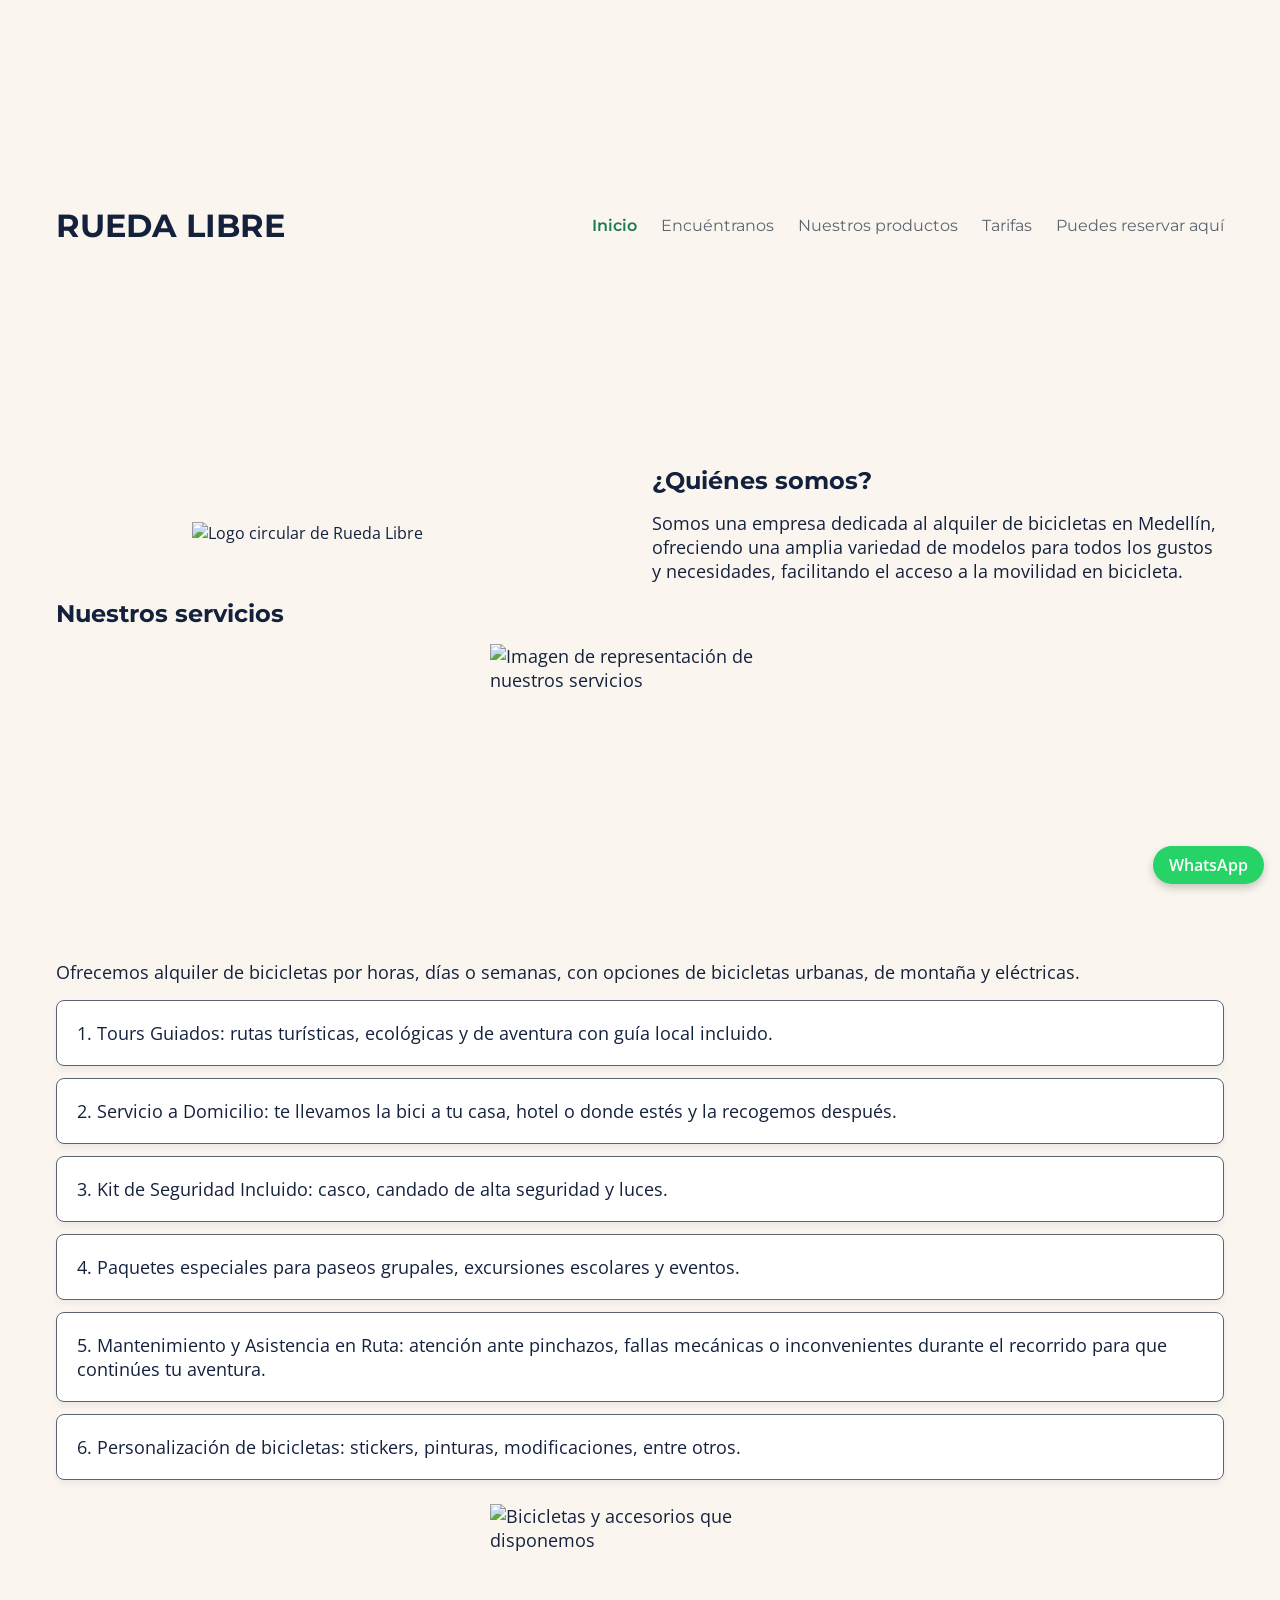
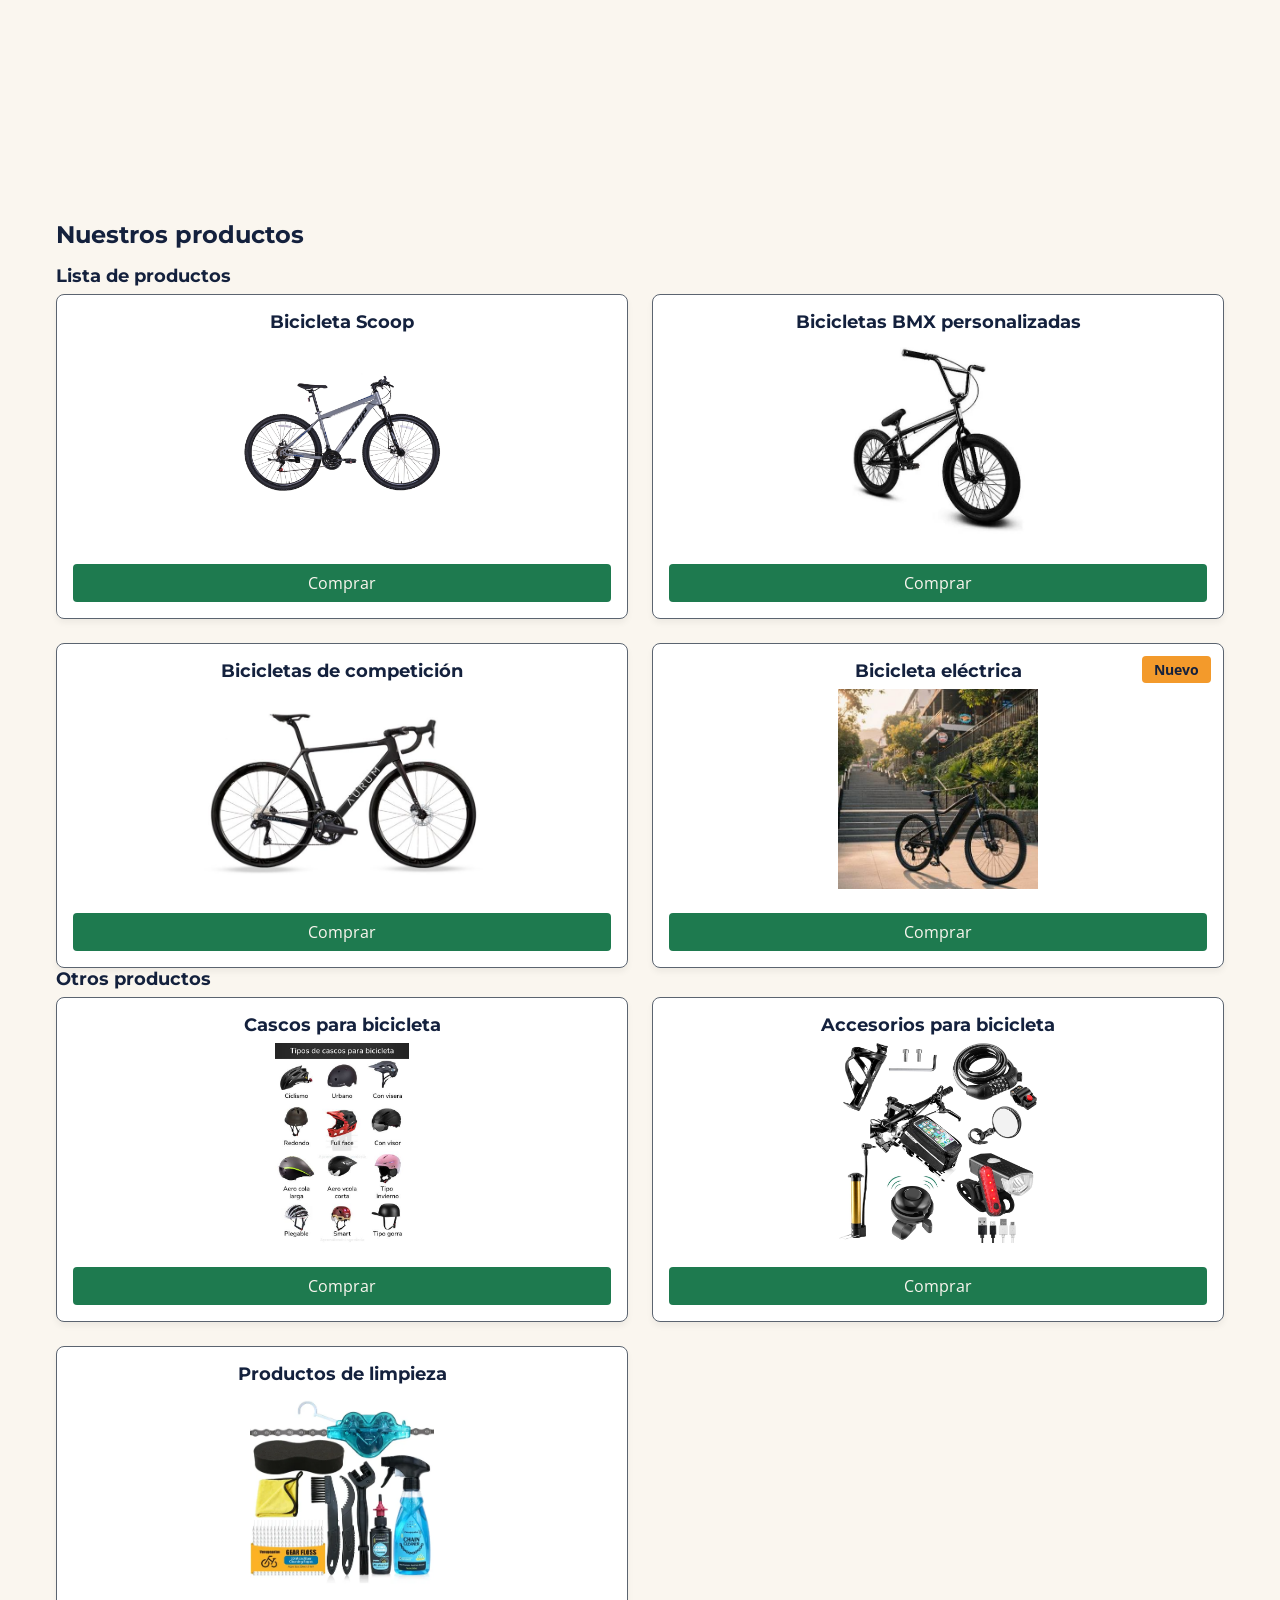
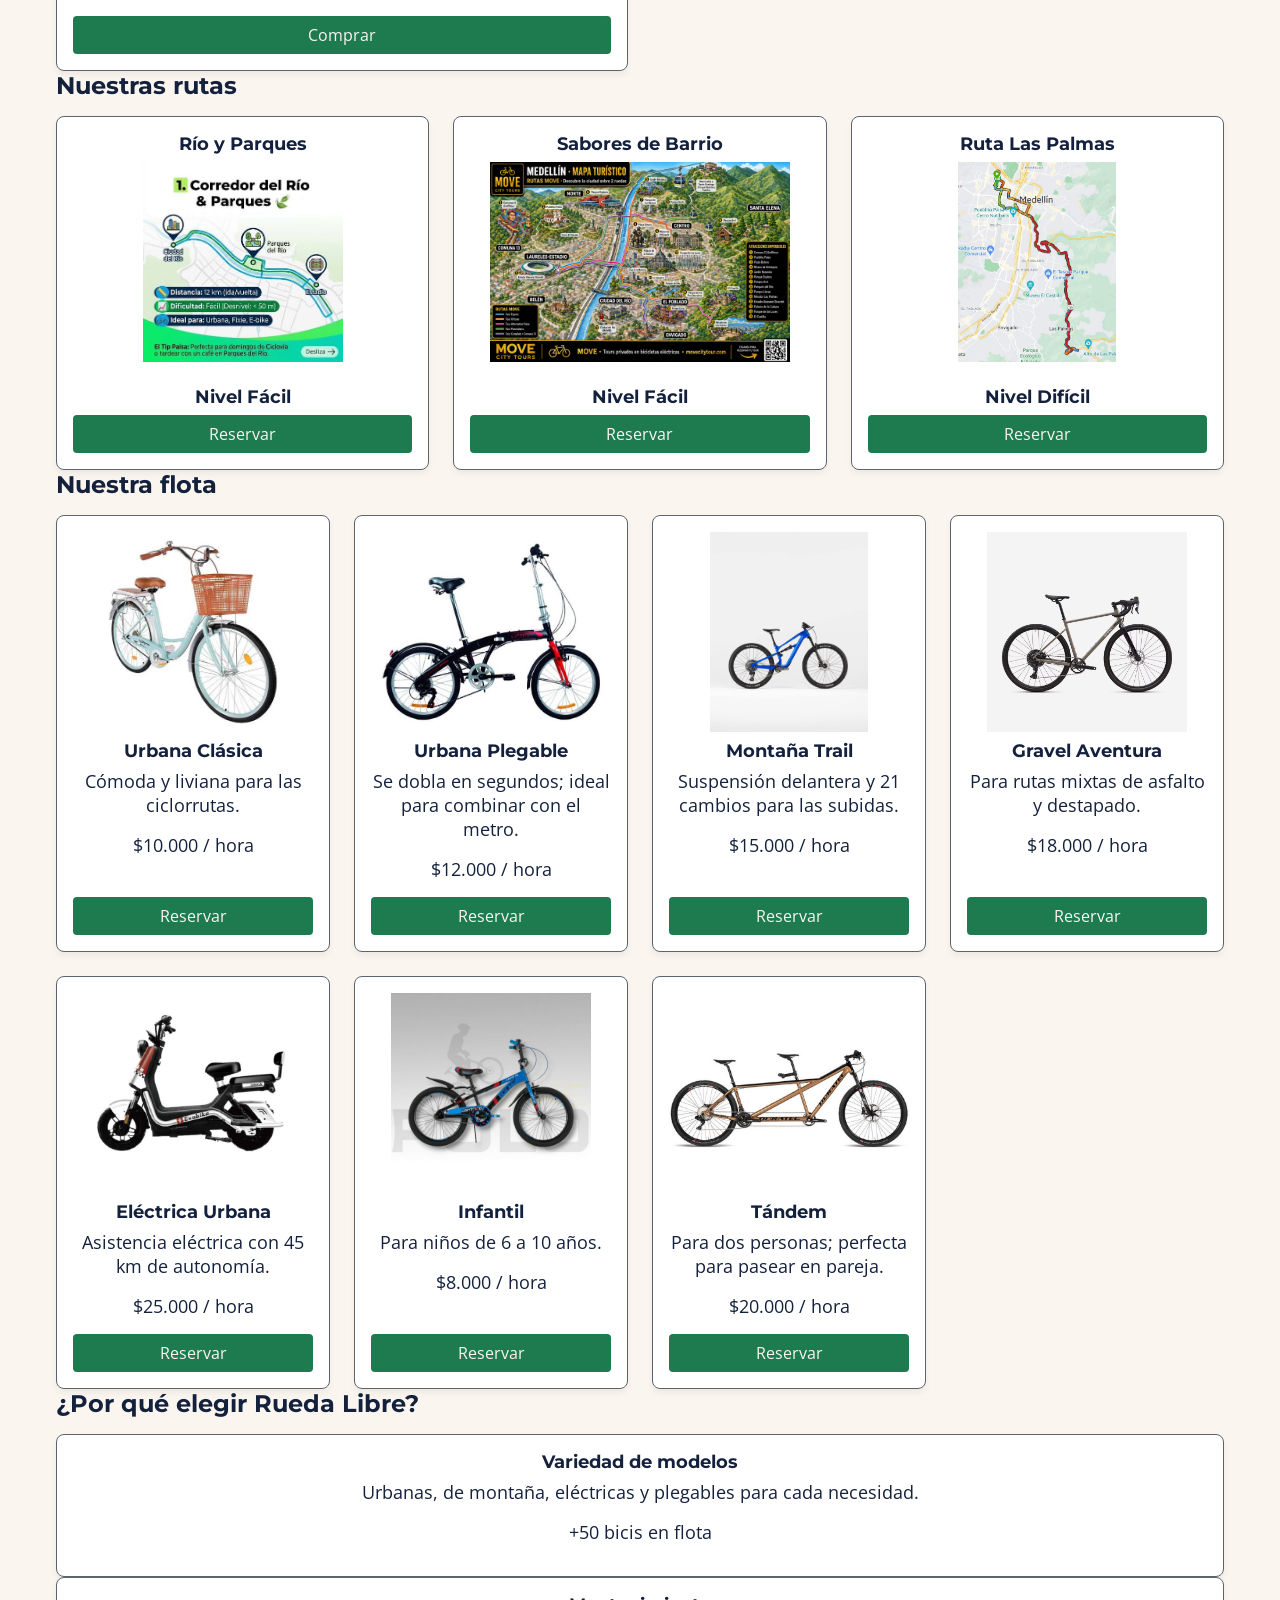
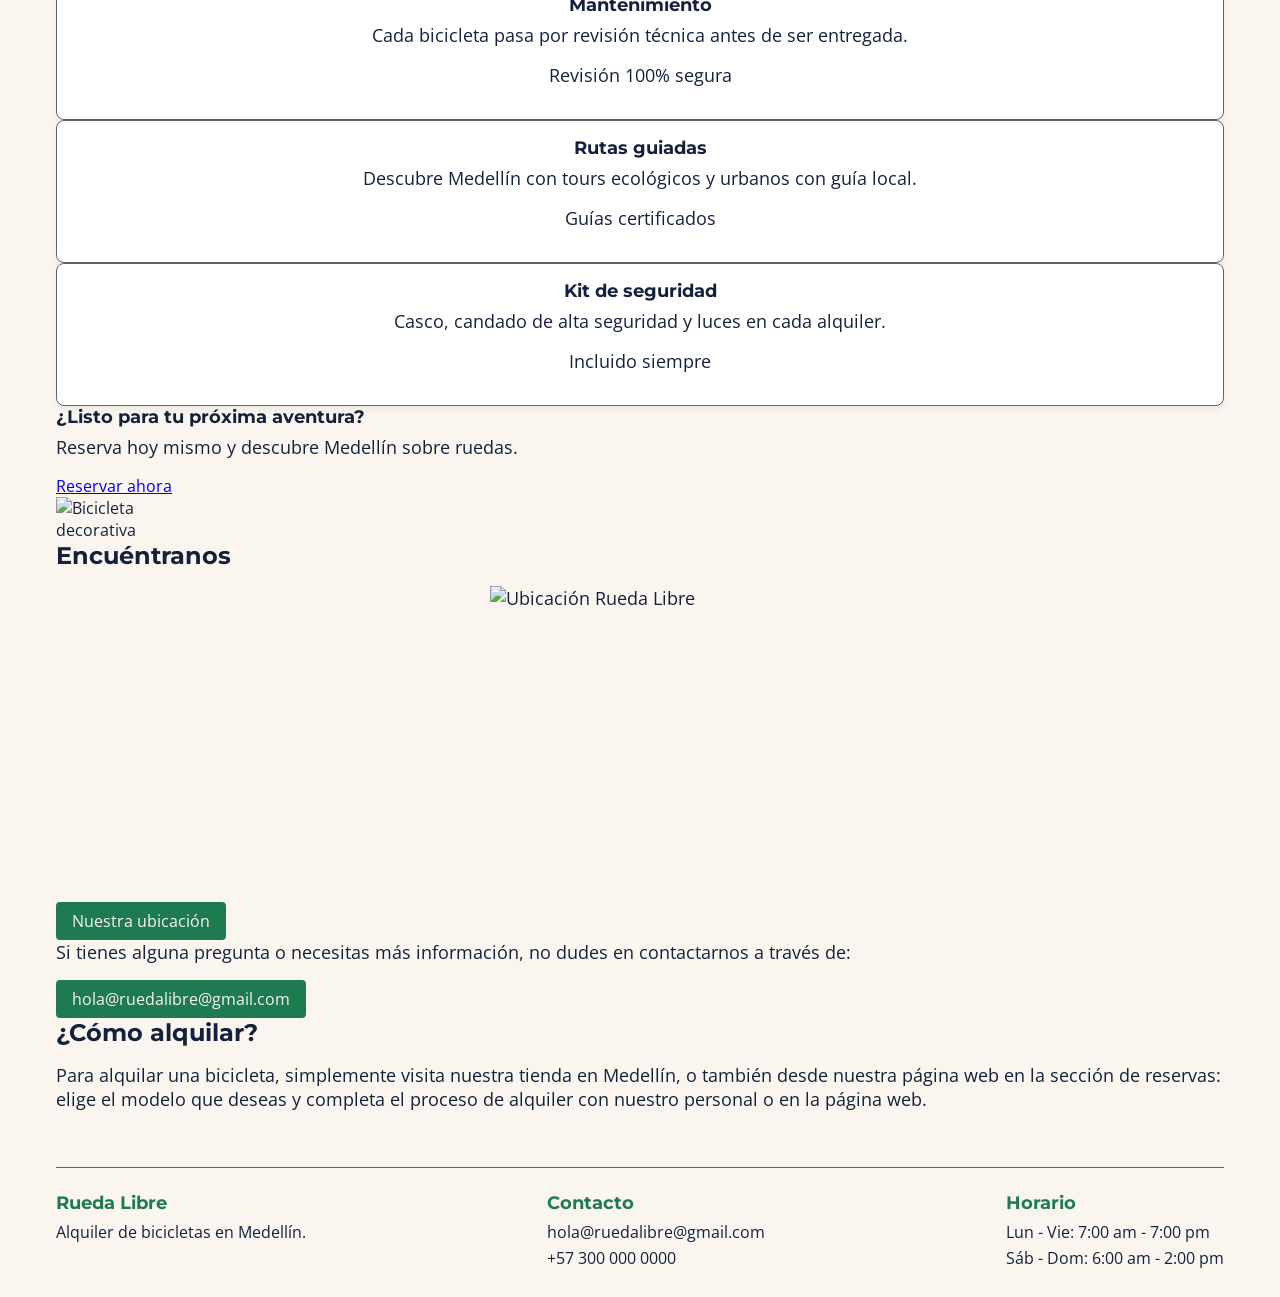
==== index.html @ b9b3d388 "sin una linea de css utilidades" ====
<!DOCTYPE html>
<html lang="es">
<head>
  <meta charset="UTF-8">
  <meta name="viewport" content="width=device-width, initial-scale=1.0">
  <meta name="description" content="Rueda Libre - Alquiler de bicicletas en Medellín.">
  <link rel="preconnect" href="https://fonts.googleapis.com">
  <link rel="preconnect" href="https://fonts.gstatic.com" crossorigin>
  <link href="https://fonts.googleapis.com/css2?family=Montserrat:wght@400;600;700&family=Open+Sans:wght@300;400;600&display=swap" rel="stylesheet">
  <link rel="stylesheet" href="css/style.css">
  <title>Rueda Libre | Alquiler de bicicletas en Medellín</title>
</head>
<body>

  <header id="header" class="inicio_1 site-header">
    <h1>RUEDA LIBRE</h1>
    <div>
      <nav id="menu">
        <a href="index.html" class="activo">Inicio</a>
        <a href="#encuentranos">Encuéntranos</a>
        <a href="#productos">Nuestros productos</a>
        <a href="paginas/tarifas.html">Tarifas</a>
        <a href="paginas/reservas.html">Puedes reservar aquí</a>
      </nav>
    </div>
  </header>

  <main>
   
    <section class="hero-grid seccion">
      <div class="hero-imagen">
        <img src="img/LogotipocircularRuedaLibre.png" alt="Logo circular de Rueda Libre" class="img-centrada">
      </div>
      <div class="hero-texto">
        <h2>¿Quiénes somos?</h2>
        <p>
          Somos una empresa dedicada al alquiler de bicicletas en Medellín, ofreciendo una amplia
          variedad de modelos para todos los gustos y necesidades, facilitando el acceso a la
          movilidad en bicicleta.
        </p>
      </div>
    </section>

    <section class="seccion">
      <h2>Nuestros servicios</h2>
      <p><img src="img/servicios.png" alt="Imagen de representación de nuestros servicios" class="img-centrada" width="400" height="400"></p>
      <p>
        Ofrecemos alquiler de bicicletas por horas, días o semanas, con opciones de bicicletas
        urbanas, de montaña y eléctricas.
      </p>

      <article class="servicios">
        <ol>
          <li>Tours Guiados: rutas turísticas, ecológicas y de aventura con guía local incluido.</li>
          <li>Servicio a Domicilio: te llevamos la bici a tu casa, hotel o donde estés y la recogemos después.</li>
          <li>Kit de Seguridad Incluido: casco, candado de alta seguridad y luces.</li>
          <li>Paquetes especiales para paseos grupales, excursiones escolares y eventos.</li>
          <li>Mantenimiento y Asistencia en Ruta: atención ante pinchazos, fallas mecánicas o inconvenientes durante el recorrido para que continúes tu aventura.</li>
          <li>Personalización de bicicletas: stickers, pinturas, modificaciones, entre otros.</li>
        </ol>
      </article>

      <aside>
        <p><img src="img/bicicleta.png" alt="Bicicletas y accesorios que disponemos" class="img-centrada" width="400" height="400"></p>
      </aside>
    </section>

    <section id="productos" class="seccion">
      <h2>Nuestros productos</h2>
      <h3>Lista de productos</h3>
  
      <div class="productos-grid">
        <article class="card">
          <h3>Bicicleta Scoop</h3>
          <p><img src="img/bicicleta-scoop.png" alt="Bicicleta Scoop" width="300" height="300"></p>
          <a href="paginas/reservas.html" class="btn-reserva">Comprar</a>
        </article>

        <article class="card">
          <h3>Bicicletas BMX personalizadas</h3>
          <p><img src="img/bmx.png" alt="Bicicletas BMX" width="300" height="300"></p>
          <a href="paginas/reservas.html" class="btn-reserva">Comprar</a>
        </article>

        <article class="card">
          <h3>Bicicletas de competición</h3>
          <p><img src="img/bicicletas-competicion.png" alt="Bicicletas de competición" width="300" height="300"></p>
          <a href="paginas/reservas.html" class="btn-reserva">Comprar</a>
        </article>

        <article class="card">
          <div class="nuevo">Nuevo</div> 
          <h3>Bicicleta eléctrica</h3>
          <p><img src="img/bicicletaelectrica.png" alt="Bicicleta eléctrica" width="300" height="300"></p>
          <a href="paginas/reservas.html" class="btn-reserva">Comprar</a>
        </article>
      </div>
    </section>

    <section class="seccion">
      <h3>Otros productos</h3>
      <div class="productos-grid">
        <article class="card">
          <h3>Cascos para bicicleta</h3>
          <p><img src="img/cascos-bicicleta.png" alt="Cascos para bicicleta" width="300" height="300"></p>
          <a href="paginas/reservas.html" class="btn-reserva">Comprar</a>
        </article>

        <article class="card">
          <h3>Accesorios para bicicleta</h3>
          <p><img src="img/accesorios-bicicleta.png" alt="Accesorios para bicicleta" width="300" height="300"></p>
          <a href="paginas/reservas.html" class="btn-reserva">Comprar</a>
        </article>

        <article class="card">
          <h3>Productos de limpieza</h3>
          <p><img src="img/kit-limpieza-bicicleta.png" alt="Productos de limpieza para bicicleta" width="300" height="300"></p>
          <a href="paginas/reservas.html" class="btn-reserva">Comprar</a>
        </article>
      </div>
    </section>

    <section id="rutas" class="seccion">
      <h2>Nuestras rutas</h2>
      <div class="rutas-grid">
        <article class="card">
          <h3>Río y Parques</h3>
          <p><img src="img/rutarioyparques.png" alt="Ruta río y parques" width="500" height="500"></p>
          <h3>Nivel Fácil</h3>
          <a href="paginas/reservas.html" class="btn-reserva">Reservar</a>
        </article>

        <article class="card">
          <h3>Sabores de Barrio</h3>
          <p><img src="img/rutabarrios.png" alt="Rutas urbanas" width="300" height="300"></p>
          <h3>Nivel Fácil</h3>
          <a href="paginas/reservas.html" class="btn-reserva">Reservar</a>
        </article>

        <article class="card">
          <h3>Ruta Las Palmas</h3>
          <p><img src="img/laspalmas.png" alt="Ruta Las Palmas" width="300" height="300"></p>
          <h3>Nivel Difícil</h3>
          <a href="paginas/reservas.html" class="btn-reserva">Reservar</a>
        </article>
      </div>
    </section>

    <section id="flota" class="seccion">
      <h2>Nuestra flota</h2>
      <div class="flota-grid">        
        <article class="card-flota">
          <img src="img/bicicletaurbanaclasica.png" alt="Urbana Clásica">
          <h3>Urbana Clásica</h3>
          <p>Cómoda y liviana para las ciclorrutas.</p>
          <p class="precio">$10.000 / hora</p>
          <a href="paginas/reservas.html" class="btn-reserva">Reservar</a>
        </article>

        <article class="card-flota">
          <img src="img/urbanaplegable.png" alt="Urbana Plegable">
          <h3>Urbana Plegable</h3>
          <p>Se dobla en segundos; ideal para combinar con el metro.</p>
          <p class="precio">$12.000 / hora</p>
          <a href="paginas/reservas.html" class="btn-reserva">Reservar</a>
        </article>

        <article class="card-flota">
          <img src="img/bicitrail.png" alt="Montaña Trail">
          <h3>Montaña Trail</h3>
          <p>Suspensión delantera y 21 cambios para las subidas.</p>
          <p class="precio">$15.000 / hora</p>
          <a href="paginas/reservas.html" class="btn-reserva">Reservar</a>
        </article>

        <article class="card-flota">
          <img src="img/gravil plantar.avif" alt="Gravel Aventura">
          <h3>Gravel Aventura</h3>
          <p>Para rutas mixtas de asfalto y destapado.</p>
          <p class="precio">$18.000 / hora</p>
          <a href="paginas/reservas.html" class="btn-reserva">Reservar</a>
        </article>

        <article class="card-flota">
          <img src="img/electricaurbana.png" alt="Eléctrica Urbana">
          <h3>Eléctrica Urbana</h3>
          <p>Asistencia eléctrica con 45 km de autonomía.</p>
          <p class="precio">$25.000 / hora</p>
          <a href="paginas/reservas.html" class="btn-reserva">Reservar</a>
        </article>

        <article class="card-flota">
          <img src="img/infatil.png" alt="Bicicleta Infantil">
          <h3>Infantil</h3>
          <p>Para niños de 6 a 10 años.</p>
          <p class="precio">$8.000 / hora</p>
          <a href="paginas/reservas.html" class="btn-reserva">Reservar</a>
        </article>

         <article class="card-flota">
          <img src="img/tadem.png" alt="Bicicleta Tándem">
          <h3>Tándem</h3>
          <p>Para dos personas; perfecta para pasear en pareja.</p>
          <p class="precio">$20.000 / hora</p>
          <a href="paginas/reservas.html" class="btn-reserva">Reservar</a>
        </article>
      </div>
    </section>

 
    <section class="py-5">
    
      <h2 class="text-center fw-bold mb-5">¿Por qué elegir Rueda Libre?</h2>
      <div class="row row-cols-1 row-cols-md-2 row-cols-lg-4 g-4">
        
        <article class="col">
          <div class="card h-100 border-0 shadow-sm p-4 text-center bg-white">
            
            <h3 class="fs-4 fw-bold text-success mb-3">Variedad de modelos</h3>
            
            <p class="text-secondary mb-4">Urbanas, de montaña, eléctricas y plegables para cada necesidad.</p>
            
            <p class="fs-5 fw-bold text-warning mb-0">+50 bicis en flota</p>
          </div>
        </article>

       
        <article class="col">
          <div class="card h-100 border-0 shadow-sm p-4 text-center bg-white">
            <h3 class="fs-4 fw-bold text-success mb-3">Mantenimiento</h3>
            <p class="text-secondary mb-4">Cada bicicleta pasa por revisión técnica antes de ser entregada.</p>
            <p class="fs-5 fw-bold text-warning mb-0">Revisión 100% segura</p>
          </div>
        </article>

       
        <article class="col">
          <div class="card h-100 border-0 shadow-sm p-4 text-center bg-white">
            <h3 class="fs-4 fw-bold text-success mb-3">Rutas guiadas</h3>
            <p class="text-secondary mb-4">Descubre Medellín con tours ecológicos y urbanos con guía local.</p>
            <p class="fs-5 fw-bold text-warning mb-0">Guías certificados</p>
          </div>
        </article>

       
        <article class="col">
          <div class="card h-100 border-0 shadow-sm p-4 text-center bg-white">
            <h3 class="fs-4 fw-bold text-success mb-3">Kit de seguridad</h3>
            <p class="text-secondary mb-4">Casco, candado de alta seguridad y luces en cada alquiler.</p>
            <p class="fs-5 fw-bold text-warning mb-0">Incluido siempre</p>
          </div>
        </article>

      </div>
    </section>

    <section class="bg-dark text-white rounded-3 p-4 p-md-5 my-5">
      
      <div class="d-flex flex-column flex-md-row align-items-center justify-content-md-between gap-4">
        
        <div class="text-center text-md-start">
          <h3 class="fs-3 fw-bold mb-2">¿Listo para tu próxima aventura?</h3>
          <p class="text-white-50 mb-0">Reserva hoy mismo y descubre Medellín sobre ruedas.</p>
        </div>

        
        <a href="paginas/reservas.html" class="d-inline-block text-warning fw-bold text-decoration-none fs-5 px-4 py-3 border border-warning rounded-pill">Reservar ahora</a>
        <img src="img/bicicleta.png" alt="Bicicleta decorativa" class="d-none d-md-block img-fluid" width="100">
        
      </div>
    </section>


    <section id="encuentranos" class="seccion">
      <h2>Encuéntranos</h2>
      <p><img src="img/encuentranos.png" alt="Ubicación Rueda Libre" class="img-centrada" width="500" height="500"></p>
      <a href="https://maps.app.goo.gl/BHJzuPRC39nPDxpc8" target="_blank" rel="noopener noreferrer" class="btn-reserva">Nuestra ubicación</a>
    </section>

    <section class="seccion">
      <p>Si tienes alguna pregunta o necesitas más información, no dudes en contactarnos a través de:</p>
      <a href="mailto:hola@ruedalibre@gmail.com" class="btn-reserva">hola@ruedalibre@gmail.com</a>
    </section>

    <section class="seccion">
      <h2>¿Cómo alquilar?</h2>
      <p>
        Para alquilar una bicicleta, simplemente visita nuestra tienda en Medellín, o también
        desde nuestra página web en la sección de reservas: elige el modelo que deseas y completa
        el proceso de alquiler con nuestro personal o en la página web.
      </p>
    </section>
  </main>

  <footer>
    <div class="footer-bloque">
      <h3>Rueda Libre</h3>
      <p>Alquiler de bicicletas en Medellín.</p>
    </div>

    <div class="footer-bloque">
      <h3>Contacto</h3>
      <p>hola@ruedalibre@gmail.com</p>
      <p>+57 300 000 0000</p>
    </div>

    <div class="footer-bloque">
      <h3>Horario</h3>
      <p>Lun - Vie: 7:00 am - 7:00 pm</p>
      <p>Sáb - Dom: 6:00 am - 2:00 pm</p>
    </div>

    <a href="https://wa.me/573000000000" target="_blank" rel="noopener noreferrer" class="whatsapp-BOTON" aria-label="Chatear por WhatsApp">WhatsApp</a>
  </footer>
</body>
</html>
---- css/style.css ----
*, *::before, *::after {
    box-sizing: border-box;
    margin: 0;
    padding: 0;
}

:root {
    --color-verde-ruta: #1e7a4f;
    --color-naranja-pedal: #F39A2B;
    --color-azul-noche: #14213D;
    --color-crema: #FAF6EF;
    --color-gris-asfalto: #5B6470;
    --color-negro: #050505;

    --font-titulos: 'Montserrat', Arial, sans-serif;
    --font-textos: 'Open Sans', Arial, sans-serif;

    --espaciado-s: 0.5rem;
    --espaciado-m: 1rem;
    --espaciado-l: 1.5rem;
    

    /*esto es para se usen los colores del root pero pal boostrap*/

    --bs-success: var(--color-verde-ruta);
    --bs-warning: var(--color-naranja-pedal);
    --bs-dark: var(--color-azul-noche);
    --bs-secondary: var(var(--color-gris-asfalto));
    --bs-light: var(var(--color-crema))
}

/* Cuerpo  del Mobile First */
body {
    background-color: var(--color-crema);
    color: var(--color-azul-noche);
    font-family: var(--font-textos);
    max-width: 75rem;
    margin: 0 auto;
    padding: 0 1rem;
    overflow-x: hidden; 
}
body h2 { font-size: 1.50rem; font-family: var(--font-titulos); margin-bottom: 1rem; }
body h3 { font-size: 1.10rem; font-family: var(--font-titulos); margin-bottom: 0.5rem; }
body p  { font-family: var(--font-textos); font-size: 1.1rem; margin-bottom: 1rem; }

main {
    max-width: 100rem;
    margin: 0 auto;
    padding: var(--espaciado-m) 0;
}

img {
    max-width: 100%;
    height: auto;
    display: block;
}

.img-centrada {
    display: block;
    margin-left: auto;
    margin-right: auto;
    max-width: 80%; 
}

/* Header en móvil */
.site-header,
header {
    display: flex;
    flex-direction: column;
    align-items: center;
    gap: var(--espaciado-m);
    padding: var(--espaciado-m) 0;
    font-family: var(--font-titulos);
    color: var(--color-azul-noche);
    text-align: center;
}

header.normal { min-height: auto; }
header.inicio_1 { min-height: auto; padding: var(--espaciado-l) 0; }

#menu {
    display: flex;
    flex-direction: column;
    align-items: center;
    gap: var(--espaciado-m);
    margin: 0;
    padding: 0;
}

#menu a {
    color: var(--color-gris-asfalto);
    cursor: pointer;
    text-decoration: none;
    font-weight: 400;
    font-size: 1rem;
    margin: 0;
}
#menu a.activo { color: var(--color-verde-ruta); font-weight: 600; }
#menu a:hover  { text-decoration: underline; color: var(--color-verde-ruta); }


footer {
    display: flex;
    flex-direction: column;
    gap: var(--espaciado-l);
    padding: var(--espaciado-l) 0;
    margin-top: var(--espaciado-l);
    border-top: 1px solid var(--color-gris-asfalto);
    text-align: center;
}

.footer-bloque h3 { color: var(--color-verde-ruta); margin-bottom: var(--espaciado-s); }
.footer-bloque p { font-size: 1rem; margin-bottom: 0.25rem; }


#tabla-bicis, #tabla-rutas, .tabla-horarios {
    width: 100%;
    max-width: 80rem;
    margin: 1rem auto;
    border-collapse: collapse;
    font-size: 0.85rem;
    background-color: #ffffff;
    display: block;
    overflow-x: auto; 
}

th, td {
    border: 1px solid var(--color-negro);
    padding: 0.5rem;
    text-align: left;
    color: var(--color-azul-noche);
    white-space: nowrap;
}
th { background-color: var(--color-verde-ruta); color: #ffffff; font-weight: bold; }
tr:nth-child(even) { background-color: var(--color-crema); }

/* --- BOTONES Y FORMULARIOS --- */
.btn-reserva {
    background-color: var(--color-verde-ruta);
    color: var(--color-crema);
    border: none;
    padding: 0.5rem 1rem;
    text-align: center;
    text-decoration: none;
    display: inline-block;
    font-size: 1rem;
    cursor: pointer;
    transition: background-color 0.3s ease;
    border-radius: 4px;
}
.btn-reserva:hover { background-color: var(--color-naranja-pedal); color: var(--color-crema); }

input:focus, textarea:focus, select:focus {
    outline: none;
    border: 2px solid var(--color-naranja-pedal);
    box-shadow: var(--color-naranja-pedal) 1px 1px 1px;
}

fieldset { margin-bottom: 1.5rem; padding: 1rem; border: 1px solid var(--color-gris-asfalto); border-radius: 0.375rem; width: 100%; }
form label { display: block; margin-bottom: 0.5rem; color: var(--color-azul-noche); font-weight: 600; }
select, input, textarea {
    display: block;
    padding: 0.75rem;
    border-radius: 0.25rem;
    border: 1px solid var(--color-negro);
    background-color: var(--color-crema);
    width: 100%;
}
input[type="checkbox"] { display: inline-block; width: auto; margin-right: 0.5rem; }

/* GRIDS PARA LAS TARGETAS  */
.productos-grid, .rutas-grid, .flota-grid {
    display: grid;
    grid-template-columns: 1fr;
    gap: var(--espaciado-l);
}

.card, .card-flota {
    display: flex;
    flex-direction: column;
    align-items: center;
    text-align: center;
    padding: var(--espaciado-m);
    border: 1px solid var(--color-gris-asfalto);
    border-radius: 8px;
    box-shadow: 0 4px 6px rgba(0,0,0,0.05);
    background-color: #ffffff;
    position: relative;
}

.nuevo {
    position: absolute;
    top: 0.75rem;
    right: 0.75rem;
    background-color: var(--color-naranja-pedal);
    color: var(--color-azul-noche);
    padding: 0.25rem 0.75rem;
    border-radius: 4px;
    font-weight: bold;
    font-size: 0.85rem;
    z-index: 10;
}

.card img, .card-flota img { width: 100%; height: 200px; object-fit: contain; margin-bottom: var(--espaciado-s); }
.card .btn-reserva, .card-flota .btn-reserva { margin-top: auto; width: 100%; }

/* Listas con estilo de tarjeta */
.servicios {
    list-style-position: inside;
    margin-bottom: var(--espaciado-l);
    padding: 0;
}

.servicios li {
    background-color: #ffffff;
    border: 1px solid var(--color-gris-asfalto);
    border-radius: 8px;
    padding: 1rem;
    margin-bottom: 0.75rem;
    box-shadow: 0 4px 6px rgba(0,0,0,0.05);
    font-family: var(--font-textos);
    font-size: 1rem;
}

/* Layout de Reservas y Portada */
.hero-grid, .reservas-layout {
    display: grid;
    grid-template-columns: 1fr;
    gap: var(--espaciado-l);
}

.fila-campos {
    display: flex;
    flex-direction: column;
    gap: 0;
}

/* WhatsApp */
.whatsapp-BOTON {
    position: fixed;
    bottom: 1rem;
    right: 1rem;
    background-color: #25D366;
    color: #ffffff;
    padding: 0.5rem 1rem;
    border-radius: 2rem;
    text-decoration: none;
    font-weight: 600;
    box-shadow: 0 0.25rem 0.5rem rgba(0, 0, 0, 0.2);
    z-index: 1000;
}

/* MEDIA QUERIES (Tablet: 768px) */
@media (min-width: 768px) {
    .img-centrada { max-width: 300px; }

    .site-header, header {
        flex-direction: row;
        justify-content: space-between;
        text-align: left;
    }
    
    #menu {
        flex-direction: row; 
        gap: var(--espaciado-l); 
    }

    footer {
        flex-direction: row;
        justify-content: space-between;
        align-items: flex-start;
        text-align: left;
    }

    .productos-grid, .rutas-grid { grid-template-columns: repeat(2, 1fr); }
    .flota-grid { grid-template-columns: repeat(2, 1fr); }

    .hero-grid { grid-template-columns: 1fr 1fr; align-items: center; }
    .reservas-layout { grid-template-columns: 2fr 1fr; align-items: start; }
    
    .fila-campos { flex-direction: row; gap: var(--espaciado-m); }
    .fila-campos p { flex: 1; }

    #tabla-bicis, #tabla-rutas, .tabla-horarios { font-size: 1rem; display: table; }
    th, td { padding: 1rem; white-space: normal; }
    
    .servicios li { font-size: 1.1rem; padding: 1.25rem; }
}

/* MEDIA QUERIES (Escritorio: 1200px)*/
@media (min-width: 1200px) {
    .rutas-grid { grid-template-columns: repeat(3, 1fr); } 
    .flota-grid { grid-template-columns: repeat(4, 1fr); } 
    header.inicio_1 { min-height: 50vh; display: flex; align-items: center; }
}
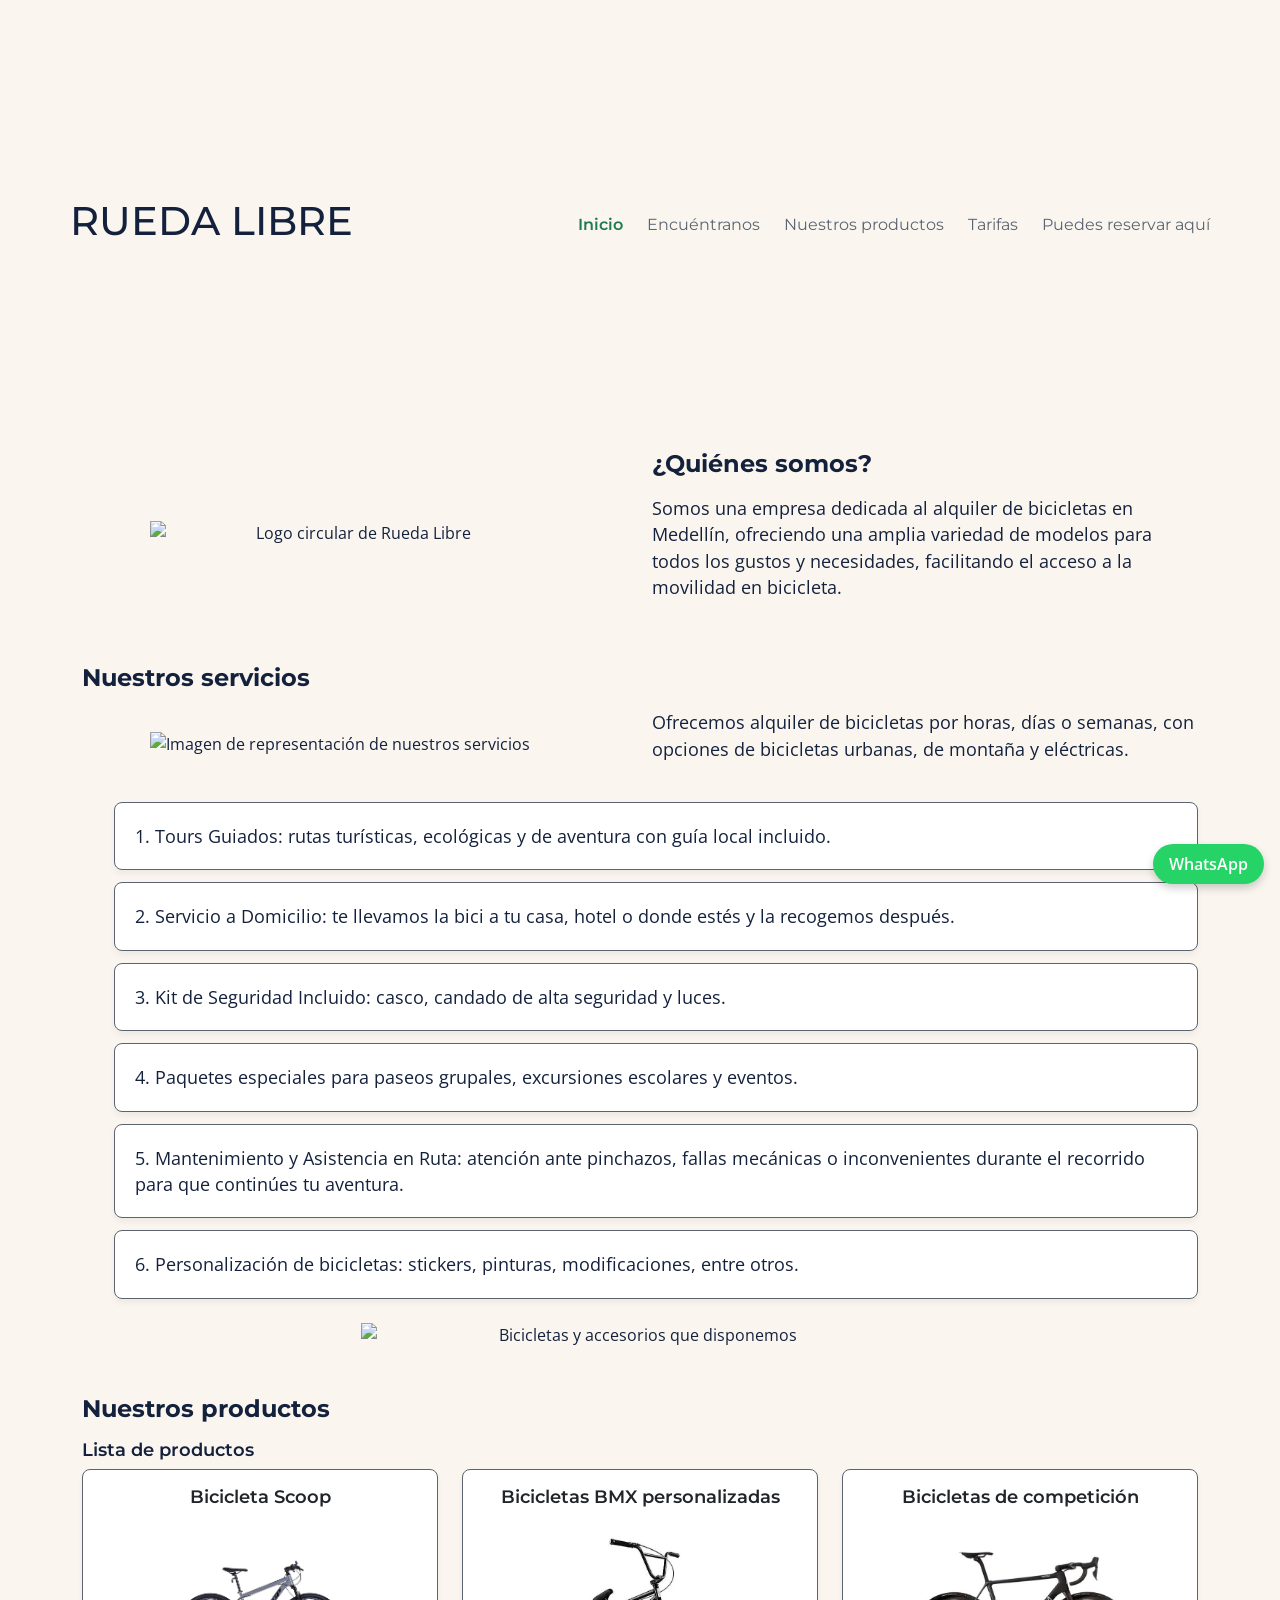
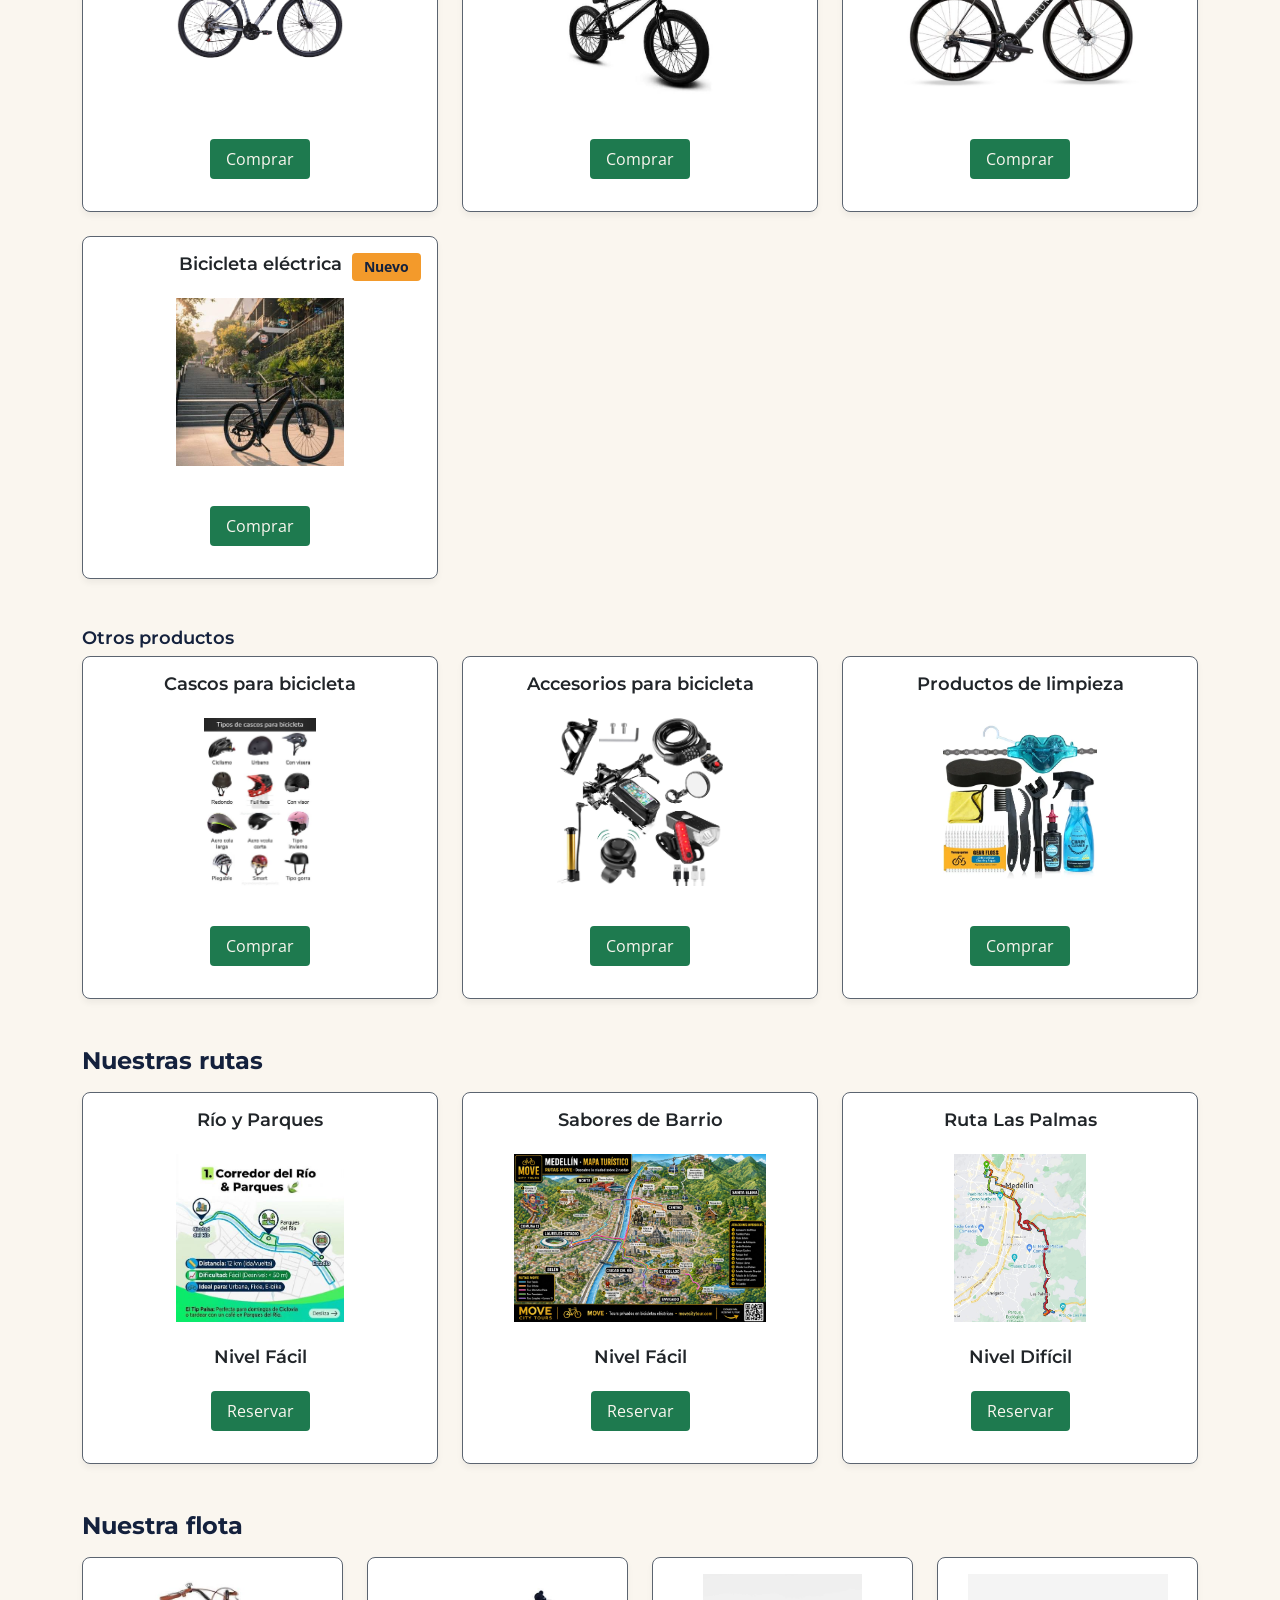
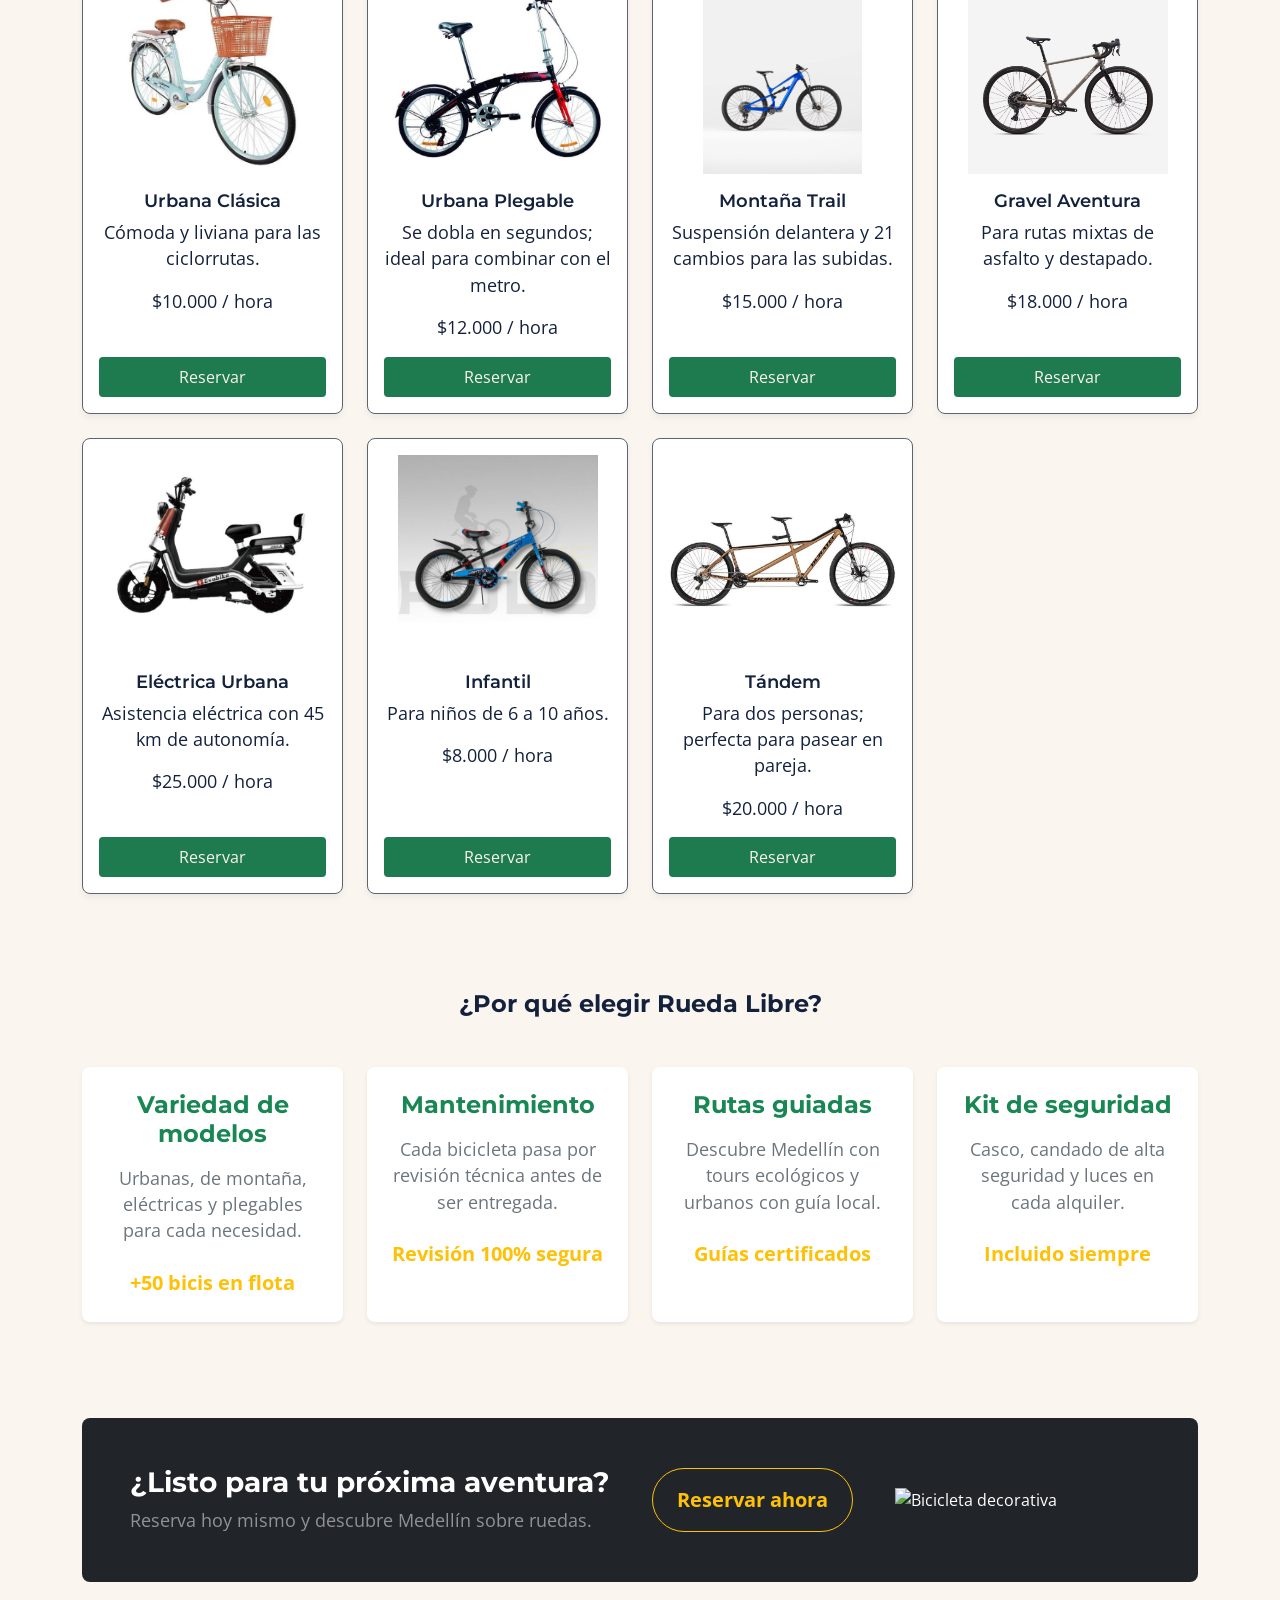
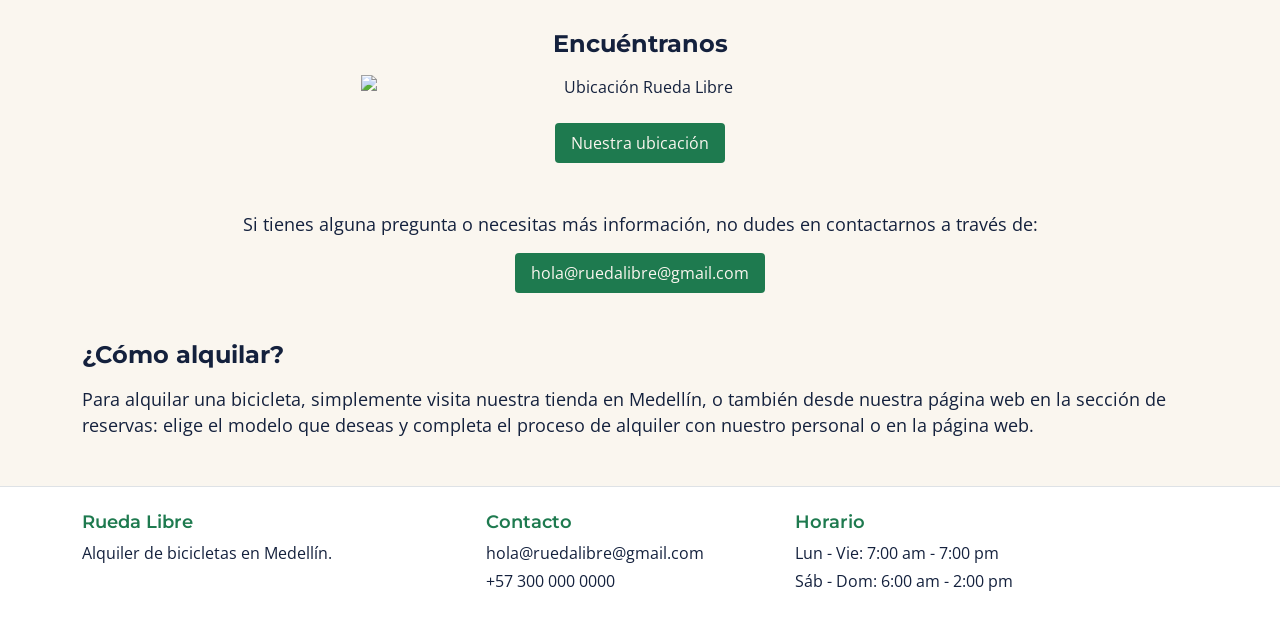
==== commit fb37535a: "reto 7 migrar a boostrap" ====
--- a/index.html
+++ b/index.html
@@ -7,31 +7,33 @@
   <link rel="preconnect" href="https://fonts.googleapis.com">
   <link rel="preconnect" href="https://fonts.gstatic.com" crossorigin>
   <link href="https://fonts.googleapis.com/css2?family=Montserrat:wght@400;600;700&family=Open+Sans:wght@300;400;600&display=swap" rel="stylesheet">
+
+  <link href="https://cdn.jsdelivr.net/npm/bootstrap@5.3.3/dist/css/bootstrap.min.css" rel="stylesheet">
+  
+ 
   <link rel="stylesheet" href="css/style.css">
   <title>Rueda Libre | Alquiler de bicicletas en Medellín</title>
 </head>
 <body>
 
-  <header id="header" class="inicio_1 site-header">
+  <header id="header" class="inicio_1 site-header container">
     <h1>RUEDA LIBRE</h1>
-    <div>
-      <nav id="menu">
-        <a href="index.html" class="activo">Inicio</a>
-        <a href="#encuentranos">Encuéntranos</a>
-        <a href="#productos">Nuestros productos</a>
-        <a href="paginas/tarifas.html">Tarifas</a>
-        <a href="paginas/reservas.html">Puedes reservar aquí</a>
-      </nav>
-    </div>
+    <nav id="menu" aria-label="Navegación principal">
+      <a href="index.html" class="activo">Inicio</a>
+      <a href="#encuentranos">Encuéntranos</a>
+      <a href="#productos">Nuestros productos</a>
+      <a href="paginas/tarifas.html">Tarifas</a>
+      <a href="paginas/reservas.html">Puedes reservar aquí</a>
+    </nav>
   </header>
 
-  <main>
-   
-    <section class="hero-grid seccion">
-      <div class="hero-imagen">
-        <img src="img/LogotipocircularRuedaLibre.png" alt="Logo circular de Rueda Libre" class="img-centrada">
-      </div>
-      <div class="hero-texto">
+  <main class="container">
+
+    <section class="row align-items-center mb-5 seccion">
+      <div class="col-12 col-md-6 text-center mb-4 mb-md-0">
+        <img src="img/LogotipocircularRuedaLibre.png" alt="Logo circular de Rueda Libre" class="img-fluid mx-auto d-block w-75">
+      </div>
+      <div class="col-12 col-md-6">
         <h2>¿Quiénes somos?</h2>
         <p>
           Somos una empresa dedicada al alquiler de bicicletas en Medellín, ofreciendo una amplia
@@ -41,13 +43,19 @@
       </div>
     </section>
 
-    <section class="seccion">
+    <section class="seccion mb-5">
       <h2>Nuestros servicios</h2>
-      <p><img src="img/servicios.png" alt="Imagen de representación de nuestros servicios" class="img-centrada" width="400" height="400"></p>
-      <p>
-        Ofrecemos alquiler de bicicletas por horas, días o semanas, con opciones de bicicletas
-        urbanas, de montaña y eléctricas.
-      </p>
+      <div class="row align-items-center mb-4">
+        <div class="col-12 col-md-6 mb-3 mb-md-0">
+          <img src="img/servicios.png" alt="Imagen de representación de nuestros servicios" class="img-fluid mx-auto d-block w-75">
+        </div>
+        <div class="col-12 col-md-6">
+          <p>
+            Ofrecemos alquiler de bicicletas por horas, días o semanas, con opciones de bicicletas
+            urbanas, de montaña y eléctricas.
+          </p>
+        </div>
+      </div>
 
       <article class="servicios">
         <ol>
@@ -60,229 +68,268 @@
         </ol>
       </article>
 
-      <aside>
-        <p><img src="img/bicicleta.png" alt="Bicicletas y accesorios que disponemos" class="img-centrada" width="400" height="400"></p>
+      <aside class="text-center mt-4">
+        <img src="img/bicicleta.png" alt="Bicicletas y accesorios que disponemos" class="img-fluid mx-auto d-block w-50">
       </aside>
     </section>
 
-    <section id="productos" class="seccion">
+    <section id="productos" class="seccion mb-5">
       <h2>Nuestros productos</h2>
       <h3>Lista de productos</h3>
   
-      <div class="productos-grid">
-        <article class="card">
-          <h3>Bicicleta Scoop</h3>
-          <p><img src="img/bicicleta-scoop.png" alt="Bicicleta Scoop" width="300" height="300"></p>
-          <a href="paginas/reservas.html" class="btn-reserva">Comprar</a>
-        </article>
-
-        <article class="card">
-          <h3>Bicicletas BMX personalizadas</h3>
-          <p><img src="img/bmx.png" alt="Bicicletas BMX" width="300" height="300"></p>
-          <a href="paginas/reservas.html" class="btn-reserva">Comprar</a>
-        </article>
-
-        <article class="card">
-          <h3>Bicicletas de competición</h3>
-          <p><img src="img/bicicletas-competicion.png" alt="Bicicletas de competición" width="300" height="300"></p>
-          <a href="paginas/reservas.html" class="btn-reserva">Comprar</a>
-        </article>
-
-        <article class="card">
-          <div class="nuevo">Nuevo</div> 
-          <h3>Bicicleta eléctrica</h3>
-          <p><img src="img/bicicletaelectrica.png" alt="Bicicleta eléctrica" width="300" height="300"></p>
-          <a href="paginas/reservas.html" class="btn-reserva">Comprar</a>
-        </article>
-      </div>
-    </section>
-
-    <section class="seccion">
+
+      <div class="row row-cols-1 row-cols-md-2 row-cols-lg-3 g-4">
+        <div class="col">
+          <article class="card h-100 text-center p-3">
+            <h3>Bicicleta Scoop</h3>
+            <img src="img/bicicleta-scoop.png" alt="Bicicleta Scoop" class="img-fluid card-img-top p-3">
+            <div class="card-body d-flex flex-column justify-content-end">
+              <a href="paginas/reservas.html" class="btn-reserva w-100 mt-auto">Comprar</a>
+            </div>
+          </article>
+        </div>
+
+        <div class="col">
+          <article class="card h-100 text-center p-3">
+            <h3>Bicicletas BMX personalizadas</h3>
+            <img src="img/bmx.png" alt="Bicicletas BMX" class="img-fluid card-img-top p-3">
+            <div class="card-body d-flex flex-column justify-content-end">
+              <a href="paginas/reservas.html" class="btn-reserva w-100 mt-auto">Comprar</a>
+            </div>
+          </article>
+        </div>
+
+        <div class="col">
+          <article class="card h-100 text-center p-3">
+            <h3>Bicicletas de competición</h3>
+            <img src="img/bicicletas-competicion.png" alt="Bicicletas de competición" class="img-fluid card-img-top p-3">
+            <div class="card-body d-flex flex-column justify-content-end">
+              <a href="paginas/reservas.html" class="btn-reserva w-100 mt-auto">Comprar</a>
+            </div>
+          </article>
+        </div>
+
+        <div class="col">
+          <article class="card h-100 text-center p-3 position-relative">
+            <p class="nuevo position-absolute top-0 end-0 m-3">Nuevo</p> 
+            <h3>Bicicleta eléctrica</h3>
+            <img src="img/bicicletaelectrica.png" alt="Bicicleta eléctrica" class="img-fluid card-img-top p-3">
+            <div class="card-body d-flex flex-column justify-content-end">
+              <a href="paginas/reservas.html" class="btn-reserva w-100 mt-auto">Comprar</a>
+            </div>
+          </article>
+        </div>
+      </div>
+    </section>
+
+    <section class="seccion mb-5">
       <h3>Otros productos</h3>
-      <div class="productos-grid">
-        <article class="card">
-          <h3>Cascos para bicicleta</h3>
-          <p><img src="img/cascos-bicicleta.png" alt="Cascos para bicicleta" width="300" height="300"></p>
-          <a href="paginas/reservas.html" class="btn-reserva">Comprar</a>
-        </article>
-
-        <article class="card">
-          <h3>Accesorios para bicicleta</h3>
-          <p><img src="img/accesorios-bicicleta.png" alt="Accesorios para bicicleta" width="300" height="300"></p>
-          <a href="paginas/reservas.html" class="btn-reserva">Comprar</a>
-        </article>
-
-        <article class="card">
-          <h3>Productos de limpieza</h3>
-          <p><img src="img/kit-limpieza-bicicleta.png" alt="Productos de limpieza para bicicleta" width="300" height="300"></p>
-          <a href="paginas/reservas.html" class="btn-reserva">Comprar</a>
-        </article>
-      </div>
-    </section>
-
-    <section id="rutas" class="seccion">
+      <div class="row row-cols-1 row-cols-md-2 row-cols-lg-3 g-4">
+        <div class="col">
+          <article class="card h-100 text-center p-3">
+            <h3>Cascos para bicicleta</h3>
+            <img src="img/cascos-bicicleta.png" alt="Cascos para bicicleta" class="img-fluid card-img-top p-3">
+            <div class="card-body d-flex flex-column justify-content-end">
+              <a href="paginas/reservas.html" class="btn-reserva w-100 mt-auto">Comprar</a>
+            </div>
+          </article>
+        </div>
+
+        <div class="col">
+          <article class="card h-100 text-center p-3">
+            <h3>Accesorios para bicicleta</h3>
+            <img src="img/accesorios-bicicleta.png" alt="Accesorios para bicicleta" class="img-fluid card-img-top p-3">
+            <div class="card-body d-flex flex-column justify-content-end">
+              <a href="paginas/reservas.html" class="btn-reserva w-100 mt-auto">Comprar</a>
+            </div>
+          </article>
+        </div>
+
+        <div class="col">
+          <article class="card h-100 text-center p-3">
+            <h3>Productos de limpieza</h3>
+            <img src="img/kit-limpieza-bicicleta.png" alt="Productos de limpieza para bicicleta" class="img-fluid card-img-top p-3">
+            <div class="card-body d-flex flex-column justify-content-end">
+              <a href="paginas/reservas.html" class="btn-reserva w-100 mt-auto">Comprar</a>
+            </div>
+          </article>
+        </div>
+      </div>
+    </section>
+
+    <section id="rutas" class="seccion mb-5">
       <h2>Nuestras rutas</h2>
-      <div class="rutas-grid">
-        <article class="card">
-          <h3>Río y Parques</h3>
-          <p><img src="img/rutarioyparques.png" alt="Ruta río y parques" width="500" height="500"></p>
-          <h3>Nivel Fácil</h3>
-          <a href="paginas/reservas.html" class="btn-reserva">Reservar</a>
-        </article>
-
-        <article class="card">
-          <h3>Sabores de Barrio</h3>
-          <p><img src="img/rutabarrios.png" alt="Rutas urbanas" width="300" height="300"></p>
-          <h3>Nivel Fácil</h3>
-          <a href="paginas/reservas.html" class="btn-reserva">Reservar</a>
-        </article>
-
-        <article class="card">
-          <h3>Ruta Las Palmas</h3>
-          <p><img src="img/laspalmas.png" alt="Ruta Las Palmas" width="300" height="300"></p>
-          <h3>Nivel Difícil</h3>
-          <a href="paginas/reservas.html" class="btn-reserva">Reservar</a>
-        </article>
-      </div>
-    </section>
-
-    <section id="flota" class="seccion">
+
+      <div class="row row-cols-1 row-cols-md-2 row-cols-lg-3 g-4">
+        <div class="col">
+          <article class="card h-100 text-center p-3">
+            <h3>Río y Parques</h3>
+            <img src="img/rutarioyparques.png" alt="Ruta río y parques" class="img-fluid card-img-top p-3">
+            <h3>Nivel Fácil</h3>
+            <div class="card-body d-flex flex-column justify-content-end">
+              <a href="paginas/reservas.html" class="btn-reserva w-100 mt-auto">Reservar</a>
+            </div>
+          </article>
+        </div>
+
+        <div class="col">
+          <article class="card h-100 text-center p-3">
+            <h3>Sabores de Barrio</h3>
+            <img src="img/rutabarrios.png" alt="Rutas urbanas" class="img-fluid card-img-top p-3">
+            <h3>Nivel Fácil</h3>
+            <div class="card-body d-flex flex-column justify-content-end">
+              <a href="paginas/reservas.html" class="btn-reserva w-100 mt-auto">Reservar</a>
+            </div>
+          </article>
+        </div>
+
+        <div class="col">
+          <article class="card h-100 text-center p-3">
+            <h3>Ruta Las Palmas</h3>
+            <img src="img/laspalmas.png" alt="Ruta Las Palmas" class="img-fluid card-img-top p-3">
+            <h3>Nivel Difícil</h3>
+            <div class="card-body d-flex flex-column justify-content-end">
+              <a href="paginas/reservas.html" class="btn-reserva w-100 mt-auto">Reservar</a>
+            </div>
+          </article>
+        </div>
+      </div>
+    </section>
+
+    <section id="flota" class="seccion mb-5">
       <h2>Nuestra flota</h2>
-      <div class="flota-grid">        
-        <article class="card-flota">
-          <img src="img/bicicletaurbanaclasica.png" alt="Urbana Clásica">
-          <h3>Urbana Clásica</h3>
-          <p>Cómoda y liviana para las ciclorrutas.</p>
-          <p class="precio">$10.000 / hora</p>
-          <a href="paginas/reservas.html" class="btn-reserva">Reservar</a>
-        </article>
-
-        <article class="card-flota">
-          <img src="img/urbanaplegable.png" alt="Urbana Plegable">
-          <h3>Urbana Plegable</h3>
-          <p>Se dobla en segundos; ideal para combinar con el metro.</p>
-          <p class="precio">$12.000 / hora</p>
-          <a href="paginas/reservas.html" class="btn-reserva">Reservar</a>
-        </article>
-
-        <article class="card-flota">
-          <img src="img/bicitrail.png" alt="Montaña Trail">
-          <h3>Montaña Trail</h3>
-          <p>Suspensión delantera y 21 cambios para las subidas.</p>
-          <p class="precio">$15.000 / hora</p>
-          <a href="paginas/reservas.html" class="btn-reserva">Reservar</a>
-        </article>
-
-        <article class="card-flota">
-          <img src="img/gravil plantar.avif" alt="Gravel Aventura">
-          <h3>Gravel Aventura</h3>
-          <p>Para rutas mixtas de asfalto y destapado.</p>
-          <p class="precio">$18.000 / hora</p>
-          <a href="paginas/reservas.html" class="btn-reserva">Reservar</a>
-        </article>
-
-        <article class="card-flota">
-          <img src="img/electricaurbana.png" alt="Eléctrica Urbana">
-          <h3>Eléctrica Urbana</h3>
-          <p>Asistencia eléctrica con 45 km de autonomía.</p>
-          <p class="precio">$25.000 / hora</p>
-          <a href="paginas/reservas.html" class="btn-reserva">Reservar</a>
-        </article>
-
-        <article class="card-flota">
-          <img src="img/infatil.png" alt="Bicicleta Infantil">
-          <h3>Infantil</h3>
-          <p>Para niños de 6 a 10 años.</p>
-          <p class="precio">$8.000 / hora</p>
-          <a href="paginas/reservas.html" class="btn-reserva">Reservar</a>
-        </article>
-
-         <article class="card-flota">
-          <img src="img/tadem.png" alt="Bicicleta Tándem">
-          <h3>Tándem</h3>
-          <p>Para dos personas; perfecta para pasear en pareja.</p>
-          <p class="precio">$20.000 / hora</p>
-          <a href="paginas/reservas.html" class="btn-reserva">Reservar</a>
-        </article>
-      </div>
-    </section>
-
- 
-    <section class="py-5">
-    
+   
+      <div class="row row-cols-1 row-cols-md-2 row-cols-lg-4 g-4">        
+        <div class="col">
+          <article class="card-flota h-100 text-center p-3">
+            <img src="img/bicicletaurbanaclasica.png" alt="Urbana Clásica" class="img-fluid mb-3">
+            <h3>Urbana Clásica</h3>
+            <p>Cómoda y liviana para las ciclorrutas.</p>
+            <p class="precio">$10.000 / hora</p>
+            <a href="paginas/reservas.html" class="btn-reserva w-100 mt-auto">Reservar</a>
+          </article>
+        </div>
+
+        <div class="col">
+          <article class="card-flota h-100 text-center p-3">
+            <img src="img/urbanaplegable.png" alt="Urbana Plegable" class="img-fluid mb-3">
+            <h3>Urbana Plegable</h3>
+            <p>Se dobla en segundos; ideal para combinar con el metro.</p>
+            <p class="precio">$12.000 / hora</p>
+            <a href="paginas/reservas.html" class="btn-reserva w-100 mt-auto">Reservar</a>
+          </article>
+        </div>
+
+        <div class="col">
+          <article class="card-flota h-100 text-center p-3">
+            <img src="img/bicitrail.png" alt="Montaña Trail" class="img-fluid mb-3">
+            <h3>Montaña Trail</h3>
+            <p>Suspensión delantera y 21 cambios para las subidas.</p>
+            <p class="precio">$15.000 / hora</p>
+            <a href="paginas/reservas.html" class="btn-reserva w-100 mt-auto">Reservar</a>
+          </article>
+        </div>
+
+        <div class="col">
+          <article class="card-flota h-100 text-center p-3">
+            <img src="img/gravil plantar.avif" alt="Gravel Aventura" class="img-fluid mb-3">
+            <h3>Gravel Aventura</h3>
+            <p>Para rutas mixtas de asfalto y destapado.</p>
+            <p class="precio">$18.000 / hora</p>
+            <a href="paginas/reservas.html" class="btn-reserva w-100 mt-auto">Reservar</a>
+          </article>
+        </div>
+
+        <div class="col">
+          <article class="card-flota h-100 text-center p-3">
+            <img src="img/electricaurbana.png" alt="Eléctrica Urbana" class="img-fluid mb-3">
+            <h3>Eléctrica Urbana</h3>
+            <p>Asistencia eléctrica con 45 km de autonomía.</p>
+            <p class="precio">$25.000 / hora</p>
+            <a href="paginas/reservas.html" class="btn-reserva w-100 mt-auto">Reservar</a>
+          </article>
+        </div>
+
+        <div class="col">
+          <article class="card-flota h-100 text-center p-3">
+            <img src="img/infatil.png" alt="Bicicleta Infantil" class="img-fluid mb-3">
+            <h3>Infantil</h3>
+            <p>Para niños de 6 a 10 años.</p>
+            <p class="precio">$8.000 / hora</p>
+            <a href="paginas/reservas.html" class="btn-reserva w-100 mt-auto">Reservar</a>
+          </article>
+        </div>
+
+        <div class="col">
+          <article class="card-flota h-100 text-center p-3">
+            <img src="img/tadem.png" alt="Bicicleta Tándem" class="img-fluid mb-3">
+            <h3>Tándem</h3>
+            <p>Para dos personas; perfecta para pasear en pareja.</p>
+            <p class="precio">$20.000 / hora</p>
+            <a href="paginas/reservas.html" class="btn-reserva w-100 mt-auto">Reservar</a>
+          </article>
+        </div>
+      </div>
+    </section>
+
+
+    <section class="py-5 mb-5">
       <h2 class="text-center fw-bold mb-5">¿Por qué elegir Rueda Libre?</h2>
       <div class="row row-cols-1 row-cols-md-2 row-cols-lg-4 g-4">
-        
-        <article class="col">
-          <div class="card h-100 border-0 shadow-sm p-4 text-center bg-white">
-            
+        <div class="col">
+          <article class="card h-100 border-0 shadow-sm p-4 text-center bg-white">
             <h3 class="fs-4 fw-bold text-success mb-3">Variedad de modelos</h3>
-            
             <p class="text-secondary mb-4">Urbanas, de montaña, eléctricas y plegables para cada necesidad.</p>
-            
             <p class="fs-5 fw-bold text-warning mb-0">+50 bicis en flota</p>
-          </div>
-        </article>
-
-       
-        <article class="col">
-          <div class="card h-100 border-0 shadow-sm p-4 text-center bg-white">
+          </article>
+        </div>
+        <div class="col">
+          <article class="card h-100 border-0 shadow-sm p-4 text-center bg-white">
             <h3 class="fs-4 fw-bold text-success mb-3">Mantenimiento</h3>
             <p class="text-secondary mb-4">Cada bicicleta pasa por revisión técnica antes de ser entregada.</p>
             <p class="fs-5 fw-bold text-warning mb-0">Revisión 100% segura</p>
-          </div>
-        </article>
-
-       
-        <article class="col">
-          <div class="card h-100 border-0 shadow-sm p-4 text-center bg-white">
+          </article>
+        </div>
+        <div class="col">
+          <article class="card h-100 border-0 shadow-sm p-4 text-center bg-white">
             <h3 class="fs-4 fw-bold text-success mb-3">Rutas guiadas</h3>
             <p class="text-secondary mb-4">Descubre Medellín con tours ecológicos y urbanos con guía local.</p>
             <p class="fs-5 fw-bold text-warning mb-0">Guías certificados</p>
-          </div>
-        </article>
-
-       
-        <article class="col">
-          <div class="card h-100 border-0 shadow-sm p-4 text-center bg-white">
+          </article>
+        </div>
+        <div class="col">
+          <article class="card h-100 border-0 shadow-sm p-4 text-center bg-white">
             <h3 class="fs-4 fw-bold text-success mb-3">Kit de seguridad</h3>
             <p class="text-secondary mb-4">Casco, candado de alta seguridad y luces en cada alquiler.</p>
             <p class="fs-5 fw-bold text-warning mb-0">Incluido siempre</p>
-          </div>
-        </article>
-
+          </article>
+        </div>
       </div>
     </section>
 
     <section class="bg-dark text-white rounded-3 p-4 p-md-5 my-5">
-      
       <div class="d-flex flex-column flex-md-row align-items-center justify-content-md-between gap-4">
-        
         <div class="text-center text-md-start">
           <h3 class="fs-3 fw-bold mb-2">¿Listo para tu próxima aventura?</h3>
           <p class="text-white-50 mb-0">Reserva hoy mismo y descubre Medellín sobre ruedas.</p>
         </div>
-
-        
         <a href="paginas/reservas.html" class="d-inline-block text-warning fw-bold text-decoration-none fs-5 px-4 py-3 border border-warning rounded-pill">Reservar ahora</a>
-        <img src="img/bicicleta.png" alt="Bicicleta decorativa" class="d-none d-md-block img-fluid" width="100">
-        
-      </div>
-    </section>
-
-
-    <section id="encuentranos" class="seccion">
+        <img src="img/bicicleta.png" alt="Bicicleta decorativa" class="d-none d-md-block img-fluid w-25">
+      </div>
+    </section>
+
+    <section id="encuentranos" class="seccion mb-5 text-center">
       <h2>Encuéntranos</h2>
-      <p><img src="img/encuentranos.png" alt="Ubicación Rueda Libre" class="img-centrada" width="500" height="500"></p>
+      <img src="img/encuentranos.png" alt="Ubicación Rueda Libre" class="img-fluid mx-auto d-block mb-4 w-50">
       <a href="https://maps.app.goo.gl/BHJzuPRC39nPDxpc8" target="_blank" rel="noopener noreferrer" class="btn-reserva">Nuestra ubicación</a>
     </section>
 
-    <section class="seccion">
+    <section class="seccion mb-5 text-center">
       <p>Si tienes alguna pregunta o necesitas más información, no dudes en contactarnos a través de:</p>
       <a href="mailto:hola@ruedalibre@gmail.com" class="btn-reserva">hola@ruedalibre@gmail.com</a>
     </section>
 
-    <section class="seccion">
+    <section class="seccion mb-5">
       <h2>¿Cómo alquilar?</h2>
       <p>
         Para alquilar una bicicleta, simplemente visita nuestra tienda en Medellín, o también
@@ -292,25 +339,28 @@
     </section>
   </main>
 
-  <footer>
-    <div class="footer-bloque">
-      <h3>Rueda Libre</h3>
-      <p>Alquiler de bicicletas en Medellín.</p>
+  <footer class="container-fluid bg-white border-top py-4 mt-5">
+    <div class="container">
+      <div class="row text-center text-md-start gap-4">
+        <div class="col-12 col-md-4 footer-bloque">
+          <h3>Rueda Libre</h3>
+          <p>Alquiler de bicicletas en Medellín.</p>
+        </div>
+        <div class="col-12 col-md-3 footer-bloque">
+          <h3>Contacto</h3>
+          <p>hola@ruedalibre@gmail.com</p>
+          <p>+57 300 000 0000</p>
+        </div>
+        <div class="col-12 col-md-3 footer-bloque">
+          <h3>Horario</h3>
+          <p>Lun - Vie: 7:00 am - 7:00 pm</p>
+          <p>Sáb - Dom: 6:00 am - 2:00 pm</p>
+        </div>
+      </div>
     </div>
-
-    <div class="footer-bloque">
-      <h3>Contacto</h3>
-      <p>hola@ruedalibre@gmail.com</p>
-      <p>+57 300 000 0000</p>
-    </div>
-
-    <div class="footer-bloque">
-      <h3>Horario</h3>
-      <p>Lun - Vie: 7:00 am - 7:00 pm</p>
-      <p>Sáb - Dom: 6:00 am - 2:00 pm</p>
-    </div>
-
     <a href="https://wa.me/573000000000" target="_blank" rel="noopener noreferrer" class="whatsapp-BOTON" aria-label="Chatear por WhatsApp">WhatsApp</a>
   </footer>
+
+  <script src="https://cdn.jsdelivr.net/npm/bootstrap@5.3.3/dist/js/bootstrap.bundle.min.js"></script>
 </body>
 </html>
--- a/css/style.css
+++ b/css/style.css
@@ -18,53 +18,30 @@
     --espaciado-s: 0.5rem;
     --espaciado-m: 1rem;
     --espaciado-l: 1.5rem;
-    
-
-    /*esto es para se usen los colores del root pero pal boostrap*/
-
+
+    /* Sobrescritura de variables de Bootstrap para mantener la identidad de marca */
     --bs-success: var(--color-verde-ruta);
     --bs-warning: var(--color-naranja-pedal);
     --bs-dark: var(--color-azul-noche);
-    --bs-secondary: var(var(--color-gris-asfalto));
-    --bs-light: var(var(--color-crema))
-}
-
-/* Cuerpo  del Mobile First */
+    --bs-secondary: var(--color-gris-asfalto);
+    --bs-light: var(--color-crema);
+}
+
+/* Cuerpo del Mobile First */
 body {
     background-color: var(--color-crema);
     color: var(--color-azul-noche);
     font-family: var(--font-textos);
-    max-width: 75rem;
-    margin: 0 auto;
-    padding: 0 1rem;
     overflow-x: hidden; 
 }
-body h2 { font-size: 1.50rem; font-family: var(--font-titulos); margin-bottom: 1rem; }
-body h3 { font-size: 1.10rem; font-family: var(--font-titulos); margin-bottom: 0.5rem; }
+
+/* Jerarquía de textos (Sobrescribe los valores por defecto de Bootstrap) */
+body h2 { font-size: 1.50rem; font-family: var(--font-titulos); margin-bottom: 1rem; font-weight: 700; }
+body h3 { font-size: 1.10rem; font-family: var(--font-titulos); margin-bottom: 0.5rem; font-weight: 600; }
 body p  { font-family: var(--font-textos); font-size: 1.1rem; margin-bottom: 1rem; }
 
-main {
-    max-width: 100rem;
-    margin: 0 auto;
-    padding: var(--espaciado-m) 0;
-}
-
-img {
-    max-width: 100%;
-    height: auto;
-    display: block;
-}
-
-.img-centrada {
-    display: block;
-    margin-left: auto;
-    margin-right: auto;
-    max-width: 80%; 
-}
-
-/* Header en móvil */
-.site-header,
-header {
+/* Header */
+.site-header {
     display: flex;
     flex-direction: column;
     align-items: center;
@@ -75,7 +52,6 @@
     text-align: center;
 }
 
-header.normal { min-height: auto; }
 header.inicio_1 { min-height: auto; padding: var(--espaciado-l) 0; }
 
 #menu {
@@ -98,21 +74,15 @@
 #menu a.activo { color: var(--color-verde-ruta); font-weight: 600; }
 #menu a:hover  { text-decoration: underline; color: var(--color-verde-ruta); }
 
-
+/* Footer */
 footer {
-    display: flex;
-    flex-direction: column;
-    gap: var(--espaciado-l);
-    padding: var(--espaciado-l) 0;
-    margin-top: var(--espaciado-l);
     border-top: 1px solid var(--color-gris-asfalto);
-    text-align: center;
 }
 
 .footer-bloque h3 { color: var(--color-verde-ruta); margin-bottom: var(--espaciado-s); }
 .footer-bloque p { font-size: 1rem; margin-bottom: 0.25rem; }
 
-
+/* Tablas */
 #tabla-bicis, #tabla-rutas, .tabla-horarios {
     width: 100%;
     max-width: 80rem;
@@ -134,7 +104,7 @@
 th { background-color: var(--color-verde-ruta); color: #ffffff; font-weight: bold; }
 tr:nth-child(even) { background-color: var(--color-crema); }
 
-/* --- BOTONES Y FORMULARIOS --- */
+/* Botones */
 .btn-reserva {
     background-color: var(--color-verde-ruta);
     color: var(--color-crema);
@@ -150,6 +120,7 @@
 }
 .btn-reserva:hover { background-color: var(--color-naranja-pedal); color: var(--color-crema); }
 
+/* Formularios */
 input:focus, textarea:focus, select:focus {
     outline: none;
     border: 2px solid var(--color-naranja-pedal);
@@ -168,19 +139,12 @@
 }
 input[type="checkbox"] { display: inline-block; width: auto; margin-right: 0.5rem; }
 
-/* GRIDS PARA LAS TARGETAS  */
-.productos-grid, .rutas-grid, .flota-grid {
-    display: grid;
-    grid-template-columns: 1fr;
-    gap: var(--espaciado-l);
-}
-
+/* Tarjetas (El layout lo da Bootstrap, aquí solo estilos visuales) */
 .card, .card-flota {
     display: flex;
     flex-direction: column;
     align-items: center;
     text-align: center;
-    padding: var(--espaciado-m);
     border: 1px solid var(--color-gris-asfalto);
     border-radius: 8px;
     box-shadow: 0 4px 6px rgba(0,0,0,0.05);
@@ -189,9 +153,6 @@
 }
 
 .nuevo {
-    position: absolute;
-    top: 0.75rem;
-    right: 0.75rem;
     background-color: var(--color-naranja-pedal);
     color: var(--color-azul-noche);
     padding: 0.25rem 0.75rem;
@@ -201,10 +162,14 @@
     z-index: 10;
 }
 
-.card img, .card-flota img { width: 100%; height: 200px; object-fit: contain; margin-bottom: var(--espaciado-s); }
-.card .btn-reserva, .card-flota .btn-reserva { margin-top: auto; width: 100%; }
-
-/* Listas con estilo de tarjeta */
+.card img, .card-flota img { 
+    width: 100%; 
+    height: 200px; 
+    object-fit: contain; 
+    margin-bottom: var(--espaciado-s); 
+}
+
+/* Listas de servicios */
 .servicios {
     list-style-position: inside;
     margin-bottom: var(--espaciado-l);
@@ -220,19 +185,6 @@
     box-shadow: 0 4px 6px rgba(0,0,0,0.05);
     font-family: var(--font-textos);
     font-size: 1rem;
-}
-
-/* Layout de Reservas y Portada */
-.hero-grid, .reservas-layout {
-    display: grid;
-    grid-template-columns: 1fr;
-    gap: var(--espaciado-l);
-}
-
-.fila-campos {
-    display: flex;
-    flex-direction: column;
-    gap: 0;
 }
 
 /* WhatsApp */
@@ -250,11 +202,27 @@
     z-index: 1000;
 }
 
-/* MEDIA QUERIES (Tablet: 768px) */
+/*  REGLAS DE DISTRIBUCIÓN QUE SE MANTIENEN   (Usadas exclusivamente en las páginas de Tarifas y Reservas)*/
+.reservas-layout {
+    display: grid;
+    grid-template-columns: 1fr;
+    gap: var(--espaciado-l);
+}
+.fila-campos {
+    display: flex;
+    flex-direction: column;
+    gap: 0;
+}
 @media (min-width: 768px) {
-    .img-centrada { max-width: 300px; }
-
-    .site-header, header {
+    .reservas-layout { grid-template-columns: 2fr 1fr; align-items: start; }
+    .fila-campos { flex-direction: row; gap: var(--espaciado-m); }
+    .fila-campos p { flex: 1; }
+}
+/* ================================================================= */
+
+/* MEDIA QUERIES (Ajustes estructurales del header) */
+@media (min-width: 768px) {
+    .site-header {
         flex-direction: row;
         justify-content: space-between;
         text-align: left;
@@ -265,32 +233,12 @@
         gap: var(--espaciado-l); 
     }
 
-    footer {
-        flex-direction: row;
-        justify-content: space-between;
-        align-items: flex-start;
-        text-align: left;
-    }
-
-    .productos-grid, .rutas-grid { grid-template-columns: repeat(2, 1fr); }
-    .flota-grid { grid-template-columns: repeat(2, 1fr); }
-
-    .hero-grid { grid-template-columns: 1fr 1fr; align-items: center; }
-    .reservas-layout { grid-template-columns: 2fr 1fr; align-items: start; }
-    
-    .fila-campos { flex-direction: row; gap: var(--espaciado-m); }
-    .fila-campos p { flex: 1; }
-
     #tabla-bicis, #tabla-rutas, .tabla-horarios { font-size: 1rem; display: table; }
     th, td { padding: 1rem; white-space: normal; }
     
     .servicios li { font-size: 1.1rem; padding: 1.25rem; }
 }
 
-/* MEDIA QUERIES (Escritorio: 1200px)*/
 @media (min-width: 1200px) {
-    .rutas-grid { grid-template-columns: repeat(3, 1fr); } 
-    .flota-grid { grid-template-columns: repeat(4, 1fr); } 
     header.inicio_1 { min-height: 50vh; display: flex; align-items: center; }
-}
-
+}
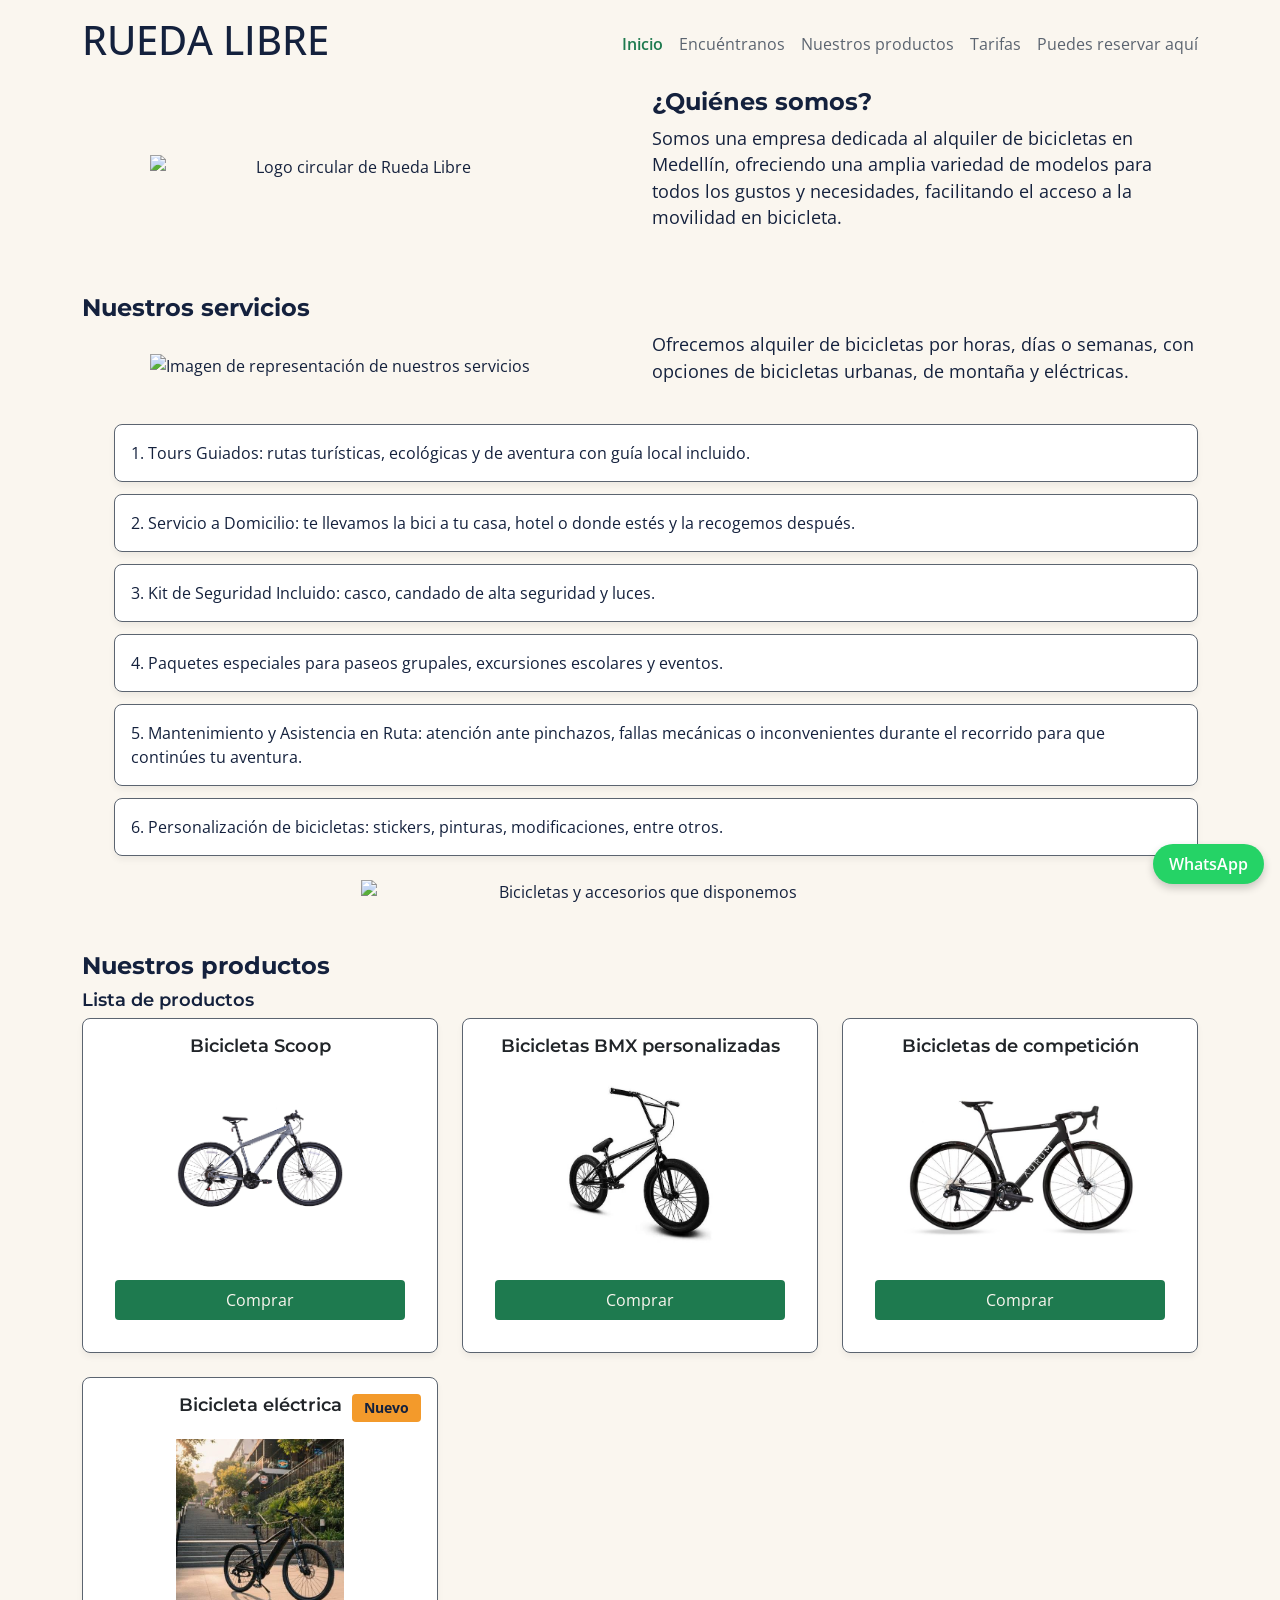
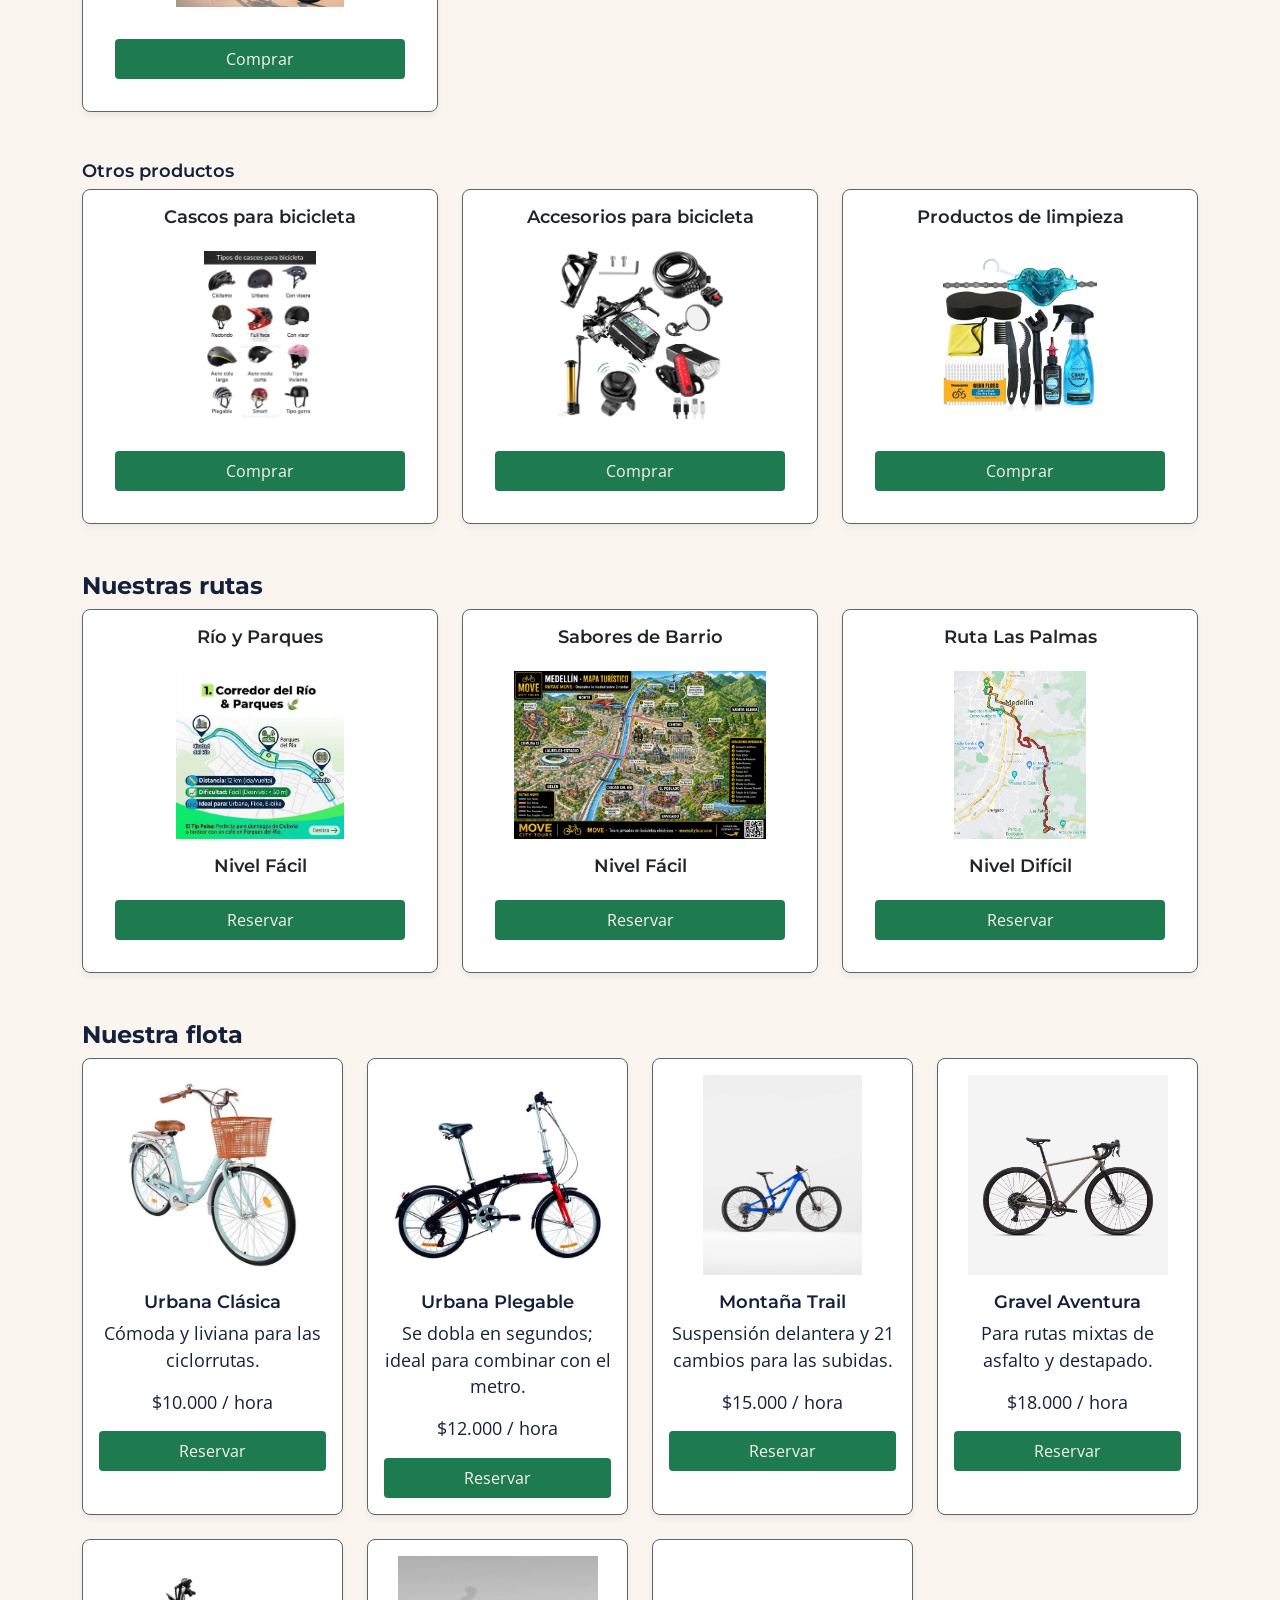
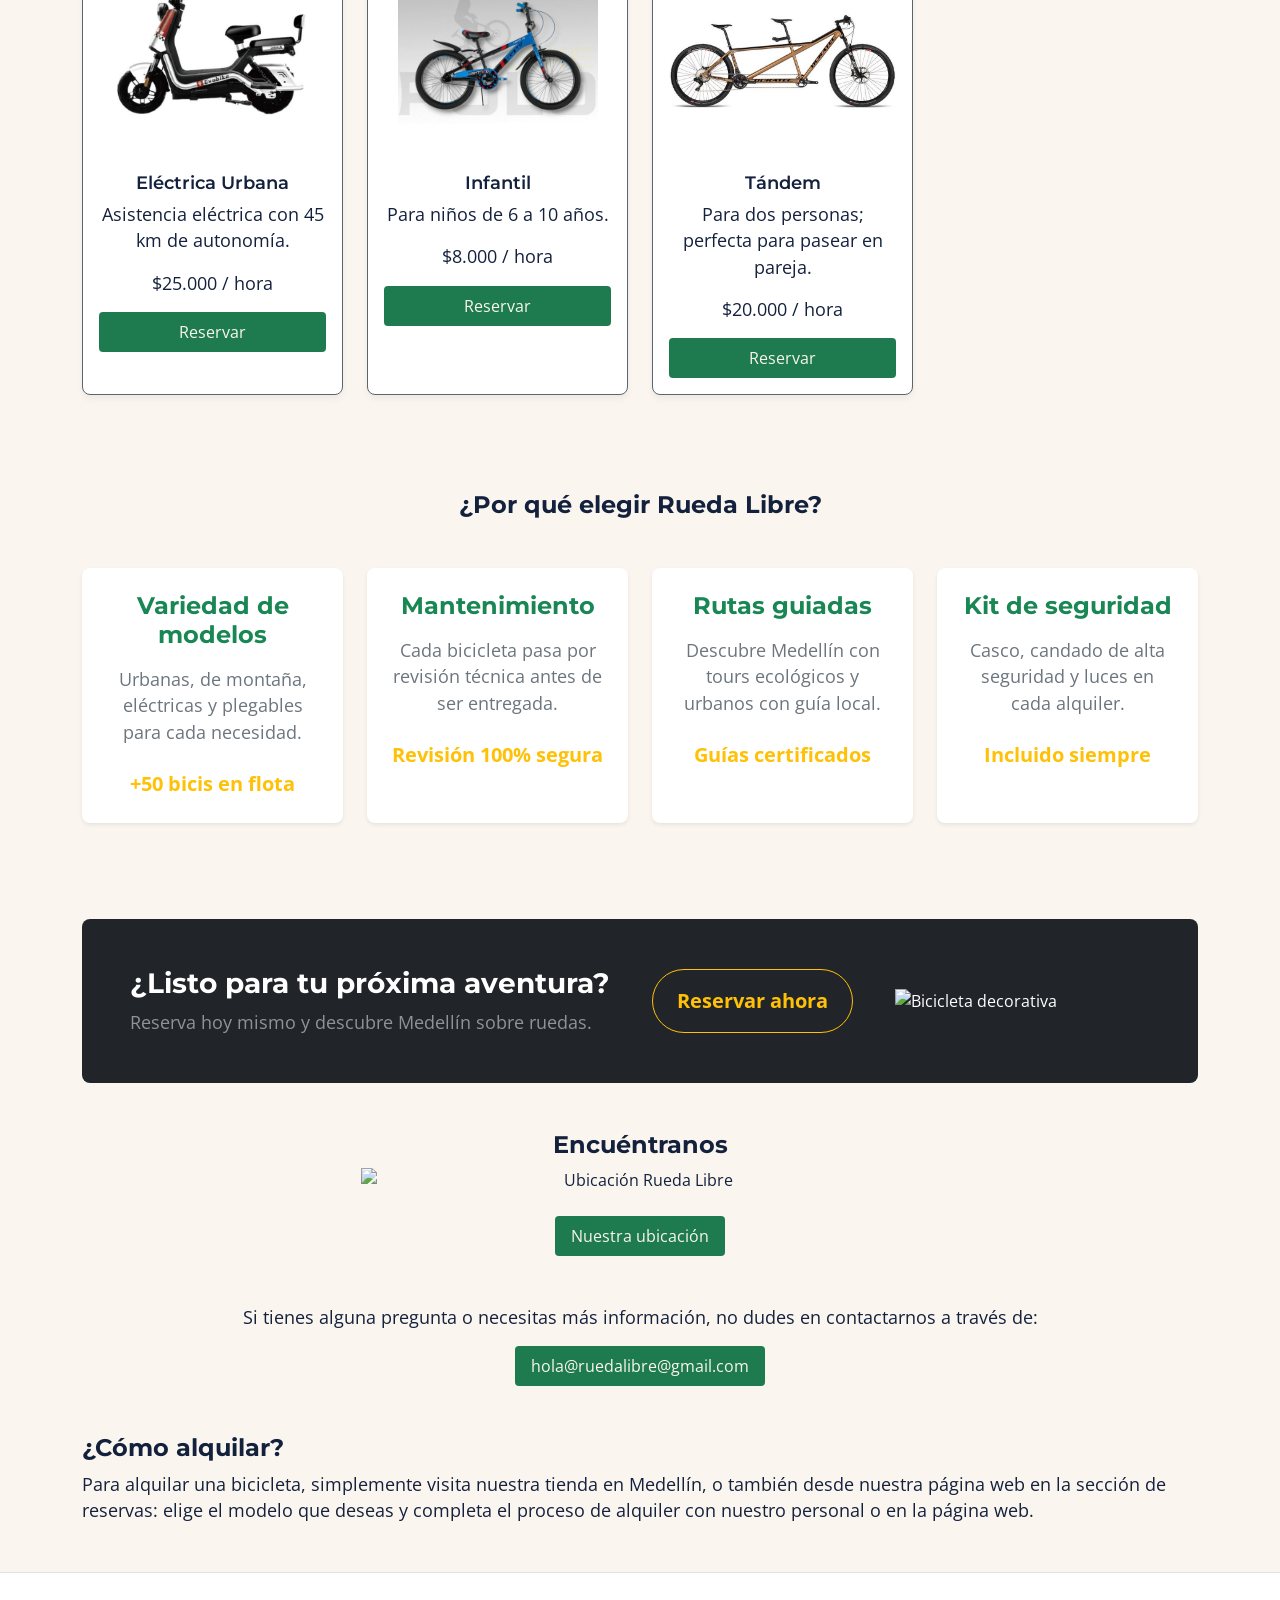
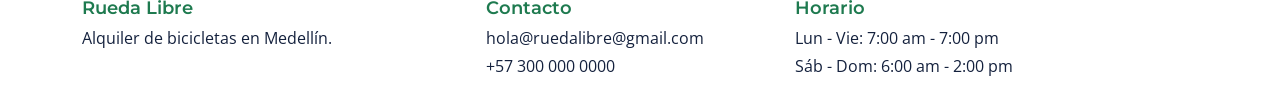
==== commit 963ba28c: "rueda libre 2.0 migracion completa" ====
--- a/index.html
+++ b/index.html
@@ -7,18 +7,16 @@
   <link rel="preconnect" href="https://fonts.googleapis.com">
   <link rel="preconnect" href="https://fonts.gstatic.com" crossorigin>
   <link href="https://fonts.googleapis.com/css2?family=Montserrat:wght@400;600;700&family=Open+Sans:wght@300;400;600&display=swap" rel="stylesheet">
-
   <link href="https://cdn.jsdelivr.net/npm/bootstrap@5.3.3/dist/css/bootstrap.min.css" rel="stylesheet">
-  
- 
   <link rel="stylesheet" href="css/style.css">
   <title>Rueda Libre | Alquiler de bicicletas en Medellín</title>
 </head>
 <body>
 
-  <header id="header" class="inicio_1 site-header container">
+
+  <header id="header" class="inicio_1 site-header container d-flex flex-column flex-md-row justify-content-between align-items-center py-3">
     <h1>RUEDA LIBRE</h1>
-    <nav id="menu" aria-label="Navegación principal">
+    <nav id="menu" class="d-flex flex-column flex-md-row align-items-center gap-3 mt-3 mt-md-0" aria-label="Navegación principal">
       <a href="index.html" class="activo">Inicio</a>
       <a href="#encuentranos">Encuéntranos</a>
       <a href="#productos">Nuestros productos</a>
@@ -28,18 +26,13 @@
   </header>
 
   <main class="container">
-
     <section class="row align-items-center mb-5 seccion">
       <div class="col-12 col-md-6 text-center mb-4 mb-md-0">
         <img src="img/LogotipocircularRuedaLibre.png" alt="Logo circular de Rueda Libre" class="img-fluid mx-auto d-block w-75">
       </div>
       <div class="col-12 col-md-6">
         <h2>¿Quiénes somos?</h2>
-        <p>
-          Somos una empresa dedicada al alquiler de bicicletas en Medellín, ofreciendo una amplia
-          variedad de modelos para todos los gustos y necesidades, facilitando el acceso a la
-          movilidad en bicicleta.
-        </p>
+        <p>Somos una empresa dedicada al alquiler de bicicletas en Medellín, ofreciendo una amplia variedad de modelos para todos los gustos y necesidades, facilitando el acceso a la movilidad en bicicleta.</p>
       </div>
     </section>
 
@@ -50,13 +43,9 @@
           <img src="img/servicios.png" alt="Imagen de representación de nuestros servicios" class="img-fluid mx-auto d-block w-75">
         </div>
         <div class="col-12 col-md-6">
-          <p>
-            Ofrecemos alquiler de bicicletas por horas, días o semanas, con opciones de bicicletas
-            urbanas, de montaña y eléctricas.
-          </p>
-        </div>
-      </div>
-
+          <p>Ofrecemos alquiler de bicicletas por horas, días o semanas, con opciones de bicicletas urbanas, de montaña y eléctricas.</p>
+        </div>
+      </div>
       <article class="servicios">
         <ol>
           <li>Tours Guiados: rutas turísticas, ecológicas y de aventura con guía local incluido.</li>
@@ -67,7 +56,6 @@
           <li>Personalización de bicicletas: stickers, pinturas, modificaciones, entre otros.</li>
         </ol>
       </article>
-
       <aside class="text-center mt-4">
         <img src="img/bicicleta.png" alt="Bicicletas y accesorios que disponemos" class="img-fluid mx-auto d-block w-50">
       </aside>
@@ -76,8 +64,6 @@
     <section id="productos" class="seccion mb-5">
       <h2>Nuestros productos</h2>
       <h3>Lista de productos</h3>
-  
-
       <div class="row row-cols-1 row-cols-md-2 row-cols-lg-3 g-4">
         <div class="col">
           <article class="card h-100 text-center p-3">
@@ -88,7 +74,6 @@
             </div>
           </article>
         </div>
-
         <div class="col">
           <article class="card h-100 text-center p-3">
             <h3>Bicicletas BMX personalizadas</h3>
@@ -98,7 +83,6 @@
             </div>
           </article>
         </div>
-
         <div class="col">
           <article class="card h-100 text-center p-3">
             <h3>Bicicletas de competición</h3>
@@ -108,7 +92,6 @@
             </div>
           </article>
         </div>
-
         <div class="col">
           <article class="card h-100 text-center p-3 position-relative">
             <p class="nuevo position-absolute top-0 end-0 m-3">Nuevo</p> 
@@ -134,7 +117,6 @@
             </div>
           </article>
         </div>
-
         <div class="col">
           <article class="card h-100 text-center p-3">
             <h3>Accesorios para bicicleta</h3>
@@ -144,7 +126,6 @@
             </div>
           </article>
         </div>
-
         <div class="col">
           <article class="card h-100 text-center p-3">
             <h3>Productos de limpieza</h3>
@@ -159,7 +140,6 @@
 
     <section id="rutas" class="seccion mb-5">
       <h2>Nuestras rutas</h2>
-
       <div class="row row-cols-1 row-cols-md-2 row-cols-lg-3 g-4">
         <div class="col">
           <article class="card h-100 text-center p-3">
@@ -171,7 +151,6 @@
             </div>
           </article>
         </div>
-
         <div class="col">
           <article class="card h-100 text-center p-3">
             <h3>Sabores de Barrio</h3>
@@ -182,7 +161,6 @@
             </div>
           </article>
         </div>
-
         <div class="col">
           <article class="card h-100 text-center p-3">
             <h3>Ruta Las Palmas</h3>
@@ -198,7 +176,6 @@
 
     <section id="flota" class="seccion mb-5">
       <h2>Nuestra flota</h2>
-   
       <div class="row row-cols-1 row-cols-md-2 row-cols-lg-4 g-4">        
         <div class="col">
           <article class="card-flota h-100 text-center p-3">
@@ -209,7 +186,6 @@
             <a href="paginas/reservas.html" class="btn-reserva w-100 mt-auto">Reservar</a>
           </article>
         </div>
-
         <div class="col">
           <article class="card-flota h-100 text-center p-3">
             <img src="img/urbanaplegable.png" alt="Urbana Plegable" class="img-fluid mb-3">
@@ -219,7 +195,6 @@
             <a href="paginas/reservas.html" class="btn-reserva w-100 mt-auto">Reservar</a>
           </article>
         </div>
-
         <div class="col">
           <article class="card-flota h-100 text-center p-3">
             <img src="img/bicitrail.png" alt="Montaña Trail" class="img-fluid mb-3">
@@ -229,7 +204,6 @@
             <a href="paginas/reservas.html" class="btn-reserva w-100 mt-auto">Reservar</a>
           </article>
         </div>
-
         <div class="col">
           <article class="card-flota h-100 text-center p-3">
             <img src="img/gravil plantar.avif" alt="Gravel Aventura" class="img-fluid mb-3">
@@ -239,7 +213,6 @@
             <a href="paginas/reservas.html" class="btn-reserva w-100 mt-auto">Reservar</a>
           </article>
         </div>
-
         <div class="col">
           <article class="card-flota h-100 text-center p-3">
             <img src="img/electricaurbana.png" alt="Eléctrica Urbana" class="img-fluid mb-3">
@@ -249,7 +222,6 @@
             <a href="paginas/reservas.html" class="btn-reserva w-100 mt-auto">Reservar</a>
           </article>
         </div>
-
         <div class="col">
           <article class="card-flota h-100 text-center p-3">
             <img src="img/infatil.png" alt="Bicicleta Infantil" class="img-fluid mb-3">
@@ -259,7 +231,6 @@
             <a href="paginas/reservas.html" class="btn-reserva w-100 mt-auto">Reservar</a>
           </article>
         </div>
-
         <div class="col">
           <article class="card-flota h-100 text-center p-3">
             <img src="img/tadem.png" alt="Bicicleta Tándem" class="img-fluid mb-3">
@@ -271,7 +242,6 @@
         </div>
       </div>
     </section>
-
 
     <section class="py-5 mb-5">
       <h2 class="text-center fw-bold mb-5">¿Por qué elegir Rueda Libre?</h2>
@@ -331,11 +301,7 @@
 
     <section class="seccion mb-5">
       <h2>¿Cómo alquilar?</h2>
-      <p>
-        Para alquilar una bicicleta, simplemente visita nuestra tienda en Medellín, o también
-        desde nuestra página web en la sección de reservas: elige el modelo que deseas y completa
-        el proceso de alquiler con nuestro personal o en la página web.
-      </p>
+      <p>Para alquilar una bicicleta, simplemente visita nuestra tienda en Medellín, o también desde nuestra página web en la sección de reservas: elige el modelo que deseas y completa el proceso de alquiler con nuestro personal o en la página web.</p>
     </section>
   </main>
 
--- a/css/style.css
+++ b/css/style.css
@@ -15,10 +15,6 @@
     --font-titulos: 'Montserrat', Arial, sans-serif;
     --font-textos: 'Open Sans', Arial, sans-serif;
 
-    --espaciado-s: 0.5rem;
-    --espaciado-m: 1rem;
-    --espaciado-l: 1.5rem;
-
     /* Sobrescritura de variables de Bootstrap para mantener la identidad de marca */
     --bs-success: var(--color-verde-ruta);
     --bs-warning: var(--color-naranja-pedal);
@@ -35,41 +31,18 @@
     overflow-x: hidden; 
 }
 
-/* Jerarquía de textos (Sobrescribe los valores por defecto de Bootstrap) */
-body h2 { font-size: 1.50rem; font-family: var(--font-titulos); margin-bottom: 1rem; font-weight: 700; }
-body h3 { font-size: 1.10rem; font-family: var(--font-titulos); margin-bottom: 0.5rem; font-weight: 600; }
-body p  { font-family: var(--font-textos); font-size: 1.1rem; margin-bottom: 1rem; }
+/* Jerarquía de textos */
+body h2 { font-size: 1.50rem; font-family: var(--font-titulos); font-weight: 700; }
+body h3 { font-size: 1.10rem; font-family: var(--font-titulos); font-weight: 600; }
+body p  { font-family: var(--font-textos); font-size: 1.1rem; }
 
-/* Header */
-.site-header {
-    display: flex;
-    flex-direction: column;
-    align-items: center;
-    gap: var(--espaciado-m);
-    padding: var(--espaciado-m) 0;
-    font-family: var(--font-titulos);
-    color: var(--color-azul-noche);
-    text-align: center;
-}
-
-header.inicio_1 { min-height: auto; padding: var(--espaciado-l) 0; }
-
-#menu {
-    display: flex;
-    flex-direction: column;
-    align-items: center;
-    gap: var(--espaciado-m);
-    margin: 0;
-    padding: 0;
-}
-
+/* Menú (Solo estilos de enlaces) */
 #menu a {
     color: var(--color-gris-asfalto);
     cursor: pointer;
     text-decoration: none;
     font-weight: 400;
     font-size: 1rem;
-    margin: 0;
 }
 #menu a.activo { color: var(--color-verde-ruta); font-weight: 600; }
 #menu a:hover  { text-decoration: underline; color: var(--color-verde-ruta); }
@@ -78,28 +51,20 @@
 footer {
     border-top: 1px solid var(--color-gris-asfalto);
 }
-
-.footer-bloque h3 { color: var(--color-verde-ruta); margin-bottom: var(--espaciado-s); }
+.footer-bloque h3 { color: var(--color-verde-ruta); margin-bottom: 0.5rem; }
 .footer-bloque p { font-size: 1rem; margin-bottom: 0.25rem; }
 
-/* Tablas */
+/* Tablas (Solo colores y bordes) */
 #tabla-bicis, #tabla-rutas, .tabla-horarios {
-    width: 100%;
-    max-width: 80rem;
-    margin: 1rem auto;
     border-collapse: collapse;
     font-size: 0.85rem;
     background-color: #ffffff;
-    display: block;
-    overflow-x: auto; 
 }
-
 th, td {
     border: 1px solid var(--color-negro);
     padding: 0.5rem;
     text-align: left;
     color: var(--color-azul-noche);
-    white-space: nowrap;
 }
 th { background-color: var(--color-verde-ruta); color: #ffffff; font-weight: bold; }
 tr:nth-child(even) { background-color: var(--color-crema); }
@@ -120,38 +85,24 @@
 }
 .btn-reserva:hover { background-color: var(--color-naranja-pedal); color: var(--color-crema); }
 
-/* Formularios */
-input:focus, textarea:focus, select:focus {
-    outline: none;
-    border: 2px solid var(--color-naranja-pedal);
-    box-shadow: var(--color-naranja-pedal) 1px 1px 1px;
+/* Formularios (Identidad visual) */
+fieldset { border: 1px solid var(--color-gris-asfalto); }
+legend { font-family: var(--font-titulos); color: var(--color-azul-noche); }
+.form-label { font-weight: 600; color: var(--color-azul-noche); }
+
+/* Estados de foco personalizados */
+.form-control:focus, .form-select:focus {
+    border-color: var(--color-naranja-pedal);
+    box-shadow: 0 0 0 0.25rem rgba(243, 154, 43, 0.25);
 }
 
-fieldset { margin-bottom: 1.5rem; padding: 1rem; border: 1px solid var(--color-gris-asfalto); border-radius: 0.375rem; width: 100%; }
-form label { display: block; margin-bottom: 0.5rem; color: var(--color-azul-noche); font-weight: 600; }
-select, input, textarea {
-    display: block;
-    padding: 0.75rem;
-    border-radius: 0.25rem;
-    border: 1px solid var(--color-negro);
-    background-color: var(--color-crema);
-    width: 100%;
-}
-input[type="checkbox"] { display: inline-block; width: auto; margin-right: 0.5rem; }
-
-/* Tarjetas (El layout lo da Bootstrap, aquí solo estilos visuales) */
+/* Tarjetas y Listas */
 .card, .card-flota {
-    display: flex;
-    flex-direction: column;
-    align-items: center;
-    text-align: center;
     border: 1px solid var(--color-gris-asfalto);
     border-radius: 8px;
     box-shadow: 0 4px 6px rgba(0,0,0,0.05);
     background-color: #ffffff;
-    position: relative;
 }
-
 .nuevo {
     background-color: var(--color-naranja-pedal);
     color: var(--color-azul-noche);
@@ -159,23 +110,10 @@
     border-radius: 4px;
     font-weight: bold;
     font-size: 0.85rem;
-    z-index: 10;
 }
+.card img, .card-flota img { width: 100%; height: 200px; object-fit: contain; }
 
-.card img, .card-flota img { 
-    width: 100%; 
-    height: 200px; 
-    object-fit: contain; 
-    margin-bottom: var(--espaciado-s); 
-}
-
-/* Listas de servicios */
-.servicios {
-    list-style-position: inside;
-    margin-bottom: var(--espaciado-l);
-    padding: 0;
-}
-
+.servicios { list-style-position: inside; padding: 0; }
 .servicios li {
     background-color: #ffffff;
     border: 1px solid var(--color-gris-asfalto);
@@ -183,8 +121,6 @@
     padding: 1rem;
     margin-bottom: 0.75rem;
     box-shadow: 0 4px 6px rgba(0,0,0,0.05);
-    font-family: var(--font-textos);
-    font-size: 1rem;
 }
 
 /* WhatsApp */
@@ -200,45 +136,4 @@
     font-weight: 600;
     box-shadow: 0 0.25rem 0.5rem rgba(0, 0, 0, 0.2);
     z-index: 1000;
-}
-
-/*  REGLAS DE DISTRIBUCIÓN QUE SE MANTIENEN   (Usadas exclusivamente en las páginas de Tarifas y Reservas)*/
-.reservas-layout {
-    display: grid;
-    grid-template-columns: 1fr;
-    gap: var(--espaciado-l);
-}
-.fila-campos {
-    display: flex;
-    flex-direction: column;
-    gap: 0;
-}
-@media (min-width: 768px) {
-    .reservas-layout { grid-template-columns: 2fr 1fr; align-items: start; }
-    .fila-campos { flex-direction: row; gap: var(--espaciado-m); }
-    .fila-campos p { flex: 1; }
-}
-/* ================================================================= */
-
-/* MEDIA QUERIES (Ajustes estructurales del header) */
-@media (min-width: 768px) {
-    .site-header {
-        flex-direction: row;
-        justify-content: space-between;
-        text-align: left;
-    }
-    
-    #menu {
-        flex-direction: row; 
-        gap: var(--espaciado-l); 
-    }
-
-    #tabla-bicis, #tabla-rutas, .tabla-horarios { font-size: 1rem; display: table; }
-    th, td { padding: 1rem; white-space: normal; }
-    
-    .servicios li { font-size: 1.1rem; padding: 1.25rem; }
-}
-
-@media (min-width: 1200px) {
-    header.inicio_1 { min-height: 50vh; display: flex; align-items: center; }
 }
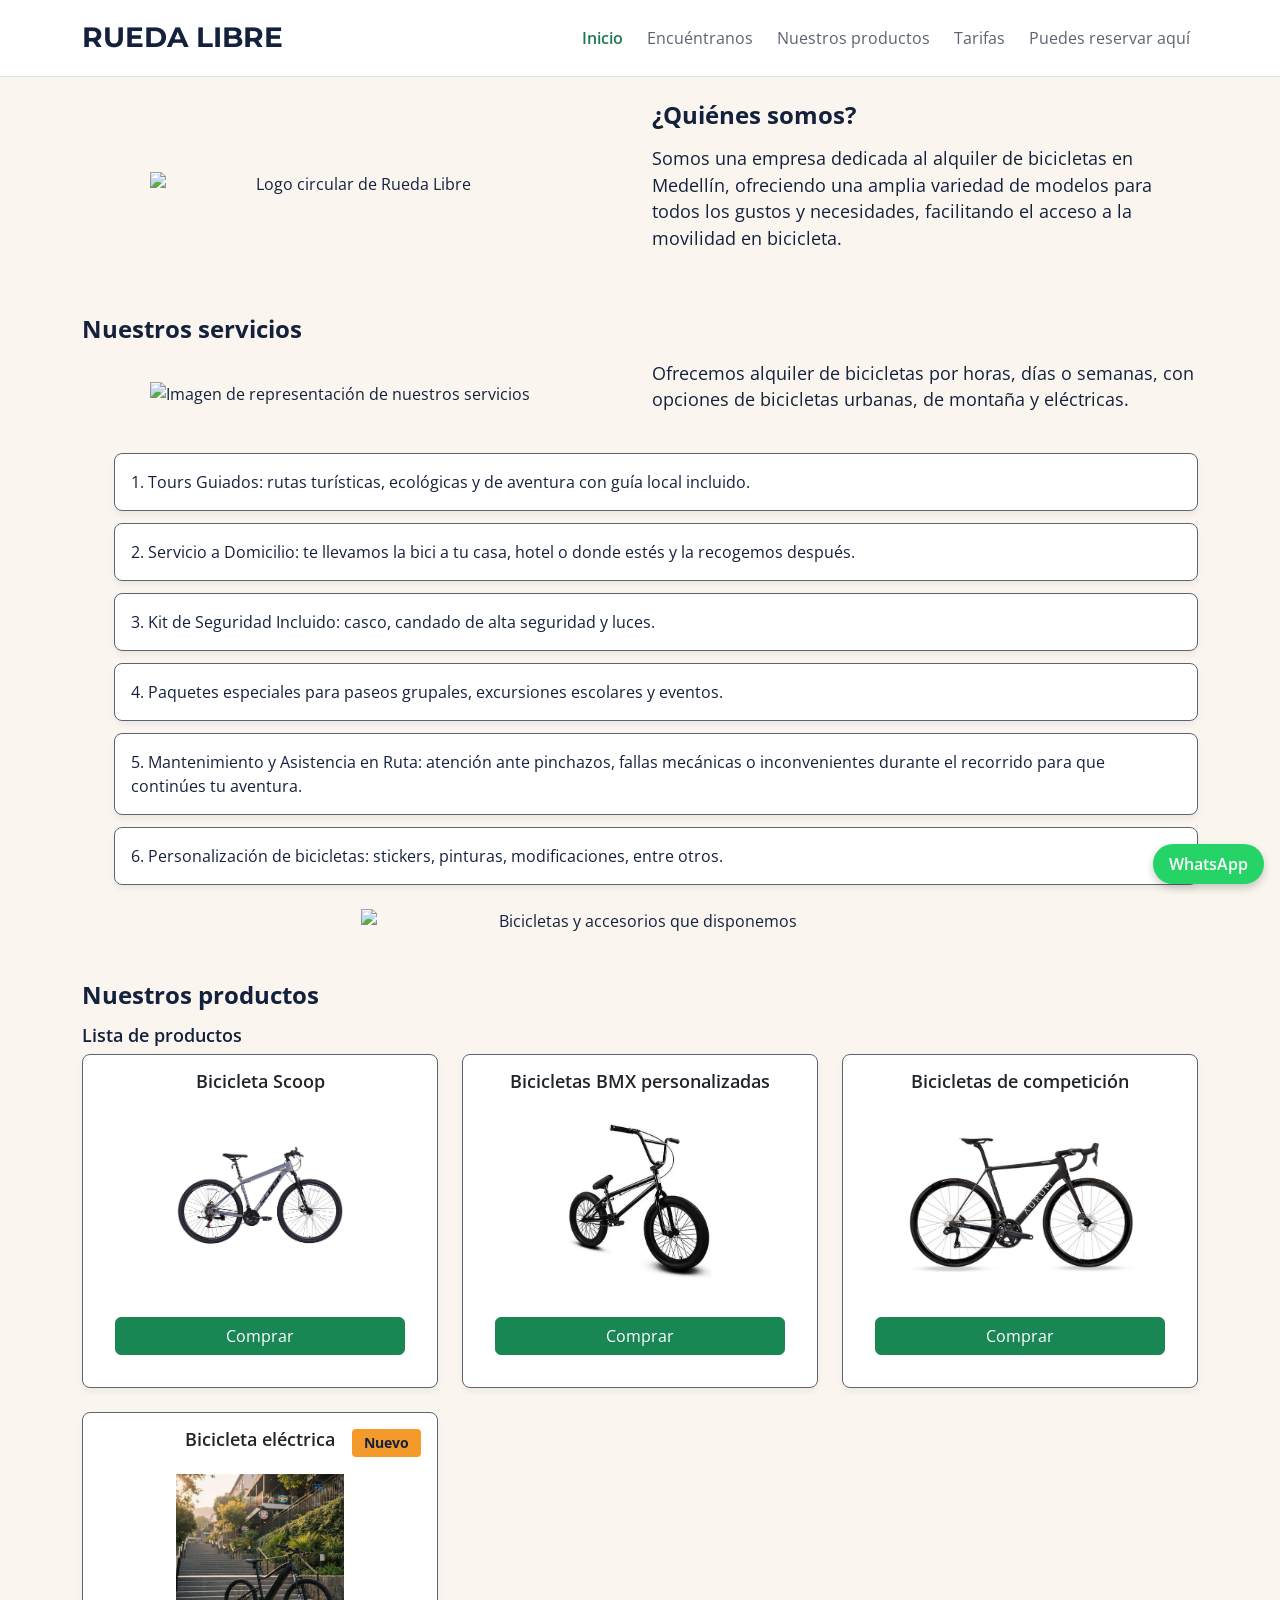
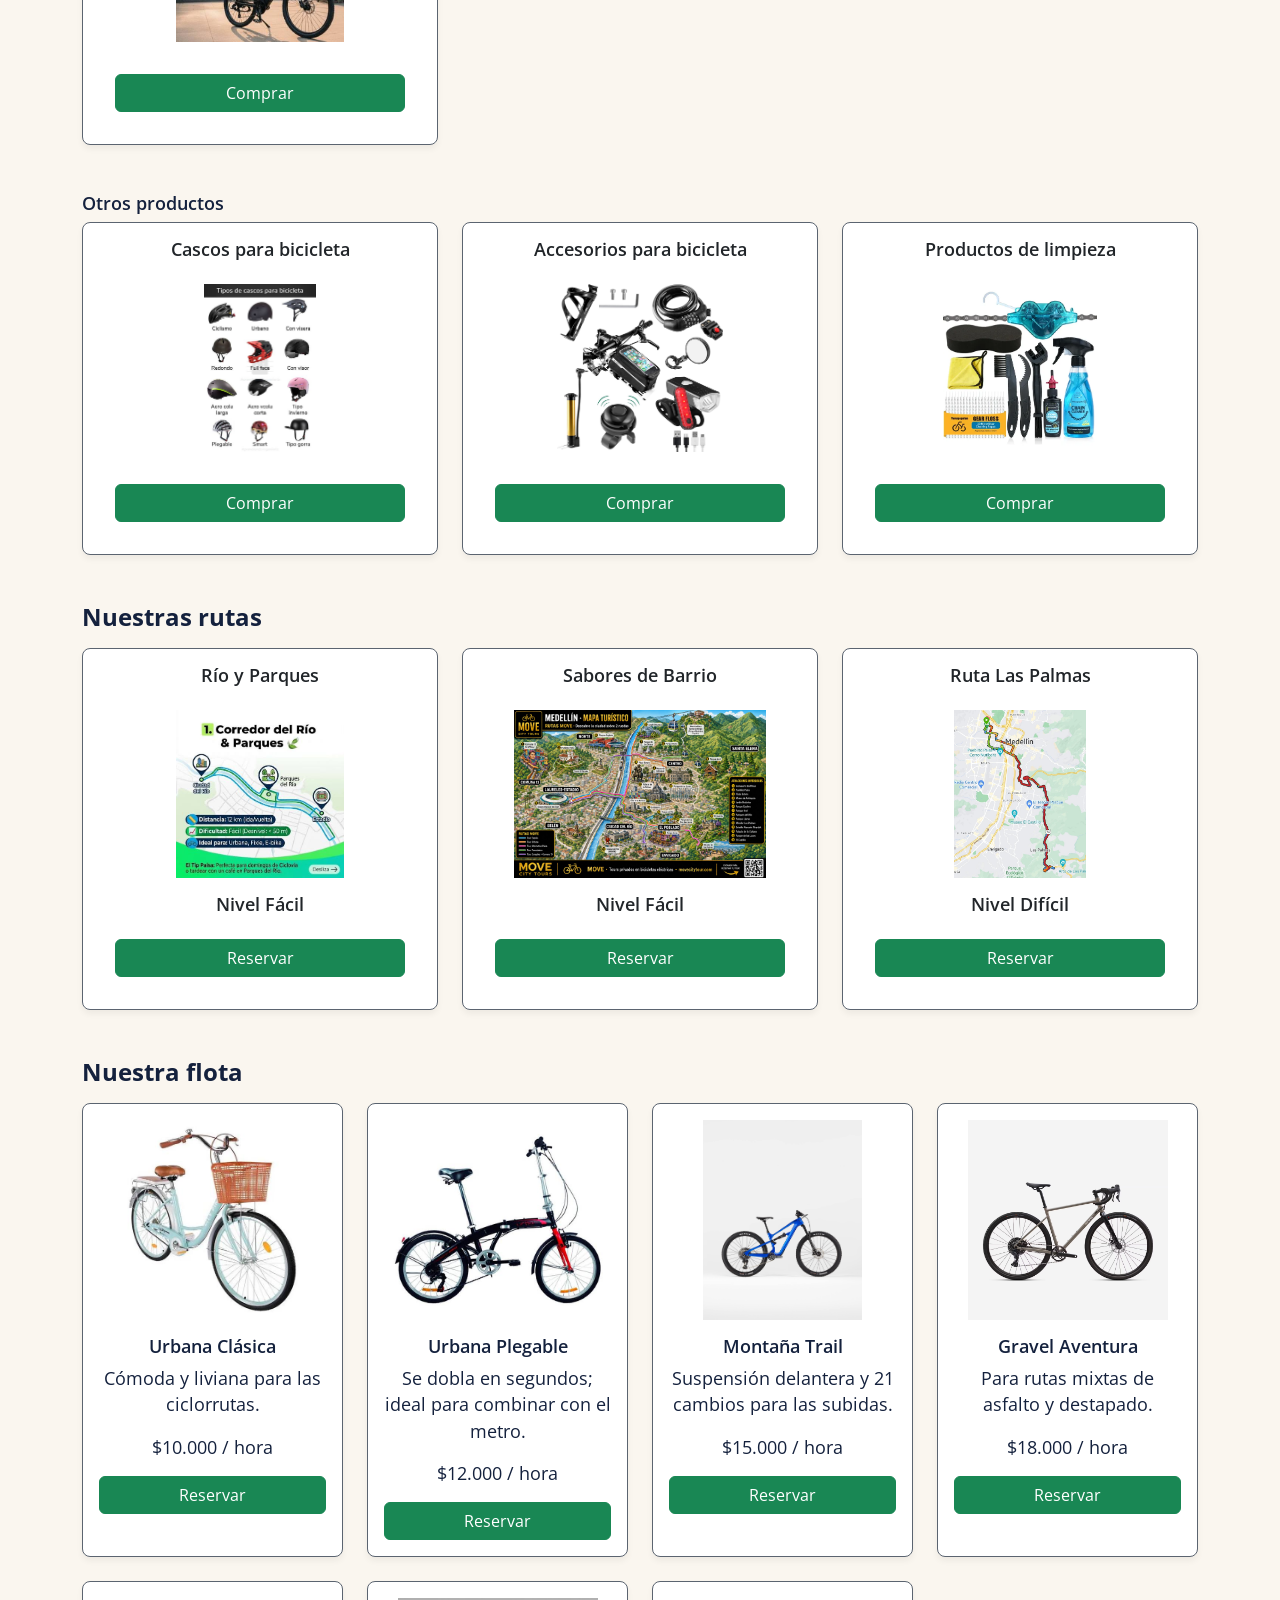
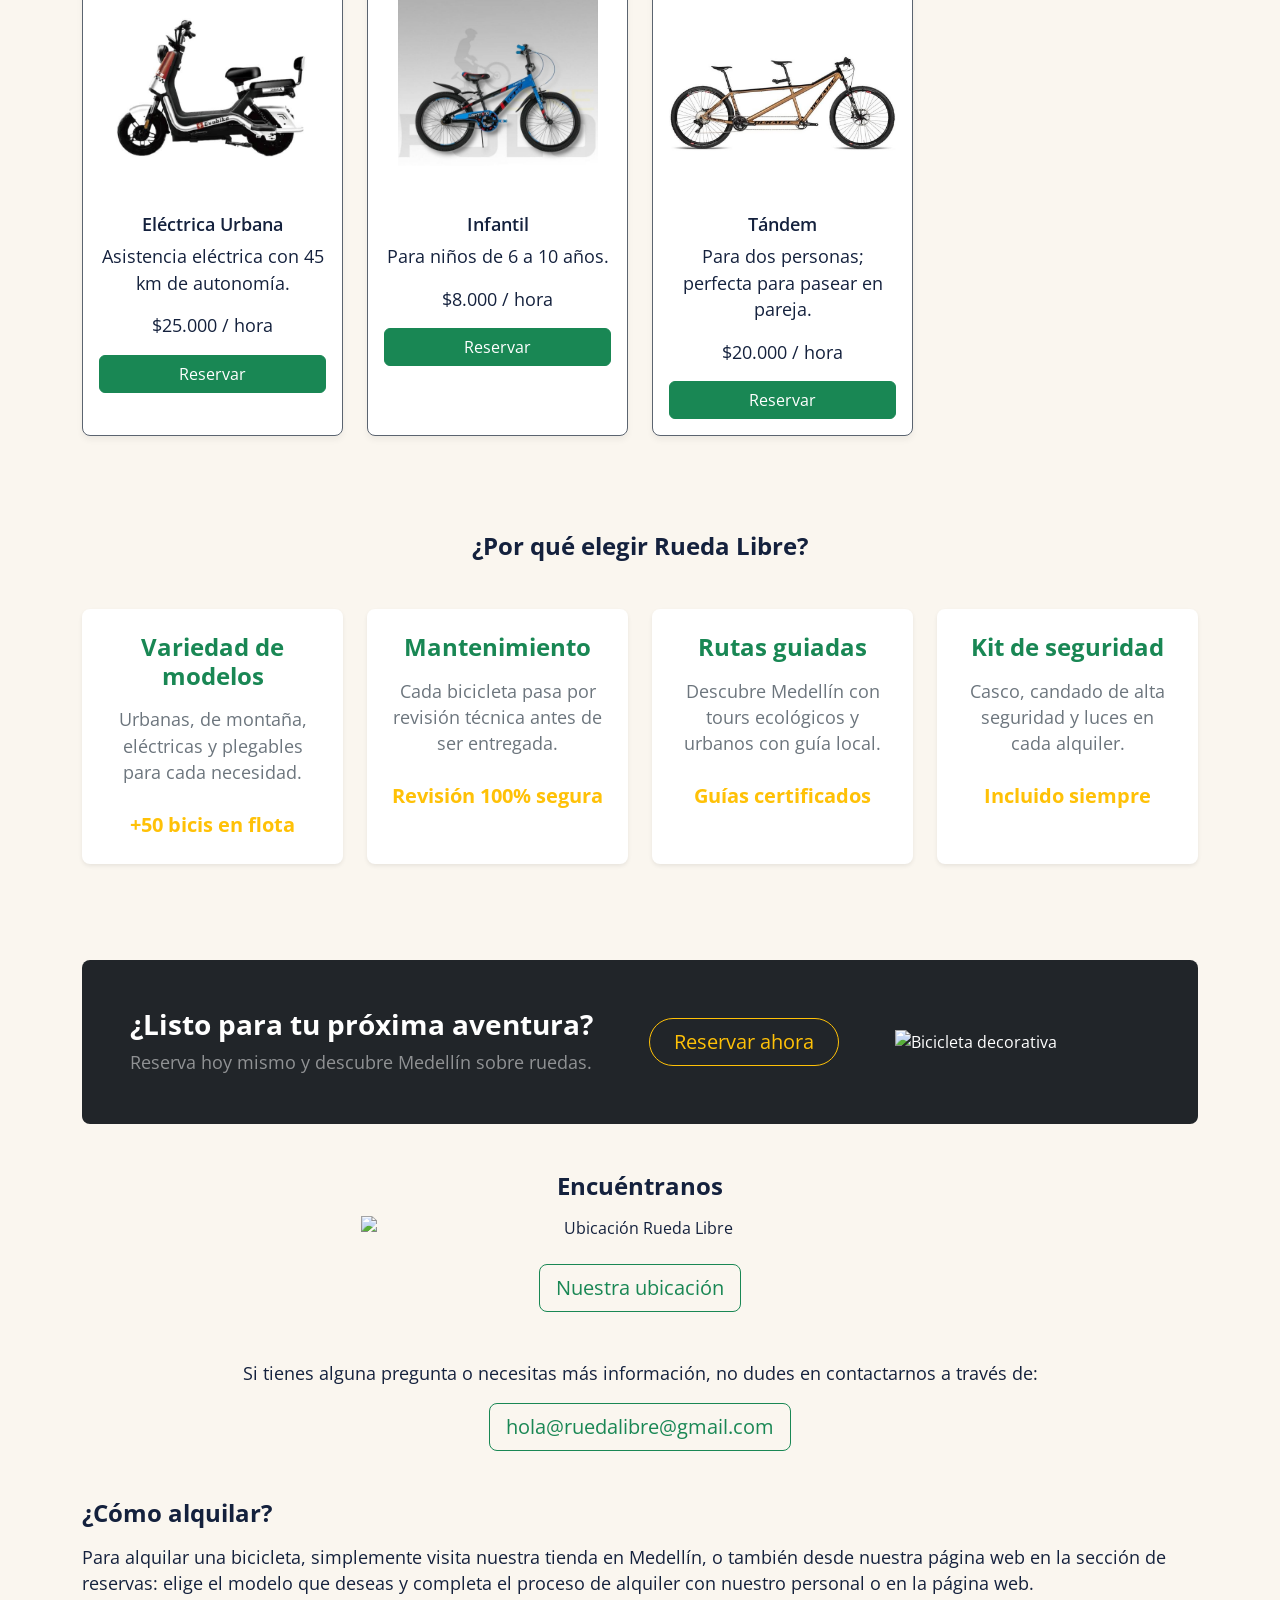
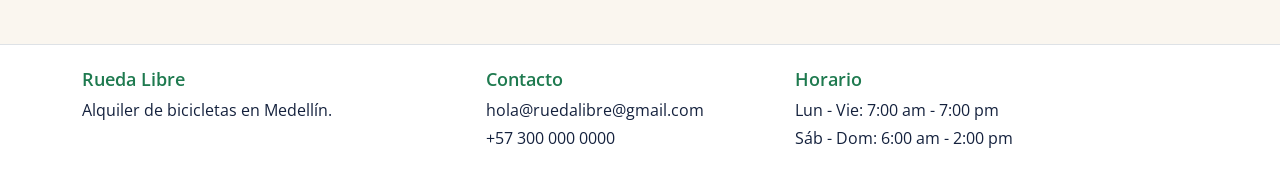
==== commit d88469a5: "menu nav bar y botones reto 9" ====
--- a/index.html
+++ b/index.html
@@ -14,18 +14,40 @@
 <body>
 
 
-  <header id="header" class="inicio_1 site-header container d-flex flex-column flex-md-row justify-content-between align-items-center py-3">
-    <h1>RUEDA LIBRE</h1>
-    <nav id="menu" class="d-flex flex-column flex-md-row align-items-center gap-3 mt-3 mt-md-0" aria-label="Navegación principal">
-      <a href="index.html" class="activo">Inicio</a>
-      <a href="#encuentranos">Encuéntranos</a>
-      <a href="#productos">Nuestros productos</a>
-      <a href="paginas/tarifas.html">Tarifas</a>
-      <a href="paginas/reservas.html">Puedes reservar aquí</a>
-    </nav>
-  </header>
-
-  <main class="container">
+  <nav class="navbar navbar-expand-lg bg-white border-bottom py-3">
+    <div class="container">
+  
+      <h1 class="navbar-brand fs-3 mb-0">RUEDA LIBRE</h1>
+      
+   
+      <button class="navbar-toggler" type="button" data-bs-toggle="collapse" data-bs-target="#menuPrincipal" aria-controls="menuPrincipal" aria-expanded="false" aria-label="Alternar navegación">
+        <span class="navbar-toggler-icon"></span>
+      </button>
+      
+   
+      <div class="collapse navbar-collapse" id="menuPrincipal">
+        <ul class="navbar-nav ms-auto mb-2 mb-lg-0 gap-2">
+          <li class="nav-item">
+            <a class="nav-link active" aria-current="page" href="index.html">Inicio</a>
+          </li>
+          <li class="nav-item">
+            <a class="nav-link" href="#encuentranos">Encuéntranos</a>
+          </li>
+          <li class="nav-item">
+            <a class="nav-link" href="#productos">Nuestros productos</a>
+          </li>
+          <li class="nav-item">
+            <a class="nav-link" href="paginas/tarifas.html">Tarifas</a>
+          </li>
+          <li class="nav-item">
+            <a class="nav-link" href="paginas/reservas.html">Puedes reservar aquí</a>
+          </li>
+        </ul>
+      </div>
+    </div>
+  </nav>
+
+  <main class="container mt-4">
     <section class="row align-items-center mb-5 seccion">
       <div class="col-12 col-md-6 text-center mb-4 mb-md-0">
         <img src="img/LogotipocircularRuedaLibre.png" alt="Logo circular de Rueda Libre" class="img-fluid mx-auto d-block w-75">
@@ -70,7 +92,8 @@
             <h3>Bicicleta Scoop</h3>
             <img src="img/bicicleta-scoop.png" alt="Bicicleta Scoop" class="img-fluid card-img-top p-3">
             <div class="card-body d-flex flex-column justify-content-end">
-              <a href="paginas/reservas.html" class="btn-reserva w-100 mt-auto">Comprar</a>
+             
+              <a href="paginas/reservas.html" class="btn btn-success w-100 mt-auto">Comprar</a>
             </div>
           </article>
         </div>
@@ -79,7 +102,7 @@
             <h3>Bicicletas BMX personalizadas</h3>
             <img src="img/bmx.png" alt="Bicicletas BMX" class="img-fluid card-img-top p-3">
             <div class="card-body d-flex flex-column justify-content-end">
-              <a href="paginas/reservas.html" class="btn-reserva w-100 mt-auto">Comprar</a>
+              <a href="paginas/reservas.html" class="btn btn-success w-100 mt-auto">Comprar</a>
             </div>
           </article>
         </div>
@@ -88,7 +111,7 @@
             <h3>Bicicletas de competición</h3>
             <img src="img/bicicletas-competicion.png" alt="Bicicletas de competición" class="img-fluid card-img-top p-3">
             <div class="card-body d-flex flex-column justify-content-end">
-              <a href="paginas/reservas.html" class="btn-reserva w-100 mt-auto">Comprar</a>
+              <a href="paginas/reservas.html" class="btn btn-success w-100 mt-auto">Comprar</a>
             </div>
           </article>
         </div>
@@ -98,7 +121,7 @@
             <h3>Bicicleta eléctrica</h3>
             <img src="img/bicicletaelectrica.png" alt="Bicicleta eléctrica" class="img-fluid card-img-top p-3">
             <div class="card-body d-flex flex-column justify-content-end">
-              <a href="paginas/reservas.html" class="btn-reserva w-100 mt-auto">Comprar</a>
+              <a href="paginas/reservas.html" class="btn btn-success w-100 mt-auto">Comprar</a>
             </div>
           </article>
         </div>
@@ -113,7 +136,7 @@
             <h3>Cascos para bicicleta</h3>
             <img src="img/cascos-bicicleta.png" alt="Cascos para bicicleta" class="img-fluid card-img-top p-3">
             <div class="card-body d-flex flex-column justify-content-end">
-              <a href="paginas/reservas.html" class="btn-reserva w-100 mt-auto">Comprar</a>
+              <a href="paginas/reservas.html" class="btn btn-success w-100 mt-auto">Comprar</a>
             </div>
           </article>
         </div>
@@ -122,7 +145,7 @@
             <h3>Accesorios para bicicleta</h3>
             <img src="img/accesorios-bicicleta.png" alt="Accesorios para bicicleta" class="img-fluid card-img-top p-3">
             <div class="card-body d-flex flex-column justify-content-end">
-              <a href="paginas/reservas.html" class="btn-reserva w-100 mt-auto">Comprar</a>
+              <a href="paginas/reservas.html" class="btn btn-success w-100 mt-auto">Comprar</a>
             </div>
           </article>
         </div>
@@ -131,7 +154,7 @@
             <h3>Productos de limpieza</h3>
             <img src="img/kit-limpieza-bicicleta.png" alt="Productos de limpieza para bicicleta" class="img-fluid card-img-top p-3">
             <div class="card-body d-flex flex-column justify-content-end">
-              <a href="paginas/reservas.html" class="btn-reserva w-100 mt-auto">Comprar</a>
+              <a href="paginas/reservas.html" class="btn btn-success w-100 mt-auto">Comprar</a>
             </div>
           </article>
         </div>
@@ -147,7 +170,7 @@
             <img src="img/rutarioyparques.png" alt="Ruta río y parques" class="img-fluid card-img-top p-3">
             <h3>Nivel Fácil</h3>
             <div class="card-body d-flex flex-column justify-content-end">
-              <a href="paginas/reservas.html" class="btn-reserva w-100 mt-auto">Reservar</a>
+              <a href="paginas/reservas.html" class="btn btn-success w-100 mt-auto">Reservar</a>
             </div>
           </article>
         </div>
@@ -157,7 +180,7 @@
             <img src="img/rutabarrios.png" alt="Rutas urbanas" class="img-fluid card-img-top p-3">
             <h3>Nivel Fácil</h3>
             <div class="card-body d-flex flex-column justify-content-end">
-              <a href="paginas/reservas.html" class="btn-reserva w-100 mt-auto">Reservar</a>
+              <a href="paginas/reservas.html" class="btn btn-success w-100 mt-auto">Reservar</a>
             </div>
           </article>
         </div>
@@ -167,7 +190,7 @@
             <img src="img/laspalmas.png" alt="Ruta Las Palmas" class="img-fluid card-img-top p-3">
             <h3>Nivel Difícil</h3>
             <div class="card-body d-flex flex-column justify-content-end">
-              <a href="paginas/reservas.html" class="btn-reserva w-100 mt-auto">Reservar</a>
+              <a href="paginas/reservas.html" class="btn btn-success w-100 mt-auto">Reservar</a>
             </div>
           </article>
         </div>
@@ -183,7 +206,7 @@
             <h3>Urbana Clásica</h3>
             <p>Cómoda y liviana para las ciclorrutas.</p>
             <p class="precio">$10.000 / hora</p>
-            <a href="paginas/reservas.html" class="btn-reserva w-100 mt-auto">Reservar</a>
+            <a href="paginas/reservas.html" class="btn btn-success w-100 mt-auto">Reservar</a>
           </article>
         </div>
         <div class="col">
@@ -192,7 +215,7 @@
             <h3>Urbana Plegable</h3>
             <p>Se dobla en segundos; ideal para combinar con el metro.</p>
             <p class="precio">$12.000 / hora</p>
-            <a href="paginas/reservas.html" class="btn-reserva w-100 mt-auto">Reservar</a>
+            <a href="paginas/reservas.html" class="btn btn-success w-100 mt-auto">Reservar</a>
           </article>
         </div>
         <div class="col">
@@ -201,7 +224,7 @@
             <h3>Montaña Trail</h3>
             <p>Suspensión delantera y 21 cambios para las subidas.</p>
             <p class="precio">$15.000 / hora</p>
-            <a href="paginas/reservas.html" class="btn-reserva w-100 mt-auto">Reservar</a>
+            <a href="paginas/reservas.html" class="btn btn-success w-100 mt-auto">Reservar</a>
           </article>
         </div>
         <div class="col">
@@ -210,7 +233,7 @@
             <h3>Gravel Aventura</h3>
             <p>Para rutas mixtas de asfalto y destapado.</p>
             <p class="precio">$18.000 / hora</p>
-            <a href="paginas/reservas.html" class="btn-reserva w-100 mt-auto">Reservar</a>
+            <a href="paginas/reservas.html" class="btn btn-success w-100 mt-auto">Reservar</a>
           </article>
         </div>
         <div class="col">
@@ -219,7 +242,7 @@
             <h3>Eléctrica Urbana</h3>
             <p>Asistencia eléctrica con 45 km de autonomía.</p>
             <p class="precio">$25.000 / hora</p>
-            <a href="paginas/reservas.html" class="btn-reserva w-100 mt-auto">Reservar</a>
+            <a href="paginas/reservas.html" class="btn btn-success w-100 mt-auto">Reservar</a>
           </article>
         </div>
         <div class="col">
@@ -228,7 +251,7 @@
             <h3>Infantil</h3>
             <p>Para niños de 6 a 10 años.</p>
             <p class="precio">$8.000 / hora</p>
-            <a href="paginas/reservas.html" class="btn-reserva w-100 mt-auto">Reservar</a>
+            <a href="paginas/reservas.html" class="btn btn-success w-100 mt-auto">Reservar</a>
           </article>
         </div>
         <div class="col">
@@ -237,7 +260,7 @@
             <h3>Tándem</h3>
             <p>Para dos personas; perfecta para pasear en pareja.</p>
             <p class="precio">$20.000 / hora</p>
-            <a href="paginas/reservas.html" class="btn-reserva w-100 mt-auto">Reservar</a>
+            <a href="paginas/reservas.html" class="btn btn-success w-100 mt-auto">Reservar</a>
           </article>
         </div>
       </div>
@@ -283,7 +306,8 @@
           <h3 class="fs-3 fw-bold mb-2">¿Listo para tu próxima aventura?</h3>
           <p class="text-white-50 mb-0">Reserva hoy mismo y descubre Medellín sobre ruedas.</p>
         </div>
-        <a href="paginas/reservas.html" class="d-inline-block text-warning fw-bold text-decoration-none fs-5 px-4 py-3 border border-warning rounded-pill">Reservar ahora</a>
+      
+        <a href="paginas/reservas.html" class="btn btn-outline-warning btn-lg px-4 rounded-pill">Reservar ahora</a>
         <img src="img/bicicleta.png" alt="Bicicleta decorativa" class="d-none d-md-block img-fluid w-25">
       </div>
     </section>
@@ -291,12 +315,13 @@
     <section id="encuentranos" class="seccion mb-5 text-center">
       <h2>Encuéntranos</h2>
       <img src="img/encuentranos.png" alt="Ubicación Rueda Libre" class="img-fluid mx-auto d-block mb-4 w-50">
-      <a href="https://maps.app.goo.gl/BHJzuPRC39nPDxpc8" target="_blank" rel="noopener noreferrer" class="btn-reserva">Nuestra ubicación</a>
+
+      <a href="https://maps.app.goo.gl/BHJzuPRC39nPDxpc8" target="_blank" rel="noopener noreferrer" class="btn btn-outline-success btn-lg">Nuestra ubicación</a>
     </section>
 
     <section class="seccion mb-5 text-center">
       <p>Si tienes alguna pregunta o necesitas más información, no dudes en contactarnos a través de:</p>
-      <a href="mailto:hola@ruedalibre@gmail.com" class="btn-reserva">hola@ruedalibre@gmail.com</a>
+      <a href="mailto:hola@ruedalibre@gmail.com" class="btn btn-outline-success btn-lg">hola@ruedalibre@gmail.com</a>
     </section>
 
     <section class="seccion mb-5">
@@ -327,6 +352,7 @@
     <a href="https://wa.me/573000000000" target="_blank" rel="noopener noreferrer" class="whatsapp-BOTON" aria-label="Chatear por WhatsApp">WhatsApp</a>
   </footer>
 
+
   <script src="https://cdn.jsdelivr.net/npm/bootstrap@5.3.3/dist/js/bootstrap.bundle.min.js"></script>
 </body>
 </html>
--- a/css/style.css
+++ b/css/style.css
@@ -15,7 +15,6 @@
     --font-titulos: 'Montserrat', Arial, sans-serif;
     --font-textos: 'Open Sans', Arial, sans-serif;
 
-    /* Sobrescritura de variables de Bootstrap para mantener la identidad de marca */
     --bs-success: var(--color-verde-ruta);
     --bs-warning: var(--color-naranja-pedal);
     --bs-dark: var(--color-azul-noche);
@@ -23,7 +22,6 @@
     --bs-light: var(--color-crema);
 }
 
-/* Cuerpo del Mobile First */
 body {
     background-color: var(--color-crema);
     color: var(--color-azul-noche);
@@ -31,30 +29,60 @@
     overflow-x: hidden; 
 }
 
-/* Jerarquía de textos */
-body h2 { font-size: 1.50rem; font-family: var(--font-titulos); font-weight: 700; }
-body h3 { font-size: 1.10rem; font-family: var(--font-titulos); font-weight: 600; }
-body p  { font-family: var(--font-textos); font-size: 1.1rem; }
+/*   JERARQUÍA DE TEXTOS*/
+.h1, .h2, .h3, .h4, .h5, .h6 {
+    font-family: var(--font-titulos);
+    color: var(--color-azul-noche);
+}
 
-/* Menú (Solo estilos de enlaces) */
-#menu a {
+h1, .h1 { font-weight: 700; }
+h2, .h2 { font-size: 1.50rem; font-weight: 700; margin-bottom: 1rem; }
+h3, .h3 { font-size: 1.10rem; font-weight: 600; margin-bottom: 0.5rem; }
+
+body p, .lead {
+    font-family: var(--font-textos);
+    font-size: 1.1rem;
+    margin-bottom: 1rem;
+    color: var(--color-azul-noche);
+}
+
+/* NAVBAR Y BANNERS */
+.navbar-brand {
+    font-family: var(--font-titulos);
+    color: var(--color-azul-noche);
+}
+
+.navbar-nav .nav-link {
+    font-family: var(--font-textos);
     color: var(--color-gris-asfalto);
-    cursor: pointer;
-    text-decoration: none;
     font-weight: 400;
-    font-size: 1rem;
 }
-#menu a.activo { color: var(--color-verde-ruta); font-weight: 600; }
-#menu a:hover  { text-decoration: underline; color: var(--color-verde-ruta); }
 
-/* Footer */
+.navbar-nav .nav-link:hover {
+    color: var(--color-verde-ruta);
+}
+
+.navbar-nav .nav-link.active {
+    color: var(--color-verde-ruta);
+    font-weight: 600;
+}
+
+/* Clase para las imágenes de cabecera (Tarifas y Reservas) */
+.img-banner {
+    max-width: 300px;
+    width: 100%;
+    height: auto;
+}
+
+/*
+   COMPONENTES
+ */
 footer {
     border-top: 1px solid var(--color-gris-asfalto);
 }
 .footer-bloque h3 { color: var(--color-verde-ruta); margin-bottom: 0.5rem; }
 .footer-bloque p { font-size: 1rem; margin-bottom: 0.25rem; }
 
-/* Tablas (Solo colores y bordes) */
 #tabla-bicis, #tabla-rutas, .tabla-horarios {
     border-collapse: collapse;
     font-size: 0.85rem;
@@ -69,34 +97,15 @@
 th { background-color: var(--color-verde-ruta); color: #ffffff; font-weight: bold; }
 tr:nth-child(even) { background-color: var(--color-crema); }
 
-/* Botones */
-.btn-reserva {
-    background-color: var(--color-verde-ruta);
-    color: var(--color-crema);
-    border: none;
-    padding: 0.5rem 1rem;
-    text-align: center;
-    text-decoration: none;
-    display: inline-block;
-    font-size: 1rem;
-    cursor: pointer;
-    transition: background-color 0.3s ease;
-    border-radius: 4px;
-}
-.btn-reserva:hover { background-color: var(--color-naranja-pedal); color: var(--color-crema); }
-
-/* Formularios (Identidad visual) */
 fieldset { border: 1px solid var(--color-gris-asfalto); }
 legend { font-family: var(--font-titulos); color: var(--color-azul-noche); }
 .form-label { font-weight: 600; color: var(--color-azul-noche); }
 
-/* Estados de foco personalizados */
 .form-control:focus, .form-select:focus {
     border-color: var(--color-naranja-pedal);
     box-shadow: 0 0 0 0.25rem rgba(243, 154, 43, 0.25);
 }
 
-/* Tarjetas y Listas */
 .card, .card-flota {
     border: 1px solid var(--color-gris-asfalto);
     border-radius: 8px;
@@ -123,7 +132,6 @@
     box-shadow: 0 4px 6px rgba(0,0,0,0.05);
 }
 
-/* WhatsApp */
 .whatsapp-BOTON {
     position: fixed;
     bottom: 1rem;
@@ -136,4 +144,9 @@
     font-weight: 600;
     box-shadow: 0 0.25rem 0.5rem rgba(0, 0, 0, 0.2);
     z-index: 1000;
+}
+
+@media (min-width: 768px) {
+    #tabla-bicis, #tabla-rutas, .tabla-horarios { font-size: 1rem; }
+    th, td { padding: 0.75rem 1rem; }
 }
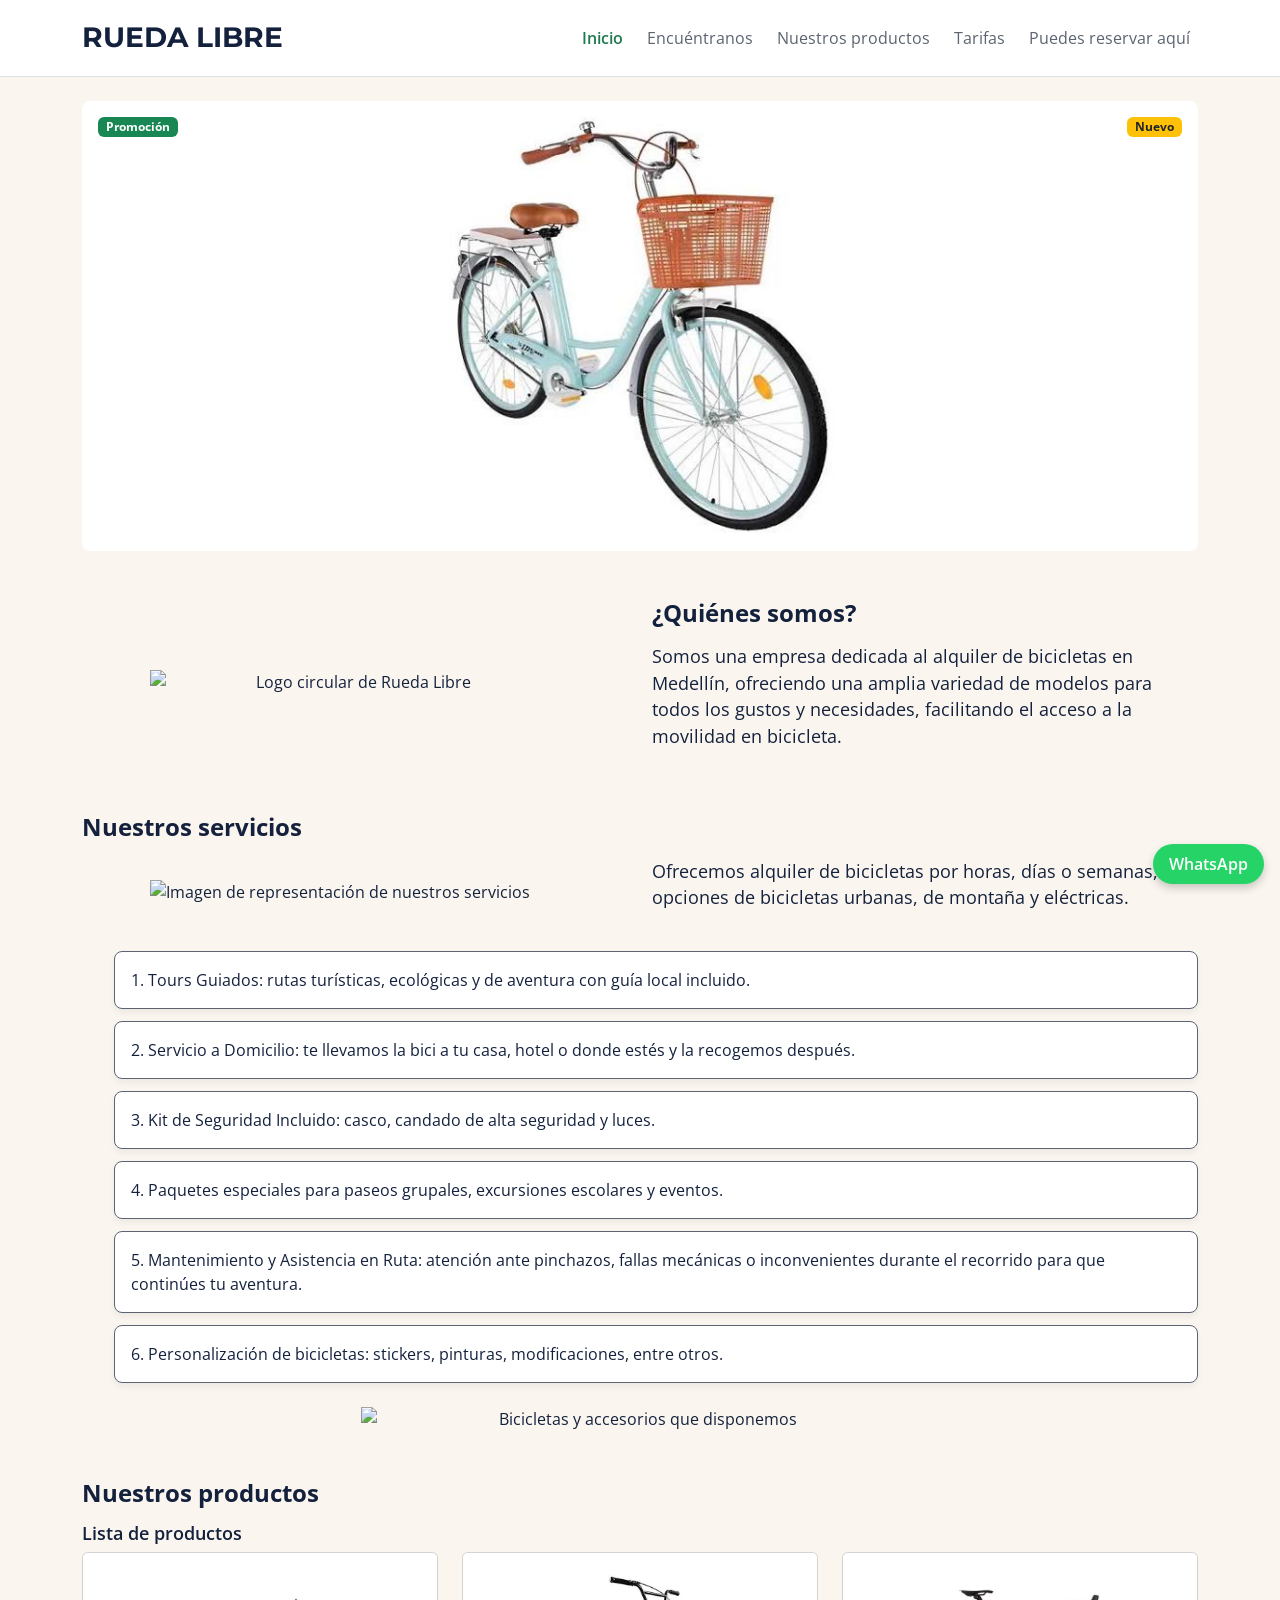
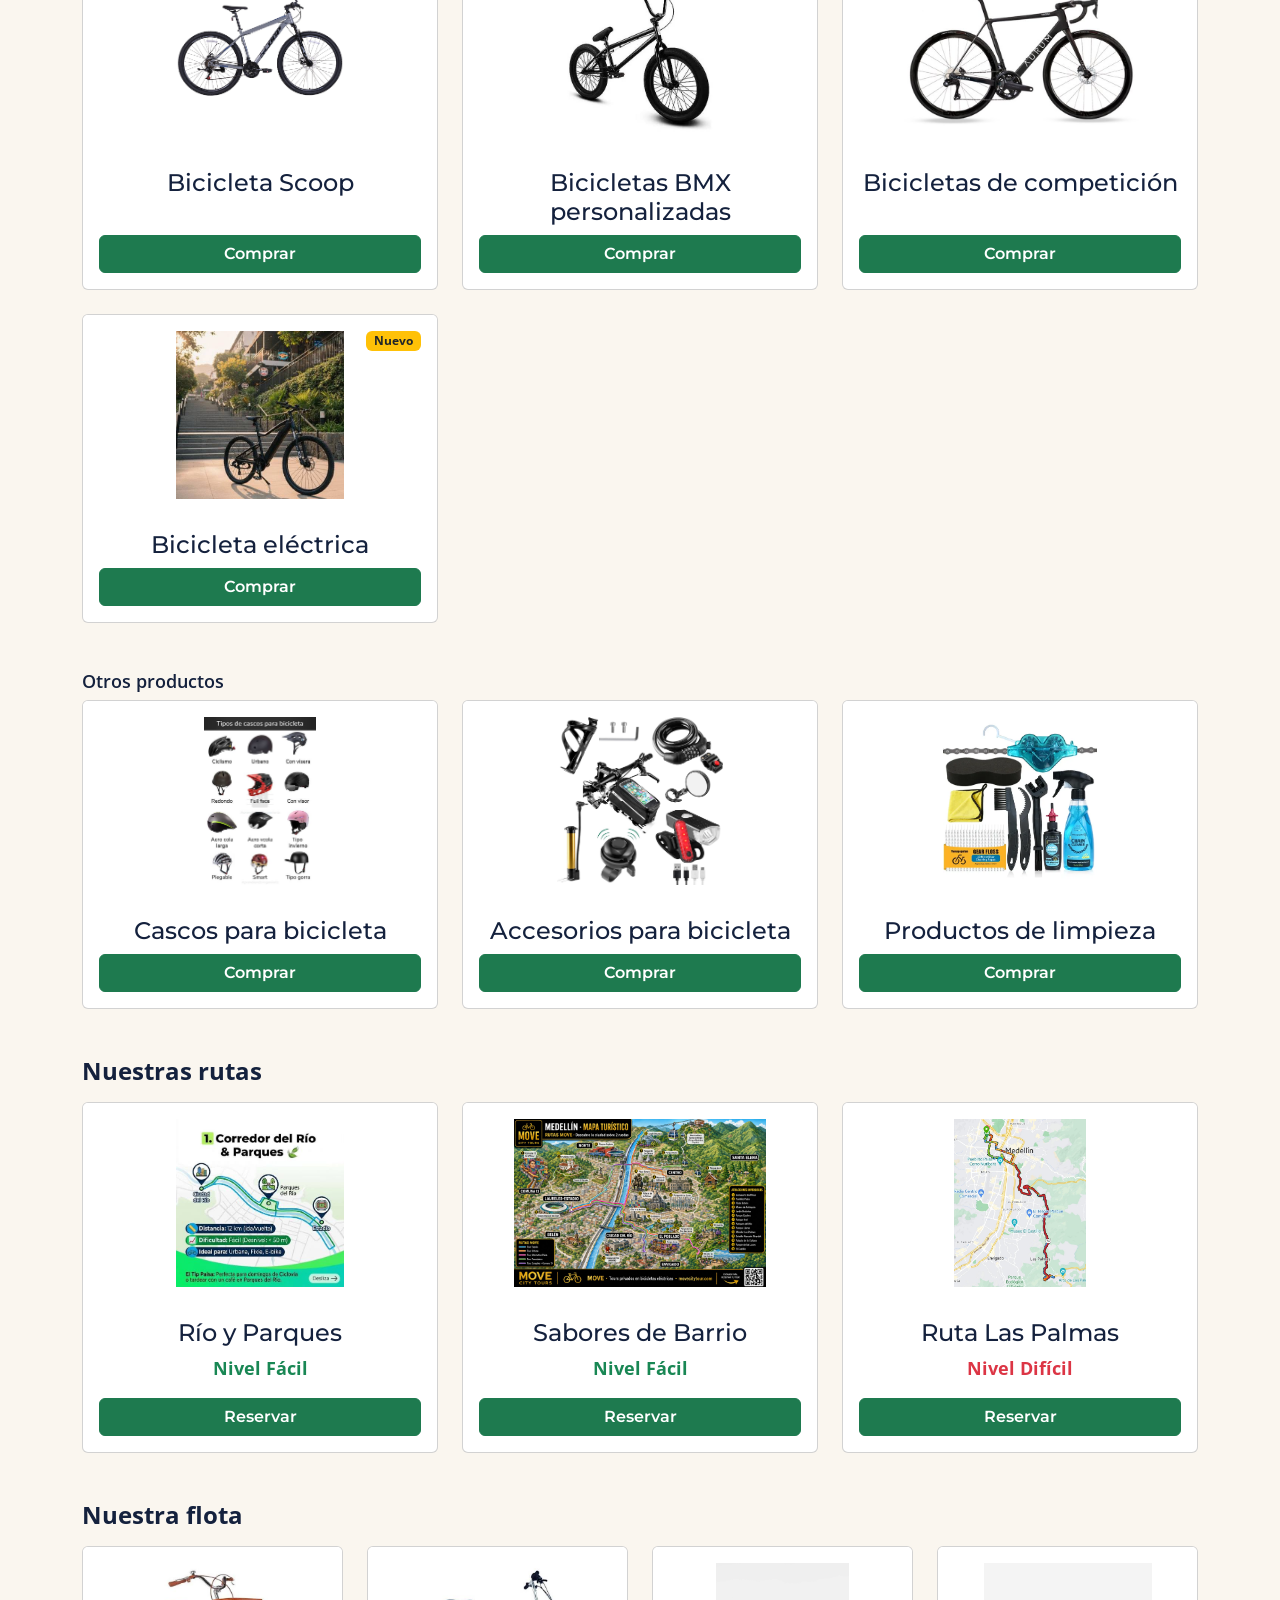
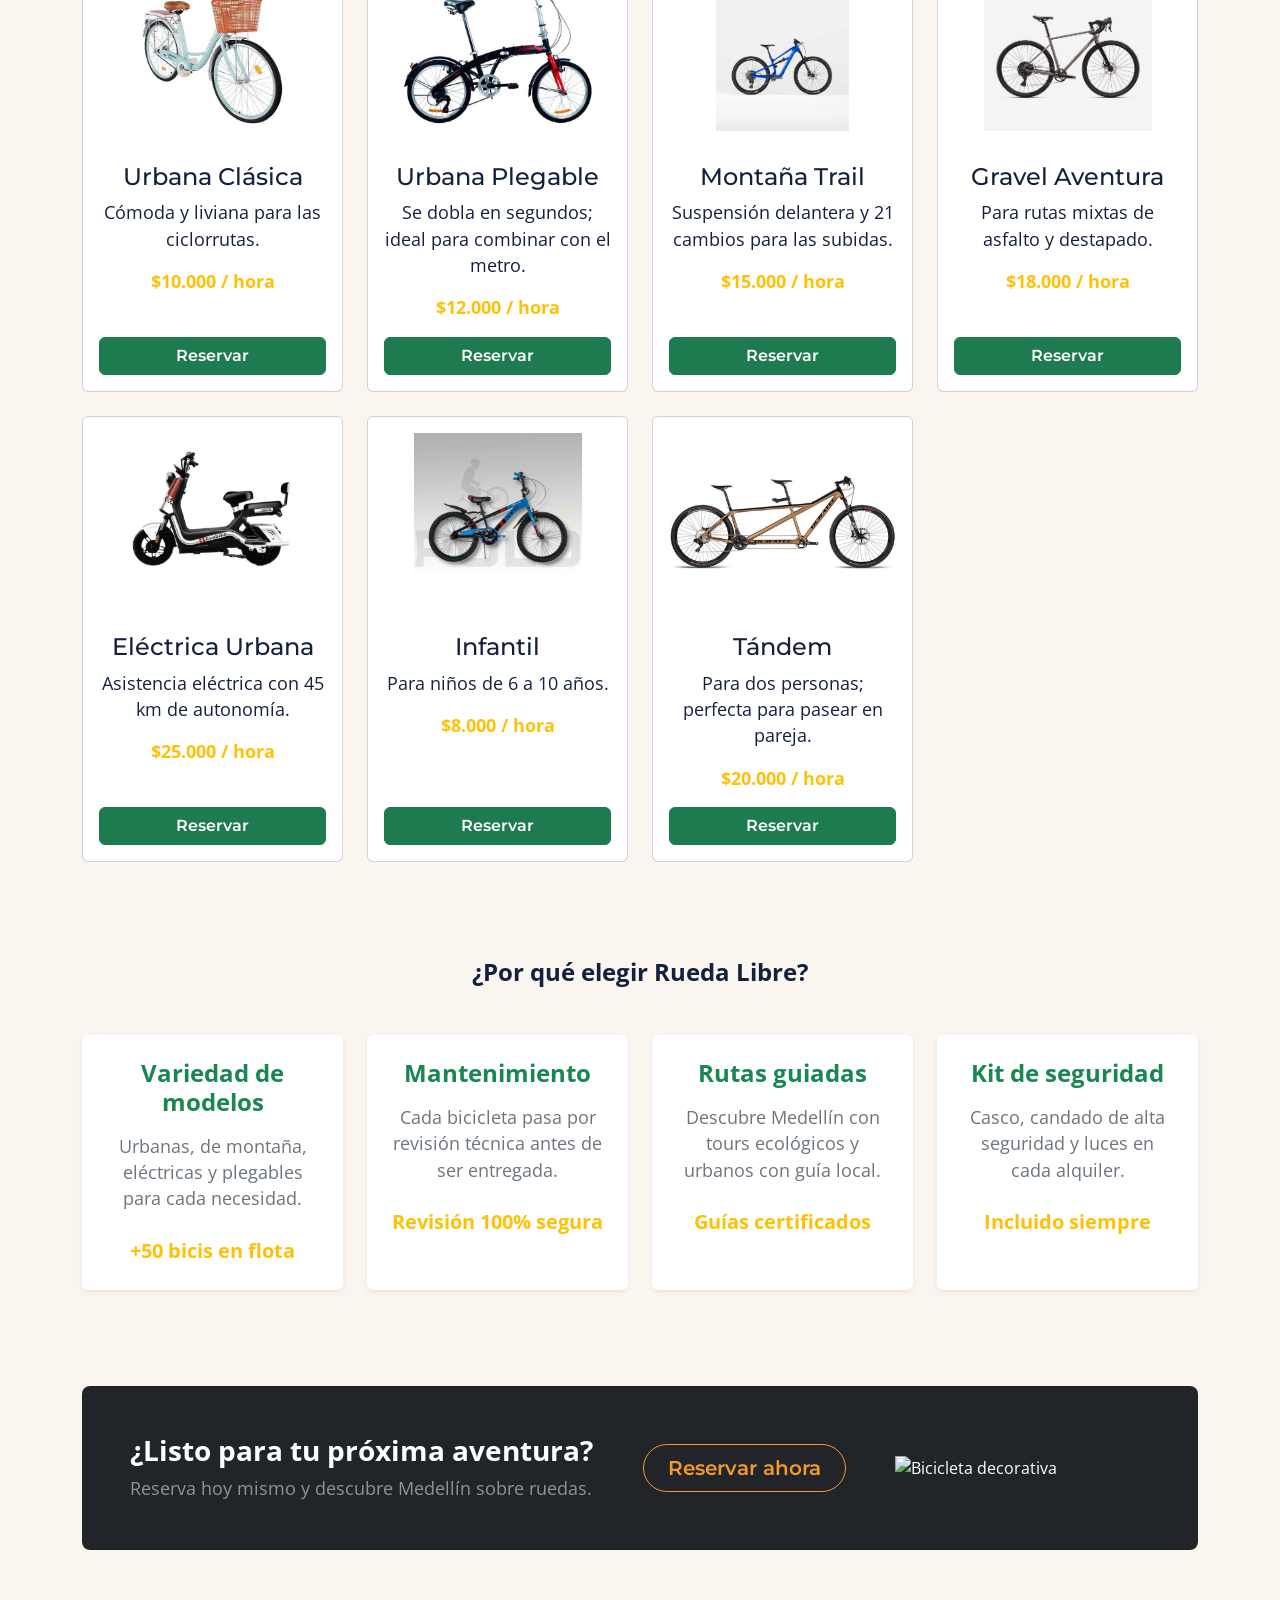
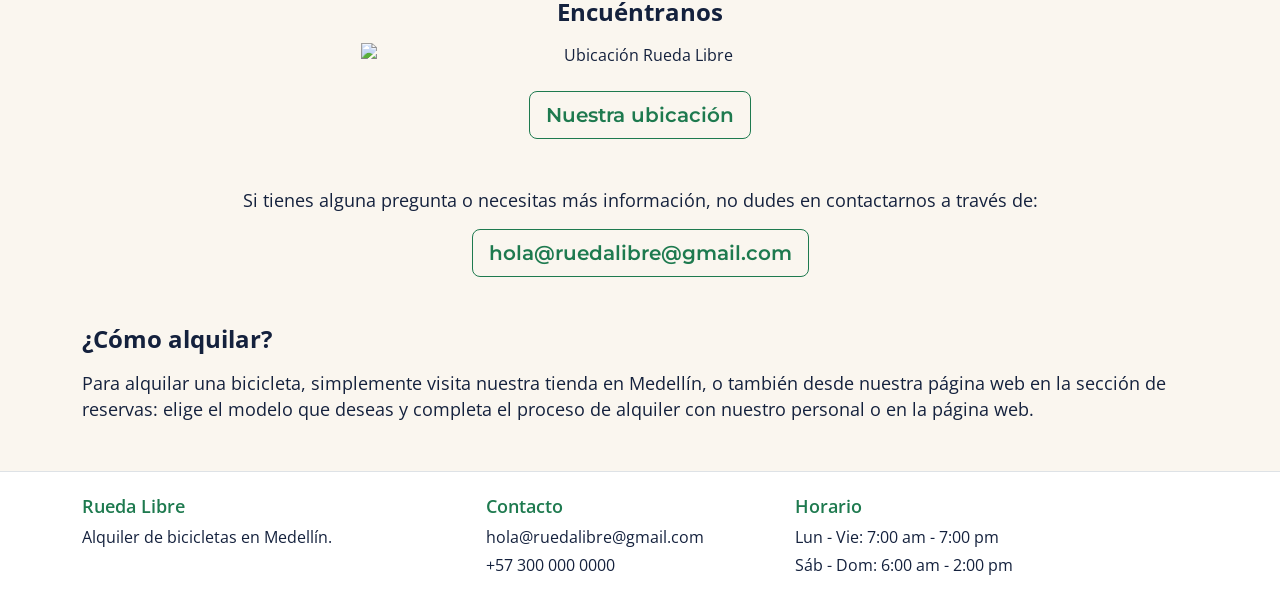
==== commit 65f9909c: "flota en las cards y promociones que flotan" ====
--- a/index.html
+++ b/index.html
@@ -13,18 +13,15 @@
 </head>
 <body>
 
-
   <nav class="navbar navbar-expand-lg bg-white border-bottom py-3">
     <div class="container">
   
       <h1 class="navbar-brand fs-3 mb-0">RUEDA LIBRE</h1>
       
-   
       <button class="navbar-toggler" type="button" data-bs-toggle="collapse" data-bs-target="#menuPrincipal" aria-controls="menuPrincipal" aria-expanded="false" aria-label="Alternar navegación">
-        <span class="navbar-toggler-icon"></span>
+        <div class="navbar-toggler-icon"></div>
       </button>
       
-   
       <div class="collapse navbar-collapse" id="menuPrincipal">
         <ul class="navbar-nav ms-auto mb-2 mb-lg-0 gap-2">
           <li class="nav-item">
@@ -48,6 +45,42 @@
   </nav>
 
   <main class="container mt-4">
+
+    <section class="mb-5">
+      <div id="promocionesCarrusel" class="carousel slide" data-bs-ride="carousel">
+        <div class="carousel-indicators">
+          <button type="button" data-bs-target="#promocionesCarrusel" data-bs-slide-to="0" class="active" aria-current="true" aria-label="Promoción 1"></button>
+          <button type="button" data-bs-target="#promocionesCarrusel" data-bs-slide-to="1" aria-label="Promoción 2"></button>
+          <button type="button" data-bs-target="#promocionesCarrusel" data-bs-slide-to="2" aria-label="Promoción 3"></button>
+        </div>
+        <div class="carousel-inner rounded-3">
+          <div class="carousel-item active position-relative">
+            <img src="img/bicicletaurbanaclasica.png" class="d-block w-100 carousel-img" alt="Martes 2x1 en bicicletas urbanas">
+            <div class="badge bg-success text-white position-absolute top-0 start-0 m-3 z-1">Promoción</div>
+            <div class="badge bg-warning text-dark position-absolute top-0 end-0 m-3 z-1">Nuevo</div>
+          </div>
+          <div class="carousel-item position-relative">
+            <img src="img/bicicletaelectrica.png" class="d-block w-100 carousel-img" alt="20 por ciento de descuento en eléctricas de lunes a jueves">
+            <div class="badge bg-success text-white position-absolute top-0 start-0 m-3 z-1">Promoción</div>
+            <div class="badge bg-warning text-dark position-absolute top-0 end-0 m-3 z-1">Nuevo</div>
+          </div>
+          <div class="carousel-item position-relative">
+            <img src="img/tadem.png" class="d-block w-100 carousel-img" alt="Si cumples años, el recorrido guiado es gratis">
+            <div class="badge bg-success text-white position-absolute top-0 start-0 m-3 z-1">Promoción</div>
+            <div class="badge bg-warning text-dark position-absolute top-0 end-0 m-3 z-1">Nuevo</div>
+          </div>
+        </div>
+        <button class="carousel-control-prev" type="button" data-bs-target="#promocionesCarrusel" data-bs-slide="prev">
+          <div class="carousel-control-prev-icon" aria-hidden="true"></div>
+          <div class="visually-hidden">Anterior</div>
+        </button>
+        <button class="carousel-control-next" type="button" data-bs-target="#promocionesCarrusel" data-bs-slide="next">
+          <div class="carousel-control-next-icon" aria-hidden="true"></div>
+          <div class="visually-hidden">Siguiente</div>
+        </button>
+      </div>
+    </section>
+
     <section class="row align-items-center mb-5 seccion">
       <div class="col-12 col-md-6 text-center mb-4 mb-md-0">
         <img src="img/LogotipocircularRuedaLibre.png" alt="Logo circular de Rueda Libre" class="img-fluid mx-auto d-block w-75">
@@ -88,39 +121,38 @@
       <h3>Lista de productos</h3>
       <div class="row row-cols-1 row-cols-md-2 row-cols-lg-3 g-4">
         <div class="col">
-          <article class="card h-100 text-center p-3">
-            <h3>Bicicleta Scoop</h3>
-            <img src="img/bicicleta-scoop.png" alt="Bicicleta Scoop" class="img-fluid card-img-top p-3">
-            <div class="card-body d-flex flex-column justify-content-end">
-             
-              <a href="paginas/reservas.html" class="btn btn-success w-100 mt-auto">Comprar</a>
-            </div>
-          </article>
-        </div>
-        <div class="col">
-          <article class="card h-100 text-center p-3">
-            <h3>Bicicletas BMX personalizadas</h3>
-            <img src="img/bmx.png" alt="Bicicletas BMX" class="img-fluid card-img-top p-3">
-            <div class="card-body d-flex flex-column justify-content-end">
-              <a href="paginas/reservas.html" class="btn btn-success w-100 mt-auto">Comprar</a>
-            </div>
-          </article>
-        </div>
-        <div class="col">
-          <article class="card h-100 text-center p-3">
-            <h3>Bicicletas de competición</h3>
-            <img src="img/bicicletas-competicion.png" alt="Bicicletas de competición" class="img-fluid card-img-top p-3">
-            <div class="card-body d-flex flex-column justify-content-end">
-              <a href="paginas/reservas.html" class="btn btn-success w-100 mt-auto">Comprar</a>
-            </div>
-          </article>
-        </div>
-        <div class="col">
-          <article class="card h-100 text-center p-3 position-relative">
-            <p class="nuevo position-absolute top-0 end-0 m-3">Nuevo</p> 
-            <h3>Bicicleta eléctrica</h3>
-            <img src="img/bicicletaelectrica.png" alt="Bicicleta eléctrica" class="img-fluid card-img-top p-3">
-            <div class="card-body d-flex flex-column justify-content-end">
+          <article class="card h-100">
+            <img src="img/bicicleta-scoop.png" alt="Bicicleta Scoop" class="card-img-top card-img-uniform">
+            <div class="card-body d-flex flex-column text-center">
+              <h3 class="card-title h4">Bicicleta Scoop</h3>
+              <a href="paginas/reservas.html" class="btn btn-success w-100 mt-auto">Comprar</a>
+            </div>
+          </article>
+        </div>
+        <div class="col">
+          <article class="card h-100">
+            <img src="img/bmx.png" alt="Bicicletas BMX" class="card-img-top card-img-uniform">
+            <div class="card-body d-flex flex-column text-center">
+              <h3 class="card-title h4">Bicicletas BMX personalizadas</h3>
+              <a href="paginas/reservas.html" class="btn btn-success w-100 mt-auto">Comprar</a>
+            </div>
+          </article>
+        </div>
+        <div class="col">
+          <article class="card h-100">
+            <img src="img/bicicletas-competicion.png" alt="Bicicletas de competición" class="card-img-top card-img-uniform">
+            <div class="card-body d-flex flex-column text-center">
+              <h3 class="card-title h4">Bicicletas de competición</h3>
+              <a href="paginas/reservas.html" class="btn btn-success w-100 mt-auto">Comprar</a>
+            </div>
+          </article>
+        </div>
+        <div class="col">
+          <article class="card h-100 position-relative">
+            <div class="badge bg-warning text-dark position-absolute top-0 end-0 m-3 z-1">Nuevo</div>
+            <img src="img/bicicletaelectrica.png" alt="Bicicleta eléctrica" class="card-img-top card-img-uniform">
+            <div class="card-body d-flex flex-column text-center">
+              <h3 class="card-title h4">Bicicleta eléctrica</h3>
               <a href="paginas/reservas.html" class="btn btn-success w-100 mt-auto">Comprar</a>
             </div>
           </article>
@@ -132,28 +164,28 @@
       <h3>Otros productos</h3>
       <div class="row row-cols-1 row-cols-md-2 row-cols-lg-3 g-4">
         <div class="col">
-          <article class="card h-100 text-center p-3">
-            <h3>Cascos para bicicleta</h3>
-            <img src="img/cascos-bicicleta.png" alt="Cascos para bicicleta" class="img-fluid card-img-top p-3">
-            <div class="card-body d-flex flex-column justify-content-end">
-              <a href="paginas/reservas.html" class="btn btn-success w-100 mt-auto">Comprar</a>
-            </div>
-          </article>
-        </div>
-        <div class="col">
-          <article class="card h-100 text-center p-3">
-            <h3>Accesorios para bicicleta</h3>
-            <img src="img/accesorios-bicicleta.png" alt="Accesorios para bicicleta" class="img-fluid card-img-top p-3">
-            <div class="card-body d-flex flex-column justify-content-end">
-              <a href="paginas/reservas.html" class="btn btn-success w-100 mt-auto">Comprar</a>
-            </div>
-          </article>
-        </div>
-        <div class="col">
-          <article class="card h-100 text-center p-3">
-            <h3>Productos de limpieza</h3>
-            <img src="img/kit-limpieza-bicicleta.png" alt="Productos de limpieza para bicicleta" class="img-fluid card-img-top p-3">
-            <div class="card-body d-flex flex-column justify-content-end">
+          <article class="card h-100">
+            <img src="img/cascos-bicicleta.png" alt="Cascos para bicicleta" class="card-img-top card-img-uniform">
+            <div class="card-body d-flex flex-column text-center">
+              <h3 class="card-title h4">Cascos para bicicleta</h3>
+              <a href="paginas/reservas.html" class="btn btn-success w-100 mt-auto">Comprar</a>
+            </div>
+          </article>
+        </div>
+        <div class="col">
+          <article class="card h-100">
+            <img src="img/accesorios-bicicleta.png" alt="Accesorios para bicicleta" class="card-img-top card-img-uniform">
+            <div class="card-body d-flex flex-column text-center">
+              <h3 class="card-title h4">Accesorios para bicicleta</h3>
+              <a href="paginas/reservas.html" class="btn btn-success w-100 mt-auto">Comprar</a>
+            </div>
+          </article>
+        </div>
+        <div class="col">
+          <article class="card h-100">
+            <img src="img/kit-limpieza-bicicleta.png" alt="Productos de limpieza para bicicleta" class="card-img-top card-img-uniform">
+            <div class="card-body d-flex flex-column text-center">
+              <h3 class="card-title h4">Productos de limpieza</h3>
               <a href="paginas/reservas.html" class="btn btn-success w-100 mt-auto">Comprar</a>
             </div>
           </article>
@@ -165,31 +197,31 @@
       <h2>Nuestras rutas</h2>
       <div class="row row-cols-1 row-cols-md-2 row-cols-lg-3 g-4">
         <div class="col">
-          <article class="card h-100 text-center p-3">
-            <h3>Río y Parques</h3>
-            <img src="img/rutarioyparques.png" alt="Ruta río y parques" class="img-fluid card-img-top p-3">
-            <h3>Nivel Fácil</h3>
-            <div class="card-body d-flex flex-column justify-content-end">
-              <a href="paginas/reservas.html" class="btn btn-success w-100 mt-auto">Reservar</a>
-            </div>
-          </article>
-        </div>
-        <div class="col">
-          <article class="card h-100 text-center p-3">
-            <h3>Sabores de Barrio</h3>
-            <img src="img/rutabarrios.png" alt="Rutas urbanas" class="img-fluid card-img-top p-3">
-            <h3>Nivel Fácil</h3>
-            <div class="card-body d-flex flex-column justify-content-end">
-              <a href="paginas/reservas.html" class="btn btn-success w-100 mt-auto">Reservar</a>
-            </div>
-          </article>
-        </div>
-        <div class="col">
-          <article class="card h-100 text-center p-3">
-            <h3>Ruta Las Palmas</h3>
-            <img src="img/laspalmas.png" alt="Ruta Las Palmas" class="img-fluid card-img-top p-3">
-            <h3>Nivel Difícil</h3>
-            <div class="card-body d-flex flex-column justify-content-end">
+          <article class="card h-100">
+            <img src="img/rutarioyparques.png" alt="Ruta río y parques" class="card-img-top card-img-uniform">
+            <div class="card-body d-flex flex-column text-center">
+              <h3 class="card-title h4">Río y Parques</h3>
+              <p class="card-text text-success fw-bold">Nivel Fácil</p>
+              <a href="paginas/reservas.html" class="btn btn-success w-100 mt-auto">Reservar</a>
+            </div>
+          </article>
+        </div>
+        <div class="col">
+          <article class="card h-100">
+            <img src="img/rutabarrios.png" alt="Rutas urbanas" class="card-img-top card-img-uniform">
+            <div class="card-body d-flex flex-column text-center">
+              <h3 class="card-title h4">Sabores de Barrio</h3>
+              <p class="card-text text-success fw-bold">Nivel Fácil</p>
+              <a href="paginas/reservas.html" class="btn btn-success w-100 mt-auto">Reservar</a>
+            </div>
+          </article>
+        </div>
+        <div class="col">
+          <article class="card h-100">
+            <img src="img/laspalmas.png" alt="Ruta Las Palmas" class="card-img-top card-img-uniform">
+            <div class="card-body d-flex flex-column text-center">
+              <h3 class="card-title h4">Ruta Las Palmas</h3>
+              <p class="card-text text-danger fw-bold">Nivel Difícil</p>
               <a href="paginas/reservas.html" class="btn btn-success w-100 mt-auto">Reservar</a>
             </div>
           </article>
@@ -201,66 +233,80 @@
       <h2>Nuestra flota</h2>
       <div class="row row-cols-1 row-cols-md-2 row-cols-lg-4 g-4">        
         <div class="col">
-          <article class="card-flota h-100 text-center p-3">
-            <img src="img/bicicletaurbanaclasica.png" alt="Urbana Clásica" class="img-fluid mb-3">
-            <h3>Urbana Clásica</h3>
-            <p>Cómoda y liviana para las ciclorrutas.</p>
-            <p class="precio">$10.000 / hora</p>
-            <a href="paginas/reservas.html" class="btn btn-success w-100 mt-auto">Reservar</a>
-          </article>
-        </div>
-        <div class="col">
-          <article class="card-flota h-100 text-center p-3">
-            <img src="img/urbanaplegable.png" alt="Urbana Plegable" class="img-fluid mb-3">
-            <h3>Urbana Plegable</h3>
-            <p>Se dobla en segundos; ideal para combinar con el metro.</p>
-            <p class="precio">$12.000 / hora</p>
-            <a href="paginas/reservas.html" class="btn btn-success w-100 mt-auto">Reservar</a>
-          </article>
-        </div>
-        <div class="col">
-          <article class="card-flota h-100 text-center p-3">
-            <img src="img/bicitrail.png" alt="Montaña Trail" class="img-fluid mb-3">
-            <h3>Montaña Trail</h3>
-            <p>Suspensión delantera y 21 cambios para las subidas.</p>
-            <p class="precio">$15.000 / hora</p>
-            <a href="paginas/reservas.html" class="btn btn-success w-100 mt-auto">Reservar</a>
-          </article>
-        </div>
-        <div class="col">
-          <article class="card-flota h-100 text-center p-3">
-            <img src="img/gravil plantar.avif" alt="Gravel Aventura" class="img-fluid mb-3">
-            <h3>Gravel Aventura</h3>
-            <p>Para rutas mixtas de asfalto y destapado.</p>
-            <p class="precio">$18.000 / hora</p>
-            <a href="paginas/reservas.html" class="btn btn-success w-100 mt-auto">Reservar</a>
-          </article>
-        </div>
-        <div class="col">
-          <article class="card-flota h-100 text-center p-3">
-            <img src="img/electricaurbana.png" alt="Eléctrica Urbana" class="img-fluid mb-3">
-            <h3>Eléctrica Urbana</h3>
-            <p>Asistencia eléctrica con 45 km de autonomía.</p>
-            <p class="precio">$25.000 / hora</p>
-            <a href="paginas/reservas.html" class="btn btn-success w-100 mt-auto">Reservar</a>
-          </article>
-        </div>
-        <div class="col">
-          <article class="card-flota h-100 text-center p-3">
-            <img src="img/infatil.png" alt="Bicicleta Infantil" class="img-fluid mb-3">
-            <h3>Infantil</h3>
-            <p>Para niños de 6 a 10 años.</p>
-            <p class="precio">$8.000 / hora</p>
-            <a href="paginas/reservas.html" class="btn btn-success w-100 mt-auto">Reservar</a>
-          </article>
-        </div>
-        <div class="col">
-          <article class="card-flota h-100 text-center p-3">
-            <img src="img/tadem.png" alt="Bicicleta Tándem" class="img-fluid mb-3">
-            <h3>Tándem</h3>
-            <p>Para dos personas; perfecta para pasear en pareja.</p>
-            <p class="precio">$20.000 / hora</p>
-            <a href="paginas/reservas.html" class="btn btn-success w-100 mt-auto">Reservar</a>
+          <article class="card h-100">
+            <img src="img/bicicletaurbanaclasica.png" alt="Urbana Clásica" class="card-img-top card-img-uniform">
+            <div class="card-body d-flex flex-column text-center">
+              <h3 class="card-title h4">Urbana Clásica</h3>
+              <p class="card-text">Cómoda y liviana para las ciclorrutas.</p>
+              <p class="card-text fw-bold text-warning">$10.000 / hora</p>
+              <a href="paginas/reservas.html" class="btn btn-success w-100 mt-auto">Reservar</a>
+            </div>
+          </article>
+        </div>
+        <div class="col">
+          <article class="card h-100">
+            <img src="img/urbanaplegable.png" alt="Urbana Plegable" class="card-img-top card-img-uniform">
+            <div class="card-body d-flex flex-column text-center">
+              <h3 class="card-title h4">Urbana Plegable</h3>
+              <p class="card-text">Se dobla en segundos; ideal para combinar con el metro.</p>
+              <p class="card-text fw-bold text-warning">$12.000 / hora</p>
+              <a href="paginas/reservas.html" class="btn btn-success w-100 mt-auto">Reservar</a>
+            </div>
+          </article>
+        </div>
+        <div class="col">
+          <article class="card h-100">
+            <img src="img/bicitrail.png" alt="Montaña Trail" class="card-img-top card-img-uniform">
+            <div class="card-body d-flex flex-column text-center">
+              <h3 class="card-title h4">Montaña Trail</h3>
+              <p class="card-text">Suspensión delantera y 21 cambios para las subidas.</p>
+              <p class="card-text fw-bold text-warning">$15.000 / hora</p>
+              <a href="paginas/reservas.html" class="btn btn-success w-100 mt-auto">Reservar</a>
+            </div>
+          </article>
+        </div>
+        <div class="col">
+          <article class="card h-100">
+            <img src="img/gravil plantar.avif" alt="Gravel Aventura" class="card-img-top card-img-uniform">
+            <div class="card-body d-flex flex-column text-center">
+              <h3 class="card-title h4">Gravel Aventura</h3>
+              <p class="card-text">Para rutas mixtas de asfalto y destapado.</p>
+              <p class="card-text fw-bold text-warning">$18.000 / hora</p>
+              <a href="paginas/reservas.html" class="btn btn-success w-100 mt-auto">Reservar</a>
+            </div>
+          </article>
+        </div>
+        <div class="col">
+          <article class="card h-100">
+            <img src="img/electricaurbana.png" alt="Eléctrica Urbana" class="card-img-top card-img-uniform">
+            <div class="card-body d-flex flex-column text-center">
+              <h3 class="card-title h4">Eléctrica Urbana</h3>
+              <p class="card-text">Asistencia eléctrica con 45 km de autonomía.</p>
+              <p class="card-text fw-bold text-warning">$25.000 / hora</p>
+              <a href="paginas/reservas.html" class="btn btn-success w-100 mt-auto">Reservar</a>
+            </div>
+          </article>
+        </div>
+        <div class="col">
+          <article class="card h-100">
+            <img src="img/infatil.png" alt="Bicicleta Infantil" class="card-img-top card-img-uniform">
+            <div class="card-body d-flex flex-column text-center">
+              <h3 class="card-title h4">Infantil</h3>
+              <p class="card-text">Para niños de 6 a 10 años.</p>
+              <p class="card-text fw-bold text-warning">$8.000 / hora</p>
+              <a href="paginas/reservas.html" class="btn btn-success w-100 mt-auto">Reservar</a>
+            </div>
+          </article>
+        </div>
+        <div class="col">
+          <article class="card h-100">
+            <img src="img/tadem.png" alt="Bicicleta Tándem" class="card-img-top card-img-uniform">
+            <div class="card-body d-flex flex-column text-center">
+              <h3 class="card-title h4">Tándem</h3>
+              <p class="card-text">Para dos personas; perfecta para pasear en pareja.</p>
+              <p class="card-text fw-bold text-warning">$20.000 / hora</p>
+              <a href="paginas/reservas.html" class="btn btn-success w-100 mt-auto">Reservar</a>
+            </div>
           </article>
         </div>
       </div>
@@ -352,7 +398,6 @@
     <a href="https://wa.me/573000000000" target="_blank" rel="noopener noreferrer" class="whatsapp-BOTON" aria-label="Chatear por WhatsApp">WhatsApp</a>
   </footer>
 
-
   <script src="https://cdn.jsdelivr.net/npm/bootstrap@5.3.3/dist/js/bootstrap.bundle.min.js"></script>
 </body>
 </html>
--- a/css/style.css
+++ b/css/style.css
@@ -15,6 +15,7 @@
     --font-titulos: 'Montserrat', Arial, sans-serif;
     --font-textos: 'Open Sans', Arial, sans-serif;
 
+    /* Variables mapeadas para Bootstrap */
     --bs-success: var(--color-verde-ruta);
     --bs-warning: var(--color-naranja-pedal);
     --bs-dark: var(--color-azul-noche);
@@ -29,7 +30,7 @@
     overflow-x: hidden; 
 }
 
-/*   JERARQUÍA DE TEXTOS*/
+/* JERARQUÍA DE TEXTOS */
 .h1, .h2, .h3, .h4, .h5, .h6 {
     font-family: var(--font-titulos);
     color: var(--color-azul-noche);
@@ -46,7 +47,7 @@
     color: var(--color-azul-noche);
 }
 
-/* NAVBAR Y BANNERS */
+/* NAVBAR Y BANNERS (MANTENIENDO EL HOVER ORIGINAL VERDE) */
 .navbar-brand {
     font-family: var(--font-titulos);
     color: var(--color-azul-noche);
@@ -67,36 +68,80 @@
     font-weight: 600;
 }
 
-/* Clase para las imágenes de cabecera (Tarifas y Reservas) */
 .img-banner {
     max-width: 300px;
     width: 100%;
     height: auto;
 }
 
-/*
-   COMPONENTES
- */
-footer {
-    border-top: 1px solid var(--color-gris-asfalto);
-}
-.footer-bloque h3 { color: var(--color-verde-ruta); margin-bottom: 0.5rem; }
-.footer-bloque p { font-size: 1rem; margin-bottom: 0.25rem; }
-
-#tabla-bicis, #tabla-rutas, .tabla-horarios {
-    border-collapse: collapse;
-    font-size: 0.85rem;
+/* CARRUSEL DE PROMOCIONES */
+.carousel-img {
+    width: 100%;
+    height: 450px;
+    object-fit: contain; 
+    background-color: #ffffff; 
+}
+
+@media (max-width: 768px) {
+    .carousel-img {
+        height: 250px;
+    }
+}
+
+/* TARJETAS: Altura uniforme para imágenes */
+.card-img-uniform {
+    height: 200px;
+    object-fit: contain;
     background-color: #ffffff;
-}
-th, td {
-    border: 1px solid var(--color-negro);
-    padding: 0.5rem;
-    text-align: left;
-    color: var(--color-azul-noche);
-}
-th { background-color: var(--color-verde-ruta); color: #ffffff; font-weight: bold; }
-tr:nth-child(even) { background-color: var(--color-crema); }
-
+    padding: 1rem;
+}
+
+/* BOTONES PERSONALIZADOS (HOVER Y FOCUS EN NARANJA) */
+.btn-success {
+    background-color: var(--color-verde-ruta);
+    border-color: var(--color-verde-ruta);
+    color: #ffffff;
+    font-family: var(--font-titulos);
+    font-weight: 600;
+    transition: all 0.3s ease;
+}
+
+.btn-success:hover, .btn-success:focus {
+    background-color: var(--color-naranja-pedal);
+    border-color: var(--color-naranja-pedal);
+    color: var(--color-azul-noche); 
+    box-shadow: 0 0 0 0.25rem rgba(243, 154, 43, 0.5);
+}
+
+.btn-outline-success {
+    color: var(--color-verde-ruta);
+    border-color: var(--color-verde-ruta);
+    font-family: var(--font-titulos);
+    font-weight: 600;
+    transition: all 0.3s ease;
+}
+
+.btn-outline-success:hover, .btn-outline-success:focus {
+    background-color: var(--color-naranja-pedal);
+    border-color: var(--color-naranja-pedal);
+    color: var(--color-azul-noche);
+}
+
+.btn-outline-warning {
+    color: var(--color-naranja-pedal);
+    border-color: var(--color-naranja-pedal);
+    font-family: var(--font-titulos);
+    font-weight: 600;
+    transition: all 0.3s ease;
+}
+
+.btn-outline-warning:hover, .btn-outline-warning:focus {
+    background-color: var(--color-naranja-pedal);
+    color: var(--color-azul-noche);
+    border-color: var(--color-naranja-pedal);
+}
+
+/* FORMULARIOS */
 fieldset { border: 1px solid var(--color-gris-asfalto); }
 legend { font-family: var(--font-titulos); color: var(--color-azul-noche); }
 .form-label { font-weight: 600; color: var(--color-azul-noche); }
@@ -104,24 +149,10 @@
 .form-control:focus, .form-select:focus {
     border-color: var(--color-naranja-pedal);
     box-shadow: 0 0 0 0.25rem rgba(243, 154, 43, 0.25);
-}
-
-.card, .card-flota {
-    border: 1px solid var(--color-gris-asfalto);
-    border-radius: 8px;
-    box-shadow: 0 4px 6px rgba(0,0,0,0.05);
-    background-color: #ffffff;
-}
-.nuevo {
-    background-color: var(--color-naranja-pedal);
-    color: var(--color-azul-noche);
-    padding: 0.25rem 0.75rem;
-    border-radius: 4px;
-    font-weight: bold;
-    font-size: 0.85rem;
-}
-.card img, .card-flota img { width: 100%; height: 200px; object-fit: contain; }
-
+    outline: none;
+}
+
+/* SERVICIOS */
 .servicios { list-style-position: inside; padding: 0; }
 .servicios li {
     background-color: #ffffff;
@@ -130,7 +161,36 @@
     padding: 1rem;
     margin-bottom: 0.75rem;
     box-shadow: 0 4px 6px rgba(0,0,0,0.05);
-}
+    transition: transform 0.2s ease-in-out;
+}
+
+.servicios li:hover {
+    transform: translateY(-2px);
+    box-shadow: 0 6px 12px rgba(0,0,0,0.1);
+    border-color: var(--color-verde-ruta);
+}
+
+/* TABLAS */
+#tabla-bicis, #tabla-rutas, .tabla-horarios {
+    border-collapse: collapse;
+    font-size: 0.85rem;
+    background-color: #ffffff;
+}
+th, td {
+    border: 1px solid var(--color-negro);
+    padding: 0.5rem;
+    text-align: left;
+    color: var(--color-azul-noche);
+}
+th { background-color: var(--color-verde-ruta); color: #ffffff; font-weight: bold; }
+tr:nth-child(even) { background-color: var(--color-crema); }
+
+/* FOOTER Y WHATSAPP */
+footer {
+    border-top: 1px solid var(--color-gris-asfalto);
+}
+.footer-bloque h3 { color: var(--color-verde-ruta); margin-bottom: 0.5rem; }
+.footer-bloque p { font-size: 1rem; margin-bottom: 0.25rem; }
 
 .whatsapp-BOTON {
     position: fixed;
@@ -144,6 +204,12 @@
     font-weight: 600;
     box-shadow: 0 0.25rem 0.5rem rgba(0, 0, 0, 0.2);
     z-index: 1000;
+    transition: transform 0.2s ease;
+}
+
+.whatsapp-BOTON:hover {
+    transform: scale(1.05);
+    color: #ffffff;
 }
 
 @media (min-width: 768px) {
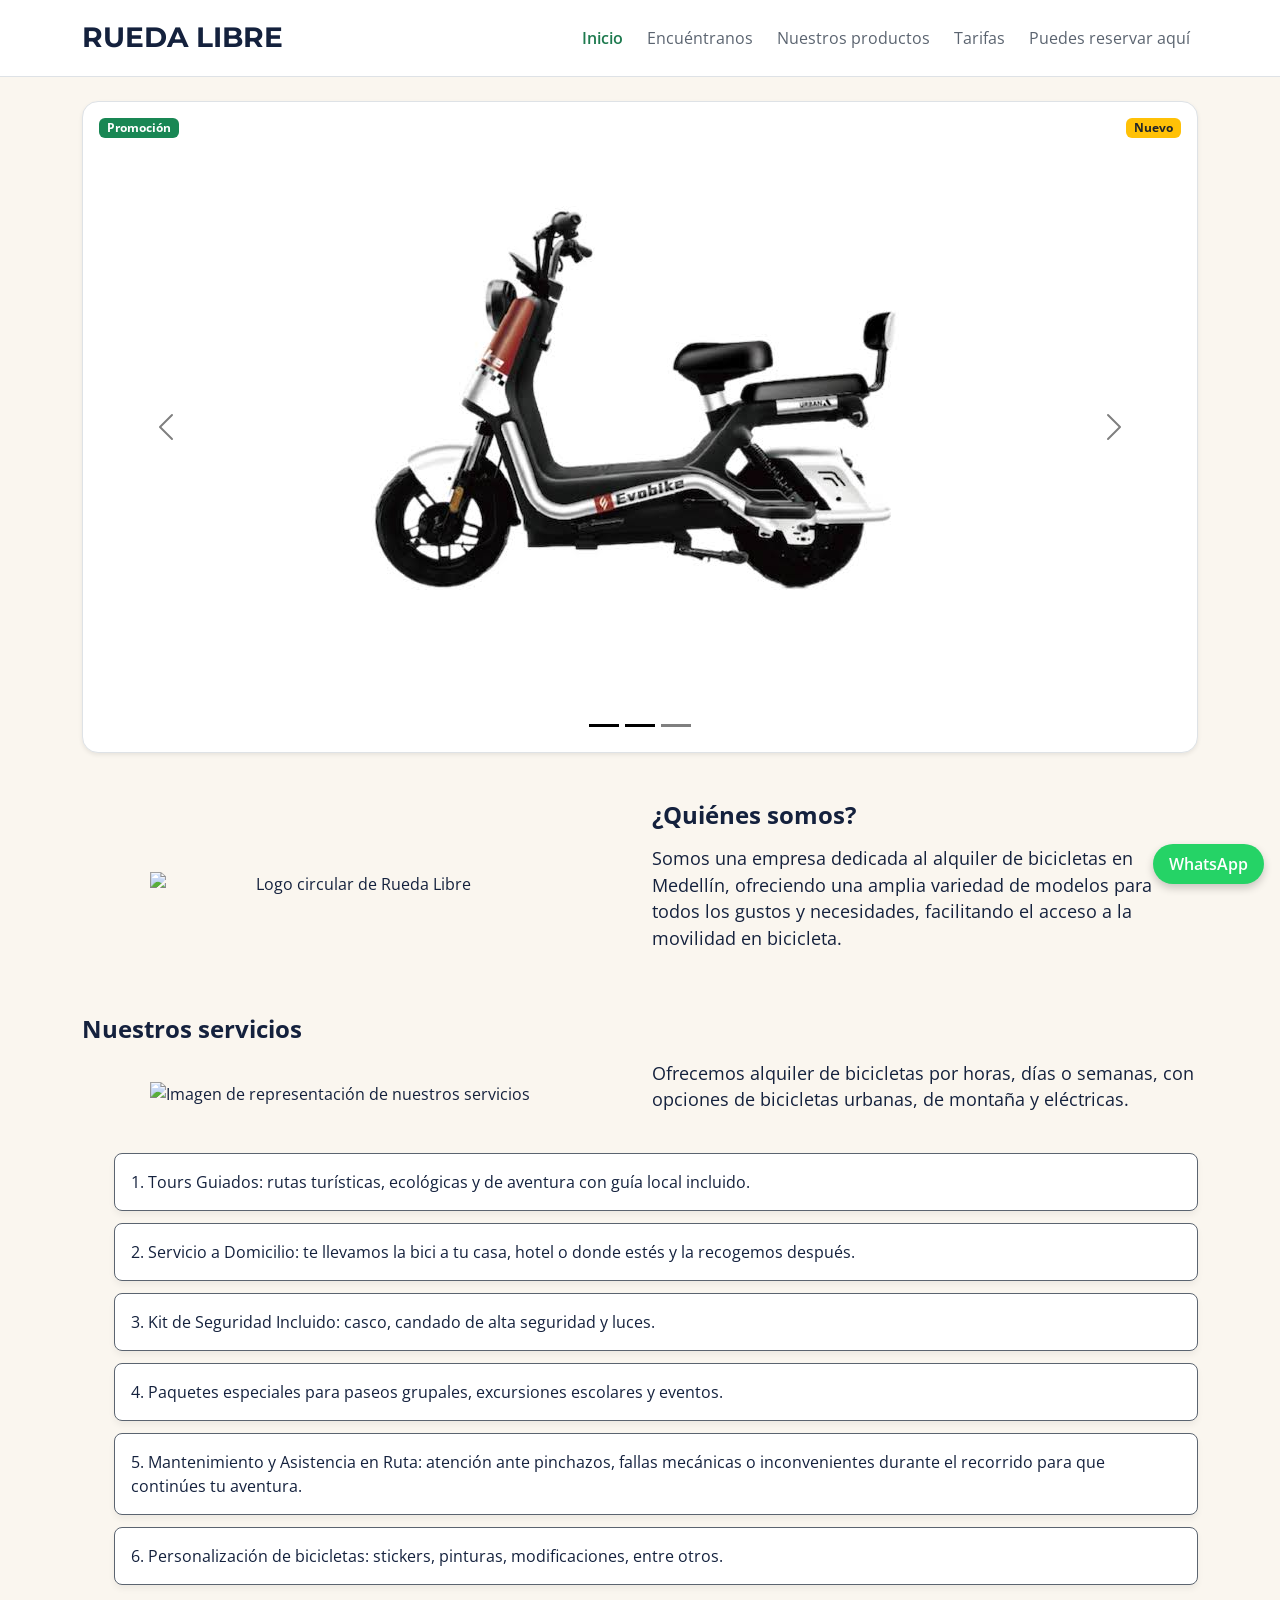
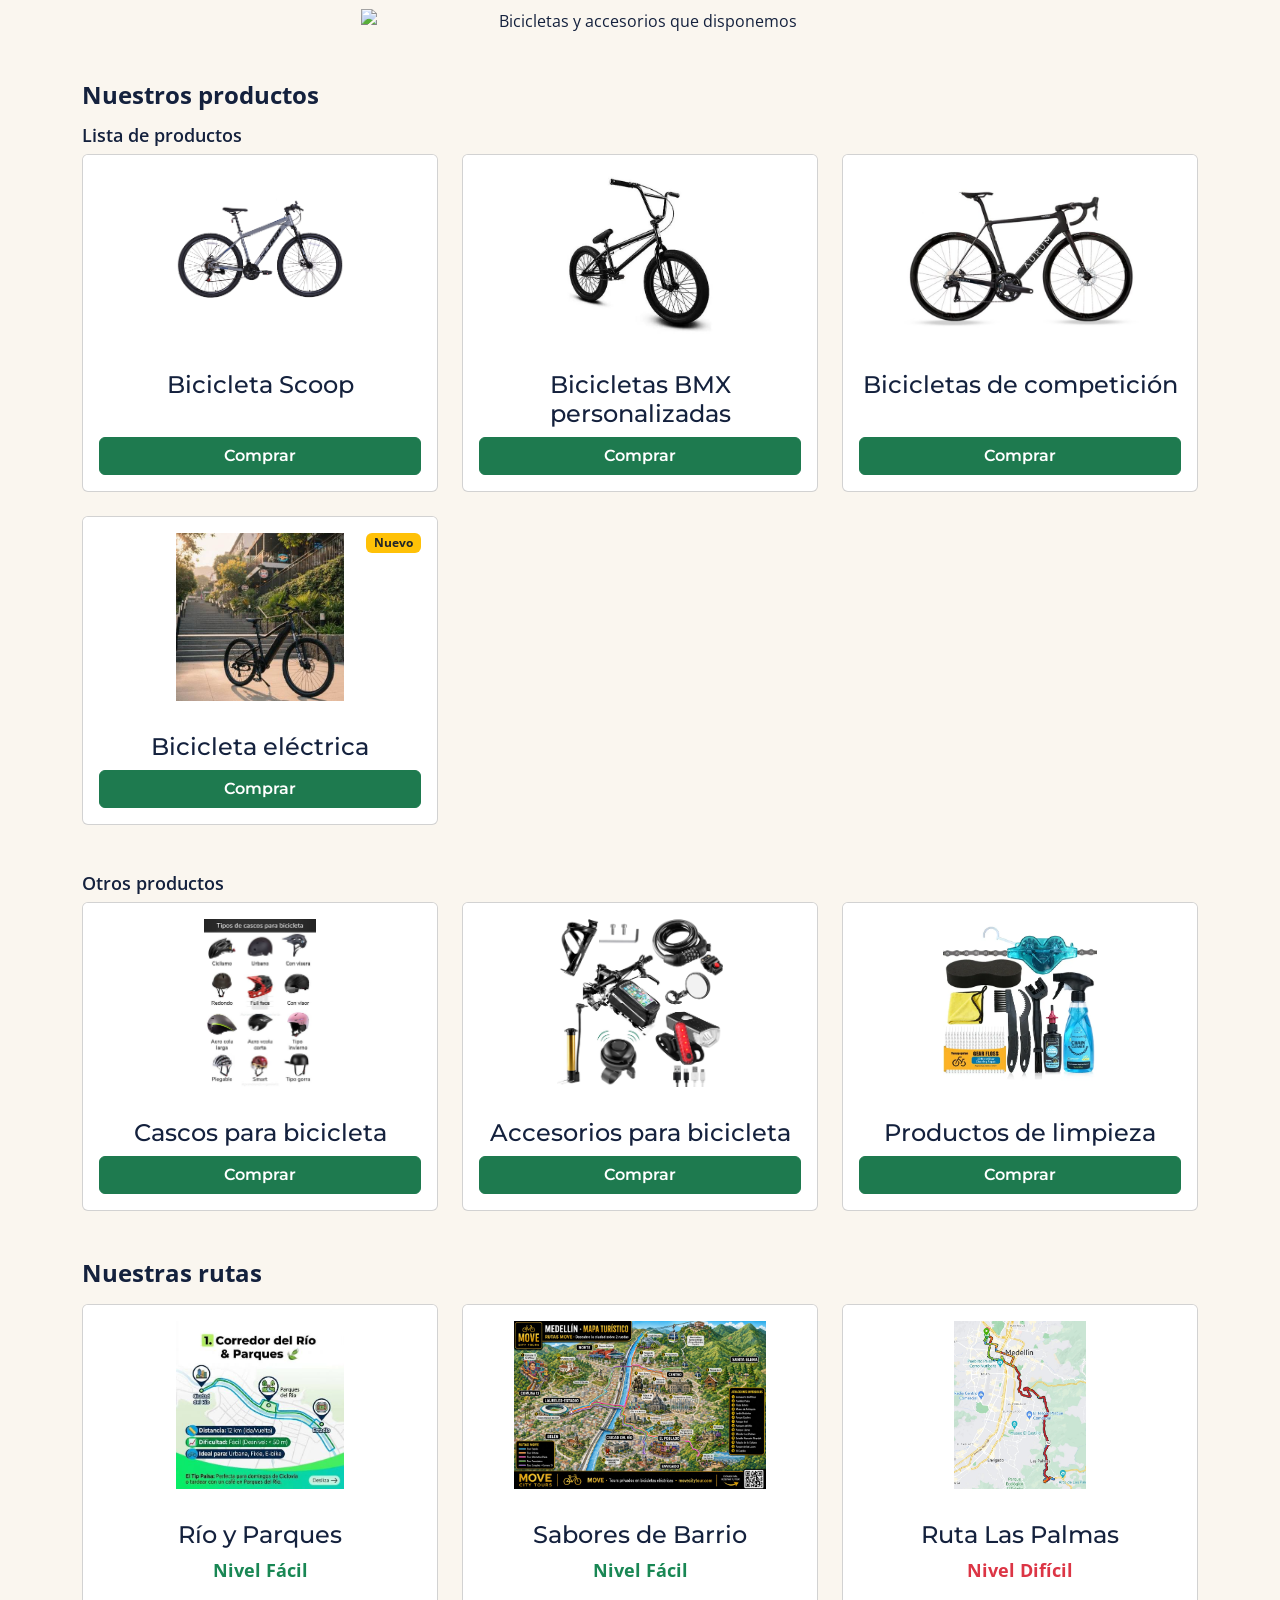
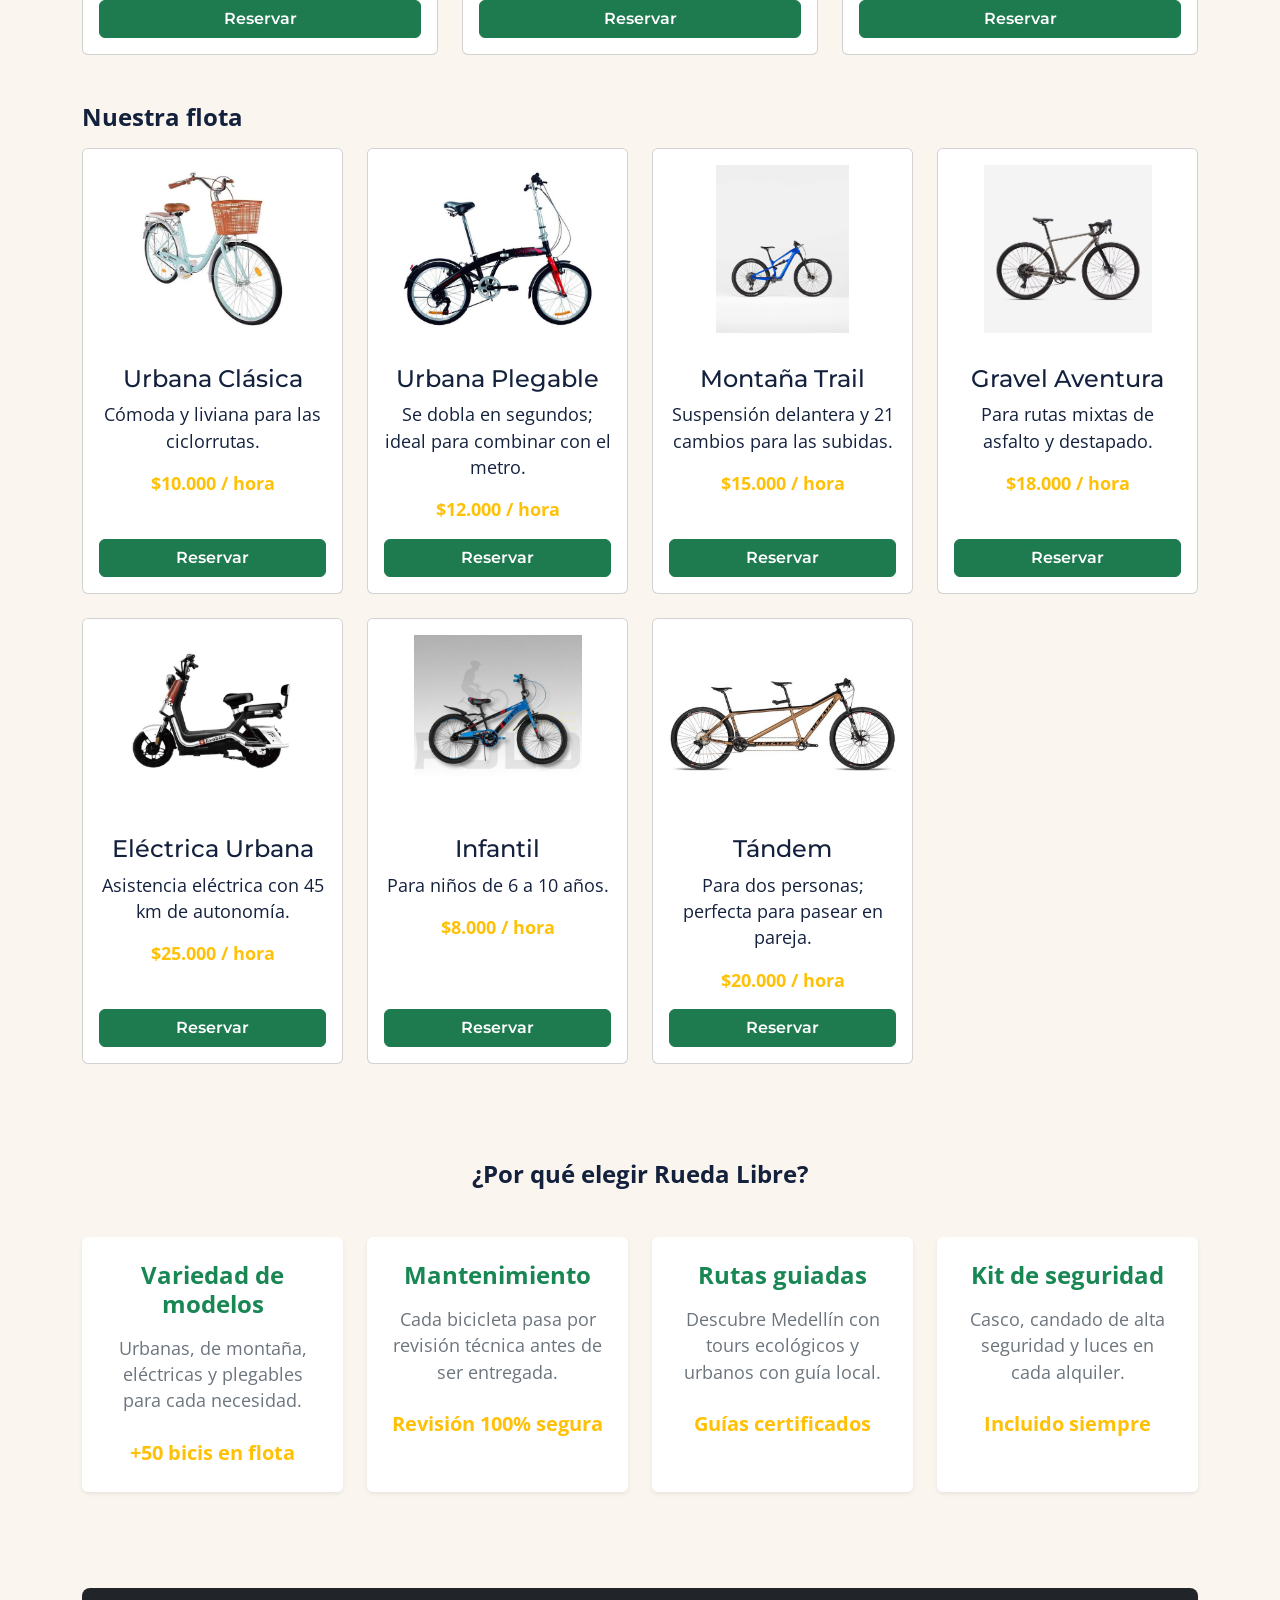
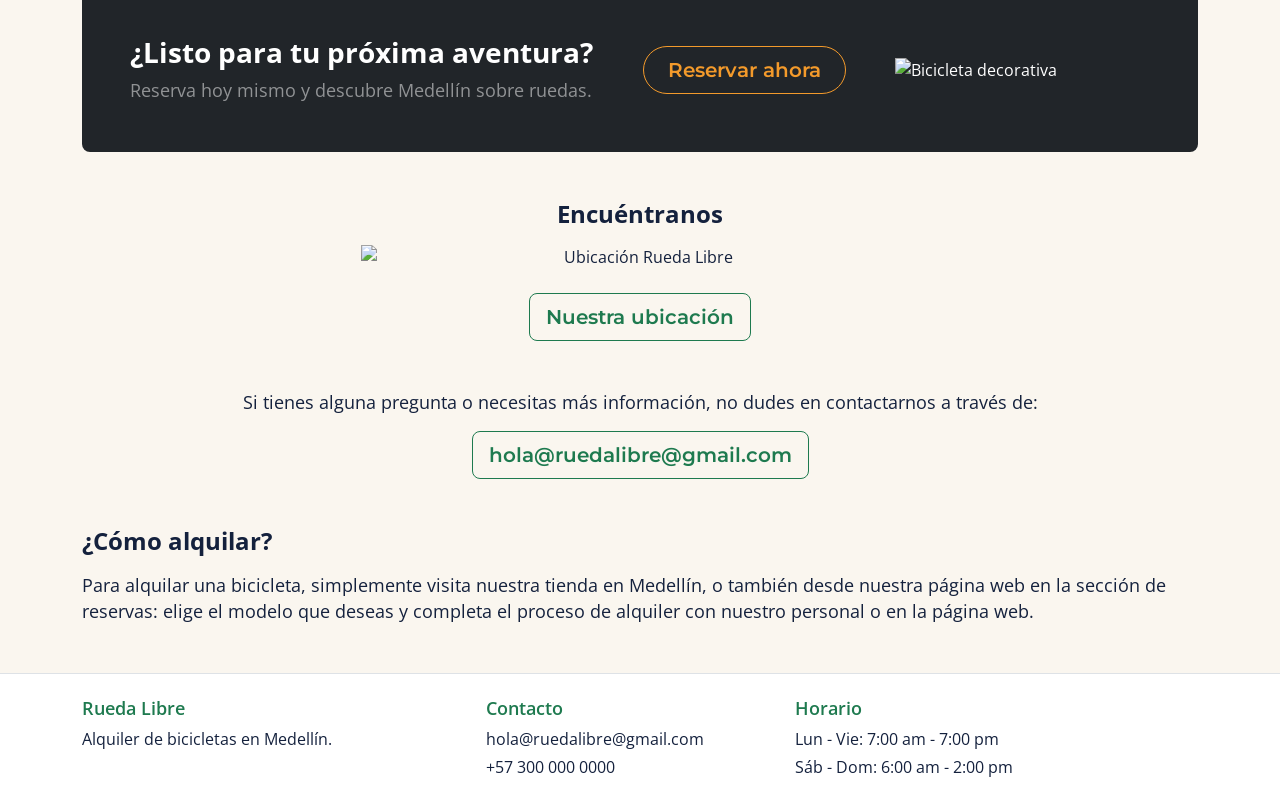
==== commit 1e24411d: "La flota en cards y promociones que rotan" ====
--- a/index.html
+++ b/index.html
@@ -45,31 +45,43 @@
   </nav>
 
   <main class="container mt-4">
-
     <section class="mb-5">
-      <div id="promocionesCarrusel" class="carousel slide" data-bs-ride="carousel">
+      <div id="promocionesCarrusel" class="carousel slide carousel-dark" data-bs-ride="carousel" data-bs-interval="1000">
+        
         <div class="carousel-indicators">
           <button type="button" data-bs-target="#promocionesCarrusel" data-bs-slide-to="0" class="active" aria-current="true" aria-label="Promoción 1"></button>
           <button type="button" data-bs-target="#promocionesCarrusel" data-bs-slide-to="1" aria-label="Promoción 2"></button>
           <button type="button" data-bs-target="#promocionesCarrusel" data-bs-slide-to="2" aria-label="Promoción 3"></button>
         </div>
-        <div class="carousel-inner rounded-3">
+        
+        <div class="carousel-inner rounded-4 shadow-sm bg-white border">
+          
           <div class="carousel-item active position-relative">
-            <img src="img/bicicletaurbanaclasica.png" class="d-block w-100 carousel-img" alt="Martes 2x1 en bicicletas urbanas">
+            <div class="d-flex justify-content-center align-items-center p-5">
+              <img src="img/biciletaurbana2.png" class="img-fluid" alt="Martes 2x1 en bicicletas urbanas">
+            </div>
             <div class="badge bg-success text-white position-absolute top-0 start-0 m-3 z-1">Promoción</div>
             <div class="badge bg-warning text-dark position-absolute top-0 end-0 m-3 z-1">Nuevo</div>
           </div>
+          
           <div class="carousel-item position-relative">
-            <img src="img/bicicletaelectrica.png" class="d-block w-100 carousel-img" alt="20 por ciento de descuento en eléctricas de lunes a jueves">
+            <div class="d-flex justify-content-center align-items-center p-5">
+              <img src="img/electricaurbana.png" class="img-fluid" alt="20 por ciento de descuento en eléctricas de lunes a jueves">
+            </div>
             <div class="badge bg-success text-white position-absolute top-0 start-0 m-3 z-1">Promoción</div>
             <div class="badge bg-warning text-dark position-absolute top-0 end-0 m-3 z-1">Nuevo</div>
           </div>
+          
           <div class="carousel-item position-relative">
-            <img src="img/tadem.png" class="d-block w-100 carousel-img" alt="Si cumples años, el recorrido guiado es gratis">
+            <div class="d-flex justify-content-center align-items-center p-5">
+              <img src="img/bicicletas-competicion.png" class="img-fluid" alt="Si cumples años, el recorrido guiado es gratis">
+            </div>
             <div class="badge bg-success text-white position-absolute top-0 start-0 m-3 z-1">Promoción</div>
             <div class="badge bg-warning text-dark position-absolute top-0 end-0 m-3 z-1">Nuevo</div>
           </div>
-        </div>
+          
+        </div>
+        
         <button class="carousel-control-prev" type="button" data-bs-target="#promocionesCarrusel" data-bs-slide="prev">
           <div class="carousel-control-prev-icon" aria-hidden="true"></div>
           <div class="visually-hidden">Anterior</div>
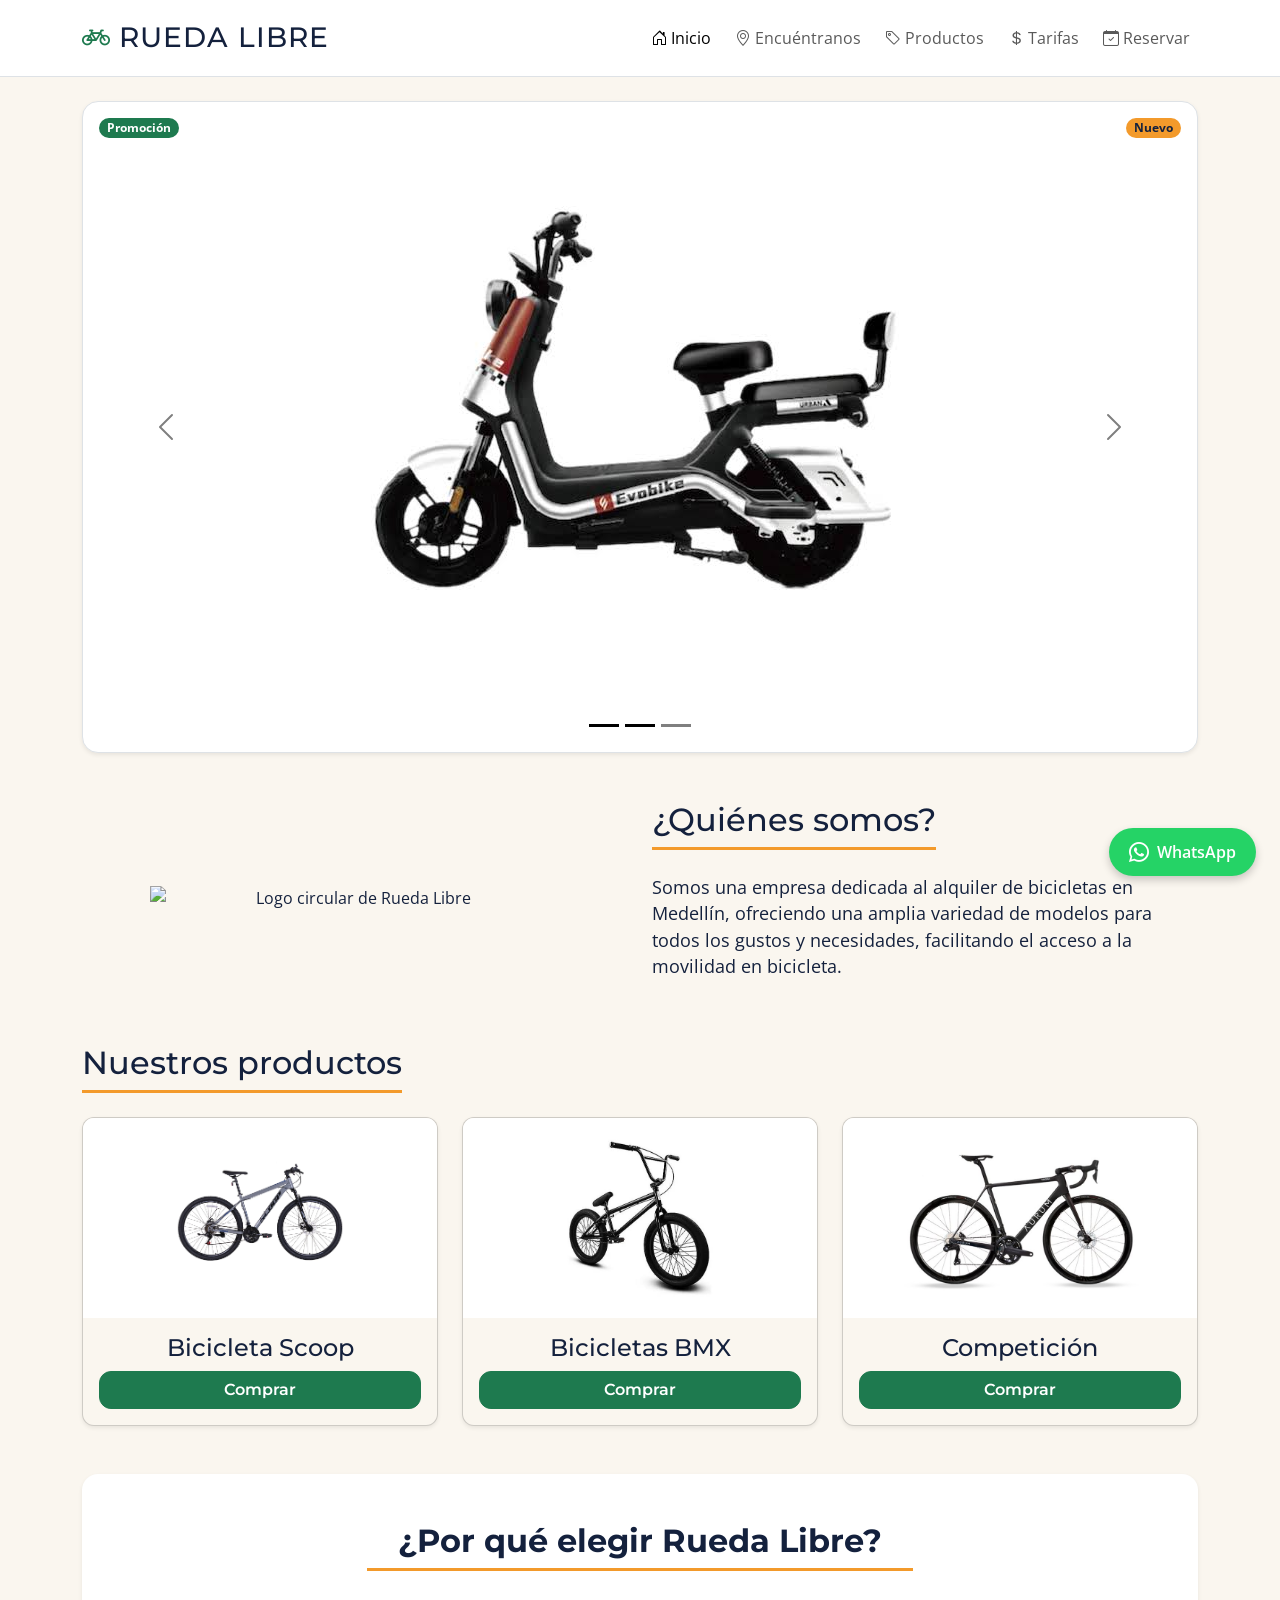
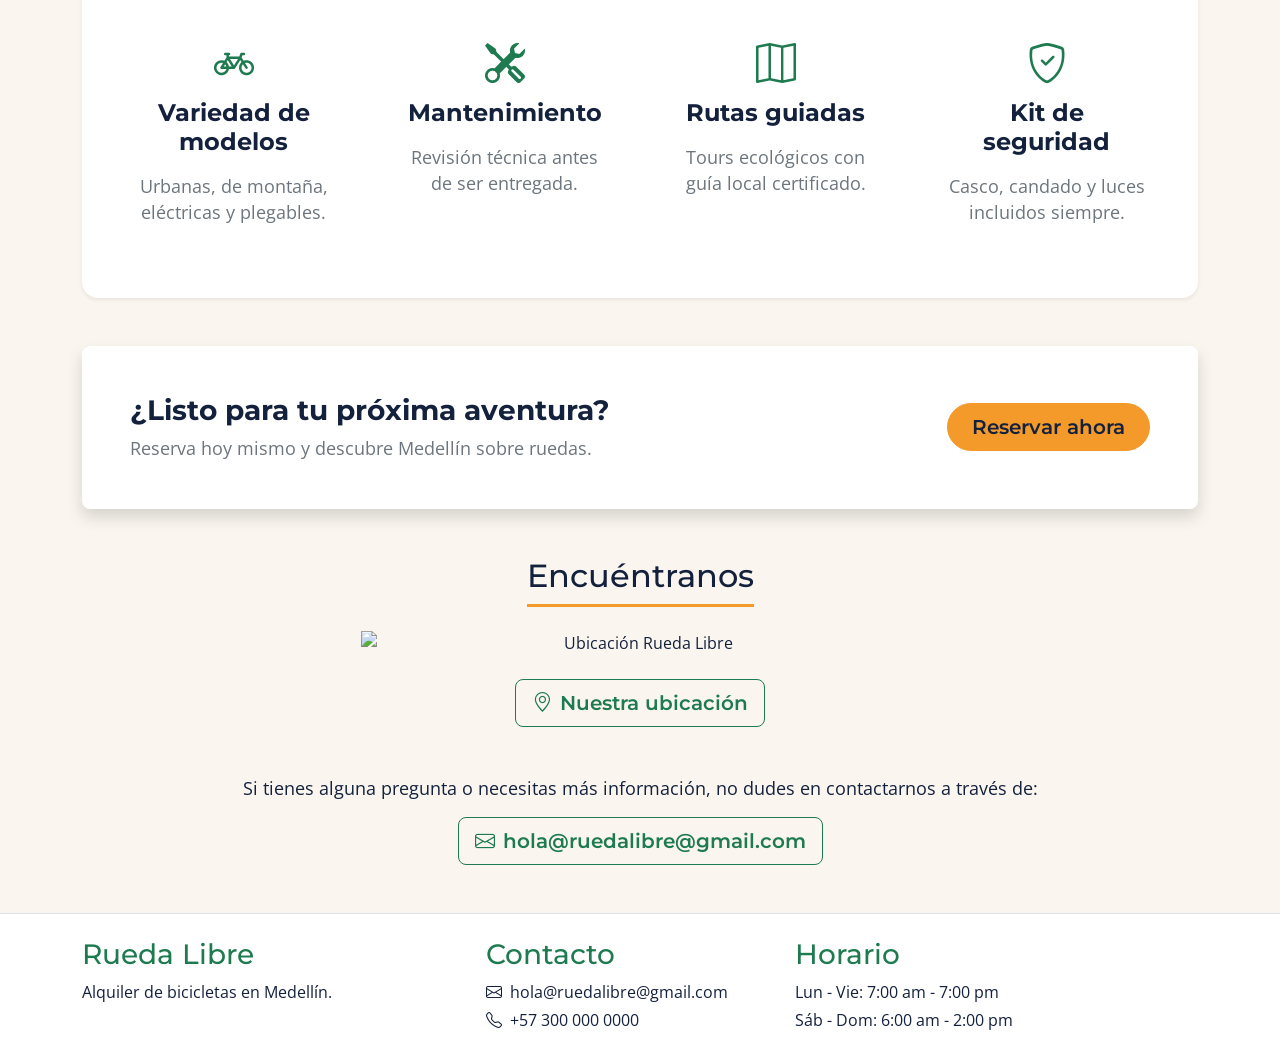
==== commit 117fded2: "rueda libre 2.0 pre bitacora" ====
--- a/index.html
+++ b/index.html
@@ -6,8 +6,10 @@
   <meta name="description" content="Rueda Libre - Alquiler de bicicletas en Medellín.">
   <link rel="preconnect" href="https://fonts.googleapis.com">
   <link rel="preconnect" href="https://fonts.gstatic.com" crossorigin>
+ 
   <link href="https://fonts.googleapis.com/css2?family=Montserrat:wght@400;600;700&family=Open+Sans:wght@300;400;600&display=swap" rel="stylesheet">
   <link href="https://cdn.jsdelivr.net/npm/bootstrap@5.3.3/dist/css/bootstrap.min.css" rel="stylesheet">
+  <link rel="stylesheet" href="https://cdn.jsdelivr.net/npm/bootstrap-icons@1.11.3/font/bootstrap-icons.min.css">
   <link rel="stylesheet" href="css/style.css">
   <title>Rueda Libre | Alquiler de bicicletas en Medellín</title>
 </head>
@@ -15,29 +17,38 @@
 
   <nav class="navbar navbar-expand-lg bg-white border-bottom py-3">
     <div class="container">
-  
-      <h1 class="navbar-brand fs-3 mb-0">RUEDA LIBRE</h1>
-      
+      <h1 class="navbar-brand fs-3 mb-0">
+        <i class="bi bi-bicycle me-2 text-primary" aria-hidden="true"></i>RUEDA LIBRE
+      </h1>
       <button class="navbar-toggler" type="button" data-bs-toggle="collapse" data-bs-target="#menuPrincipal" aria-controls="menuPrincipal" aria-expanded="false" aria-label="Alternar navegación">
         <div class="navbar-toggler-icon"></div>
       </button>
-      
       <div class="collapse navbar-collapse" id="menuPrincipal">
         <ul class="navbar-nav ms-auto mb-2 mb-lg-0 gap-2">
           <li class="nav-item">
-            <a class="nav-link active" aria-current="page" href="index.html">Inicio</a>
-          </li>
-          <li class="nav-item">
-            <a class="nav-link" href="#encuentranos">Encuéntranos</a>
-          </li>
-          <li class="nav-item">
-            <a class="nav-link" href="#productos">Nuestros productos</a>
-          </li>
-          <li class="nav-item">
-            <a class="nav-link" href="paginas/tarifas.html">Tarifas</a>
-          </li>
-          <li class="nav-item">
-            <a class="nav-link" href="paginas/reservas.html">Puedes reservar aquí</a>
+            <a class="nav-link active" aria-current="page" href="index.html">
+              <i class="bi bi-house-door me-1" aria-hidden="true"></i>Inicio
+            </a>
+          </li>
+          <li class="nav-item">
+            <a class="nav-link" href="#encuentranos">
+              <i class="bi bi-geo-alt me-1" aria-hidden="true"></i>Encuéntranos
+            </a>
+          </li>
+          <li class="nav-item">
+            <a class="nav-link" href="#productos">
+              <i class="bi bi-tag me-1" aria-hidden="true"></i>Productos
+            </a>
+          </li>
+          <li class="nav-item">
+            <a class="nav-link" href="paginas/tarifas.html">
+              <i class="bi bi-currency-dollar me-1" aria-hidden="true"></i>Tarifas
+            </a>
+          </li>
+          <li class="nav-item">
+            <a class="nav-link" href="paginas/reservas.html">
+              <i class="bi bi-calendar-check me-1" aria-hidden="true"></i>Reservar
+            </a>
           </li>
         </ul>
       </div>
@@ -47,41 +58,34 @@
   <main class="container mt-4">
     <section class="mb-5">
       <div id="promocionesCarrusel" class="carousel slide carousel-dark" data-bs-ride="carousel" data-bs-interval="1000">
-        
         <div class="carousel-indicators">
           <button type="button" data-bs-target="#promocionesCarrusel" data-bs-slide-to="0" class="active" aria-current="true" aria-label="Promoción 1"></button>
           <button type="button" data-bs-target="#promocionesCarrusel" data-bs-slide-to="1" aria-label="Promoción 2"></button>
           <button type="button" data-bs-target="#promocionesCarrusel" data-bs-slide-to="2" aria-label="Promoción 3"></button>
         </div>
-        
         <div class="carousel-inner rounded-4 shadow-sm bg-white border">
-          
           <div class="carousel-item active position-relative">
             <div class="d-flex justify-content-center align-items-center p-5">
-              <img src="img/biciletaurbana2.png" class="img-fluid" alt="Martes 2x1 en bicicletas urbanas">
-            </div>
-            <div class="badge bg-success text-white position-absolute top-0 start-0 m-3 z-1">Promoción</div>
+              <img src="img/biciletaurbana2.webp" class="img-fluid" alt="Martes 2x1 en bicicletas urbanas">
+            </div>
+            <div class="badge bg-primary text-white position-absolute top-0 start-0 m-3 z-1">Promoción</div>
             <div class="badge bg-warning text-dark position-absolute top-0 end-0 m-3 z-1">Nuevo</div>
           </div>
-          
           <div class="carousel-item position-relative">
             <div class="d-flex justify-content-center align-items-center p-5">
-              <img src="img/electricaurbana.png" class="img-fluid" alt="20 por ciento de descuento en eléctricas de lunes a jueves">
-            </div>
-            <div class="badge bg-success text-white position-absolute top-0 start-0 m-3 z-1">Promoción</div>
+              <img src="img/electricaurbana.png" class="img-fluid" alt="20 por ciento de descuento en eléctricas">
+            </div>
+             <div class="badge bg-primary text-white position-absolute top-0 start-0 m-3 z-1">Promoción</div>
             <div class="badge bg-warning text-dark position-absolute top-0 end-0 m-3 z-1">Nuevo</div>
           </div>
-          
           <div class="carousel-item position-relative">
             <div class="d-flex justify-content-center align-items-center p-5">
               <img src="img/bicicletas-competicion.png" class="img-fluid" alt="Si cumples años, el recorrido guiado es gratis">
             </div>
-            <div class="badge bg-success text-white position-absolute top-0 start-0 m-3 z-1">Promoción</div>
+             <div class="badge bg-primary text-white position-absolute top-0 start-0 m-3 z-1">Promoción</div>
             <div class="badge bg-warning text-dark position-absolute top-0 end-0 m-3 z-1">Nuevo</div>
           </div>
-          
-        </div>
-        
+        </div>
         <button class="carousel-control-prev" type="button" data-bs-target="#promocionesCarrusel" data-bs-slide="prev">
           <div class="carousel-control-prev-icon" aria-hidden="true"></div>
           <div class="visually-hidden">Anterior</div>
@@ -93,298 +97,110 @@
       </div>
     </section>
 
-    <section class="row align-items-center mb-5 seccion">
+    <section class="row align-items-center mb-5">
       <div class="col-12 col-md-6 text-center mb-4 mb-md-0">
         <img src="img/LogotipocircularRuedaLibre.png" alt="Logo circular de Rueda Libre" class="img-fluid mx-auto d-block w-75">
       </div>
       <div class="col-12 col-md-6">
-        <h2>¿Quiénes somos?</h2>
+        <h2 class="titulo-seccion">¿Quiénes somos?</h2>
         <p>Somos una empresa dedicada al alquiler de bicicletas en Medellín, ofreciendo una amplia variedad de modelos para todos los gustos y necesidades, facilitando el acceso a la movilidad en bicicleta.</p>
       </div>
     </section>
 
-    <section class="seccion mb-5">
-      <h2>Nuestros servicios</h2>
-      <div class="row align-items-center mb-4">
-        <div class="col-12 col-md-6 mb-3 mb-md-0">
-          <img src="img/servicios.png" alt="Imagen de representación de nuestros servicios" class="img-fluid mx-auto d-block w-75">
-        </div>
-        <div class="col-12 col-md-6">
-          <p>Ofrecemos alquiler de bicicletas por horas, días o semanas, con opciones de bicicletas urbanas, de montaña y eléctricas.</p>
-        </div>
-      </div>
-      <article class="servicios">
-        <ol>
-          <li>Tours Guiados: rutas turísticas, ecológicas y de aventura con guía local incluido.</li>
-          <li>Servicio a Domicilio: te llevamos la bici a tu casa, hotel o donde estés y la recogemos después.</li>
-          <li>Kit de Seguridad Incluido: casco, candado de alta seguridad y luces.</li>
-          <li>Paquetes especiales para paseos grupales, excursiones escolares y eventos.</li>
-          <li>Mantenimiento y Asistencia en Ruta: atención ante pinchazos, fallas mecánicas o inconvenientes durante el recorrido para que continúes tu aventura.</li>
-          <li>Personalización de bicicletas: stickers, pinturas, modificaciones, entre otros.</li>
-        </ol>
-      </article>
-      <aside class="text-center mt-4">
-        <img src="img/bicicleta.png" alt="Bicicletas y accesorios que disponemos" class="img-fluid mx-auto d-block w-50">
-      </aside>
-    </section>
-
-    <section id="productos" class="seccion mb-5">
-      <h2>Nuestros productos</h2>
-      <h3>Lista de productos</h3>
+    <section id="productos" class="mb-5">
+      <h2 class="titulo-seccion">Nuestros productos</h2>
       <div class="row row-cols-1 row-cols-md-2 row-cols-lg-3 g-4">
         <div class="col">
-          <article class="card h-100">
+          <article class="card h-100 shadow-sm">
             <img src="img/bicicleta-scoop.png" alt="Bicicleta Scoop" class="card-img-top card-img-uniform">
             <div class="card-body d-flex flex-column text-center">
               <h3 class="card-title h4">Bicicleta Scoop</h3>
-              <a href="paginas/reservas.html" class="btn btn-success w-100 mt-auto">Comprar</a>
+              <a href="paginas/reservas.html" class="btn btn-primary w-100 mt-auto">Comprar</a>
             </div>
           </article>
         </div>
         <div class="col">
-          <article class="card h-100">
+          <article class="card h-100 shadow-sm">
             <img src="img/bmx.png" alt="Bicicletas BMX" class="card-img-top card-img-uniform">
             <div class="card-body d-flex flex-column text-center">
-              <h3 class="card-title h4">Bicicletas BMX personalizadas</h3>
-              <a href="paginas/reservas.html" class="btn btn-success w-100 mt-auto">Comprar</a>
+              <h3 class="card-title h4">Bicicletas BMX</h3>
+              <a href="paginas/reservas.html" class="btn btn-primary w-100 mt-auto">Comprar</a>
             </div>
           </article>
         </div>
         <div class="col">
-          <article class="card h-100">
+          <article class="card h-100 shadow-sm">
             <img src="img/bicicletas-competicion.png" alt="Bicicletas de competición" class="card-img-top card-img-uniform">
             <div class="card-body d-flex flex-column text-center">
-              <h3 class="card-title h4">Bicicletas de competición</h3>
-              <a href="paginas/reservas.html" class="btn btn-success w-100 mt-auto">Comprar</a>
+              <h3 class="card-title h4">Competición</h3>
+              <a href="paginas/reservas.html" class="btn btn-primary w-100 mt-auto">Comprar</a>
             </div>
           </article>
         </div>
-        <div class="col">
-          <article class="card h-100 position-relative">
-            <div class="badge bg-warning text-dark position-absolute top-0 end-0 m-3 z-1">Nuevo</div>
-            <img src="img/bicicletaelectrica.png" alt="Bicicleta eléctrica" class="card-img-top card-img-uniform">
-            <div class="card-body d-flex flex-column text-center">
-              <h3 class="card-title h4">Bicicleta eléctrica</h3>
-              <a href="paginas/reservas.html" class="btn btn-success w-100 mt-auto">Comprar</a>
-            </div>
-          </article>
-        </div>
-      </div>
-    </section>
-
-    <section class="seccion mb-5">
-      <h3>Otros productos</h3>
-      <div class="row row-cols-1 row-cols-md-2 row-cols-lg-3 g-4">
-        <div class="col">
-          <article class="card h-100">
-            <img src="img/cascos-bicicleta.png" alt="Cascos para bicicleta" class="card-img-top card-img-uniform">
-            <div class="card-body d-flex flex-column text-center">
-              <h3 class="card-title h4">Cascos para bicicleta</h3>
-              <a href="paginas/reservas.html" class="btn btn-success w-100 mt-auto">Comprar</a>
-            </div>
-          </article>
-        </div>
-        <div class="col">
-          <article class="card h-100">
-            <img src="img/accesorios-bicicleta.png" alt="Accesorios para bicicleta" class="card-img-top card-img-uniform">
-            <div class="card-body d-flex flex-column text-center">
-              <h3 class="card-title h4">Accesorios para bicicleta</h3>
-              <a href="paginas/reservas.html" class="btn btn-success w-100 mt-auto">Comprar</a>
-            </div>
-          </article>
-        </div>
-        <div class="col">
-          <article class="card h-100">
-            <img src="img/kit-limpieza-bicicleta.png" alt="Productos de limpieza para bicicleta" class="card-img-top card-img-uniform">
-            <div class="card-body d-flex flex-column text-center">
-              <h3 class="card-title h4">Productos de limpieza</h3>
-              <a href="paginas/reservas.html" class="btn btn-success w-100 mt-auto">Comprar</a>
-            </div>
-          </article>
-        </div>
-      </div>
-    </section>
-
-    <section id="rutas" class="seccion mb-5">
-      <h2>Nuestras rutas</h2>
-      <div class="row row-cols-1 row-cols-md-2 row-cols-lg-3 g-4">
-        <div class="col">
-          <article class="card h-100">
-            <img src="img/rutarioyparques.png" alt="Ruta río y parques" class="card-img-top card-img-uniform">
-            <div class="card-body d-flex flex-column text-center">
-              <h3 class="card-title h4">Río y Parques</h3>
-              <p class="card-text text-success fw-bold">Nivel Fácil</p>
-              <a href="paginas/reservas.html" class="btn btn-success w-100 mt-auto">Reservar</a>
-            </div>
-          </article>
-        </div>
-        <div class="col">
-          <article class="card h-100">
-            <img src="img/rutabarrios.png" alt="Rutas urbanas" class="card-img-top card-img-uniform">
-            <div class="card-body d-flex flex-column text-center">
-              <h3 class="card-title h4">Sabores de Barrio</h3>
-              <p class="card-text text-success fw-bold">Nivel Fácil</p>
-              <a href="paginas/reservas.html" class="btn btn-success w-100 mt-auto">Reservar</a>
-            </div>
-          </article>
-        </div>
-        <div class="col">
-          <article class="card h-100">
-            <img src="img/laspalmas.png" alt="Ruta Las Palmas" class="card-img-top card-img-uniform">
-            <div class="card-body d-flex flex-column text-center">
-              <h3 class="card-title h4">Ruta Las Palmas</h3>
-              <p class="card-text text-danger fw-bold">Nivel Difícil</p>
-              <a href="paginas/reservas.html" class="btn btn-success w-100 mt-auto">Reservar</a>
-            </div>
-          </article>
-        </div>
-      </div>
-    </section>
-
-    <section id="flota" class="seccion mb-5">
-      <h2>Nuestra flota</h2>
-      <div class="row row-cols-1 row-cols-md-2 row-cols-lg-4 g-4">        
-        <div class="col">
-          <article class="card h-100">
-            <img src="img/bicicletaurbanaclasica.png" alt="Urbana Clásica" class="card-img-top card-img-uniform">
-            <div class="card-body d-flex flex-column text-center">
-              <h3 class="card-title h4">Urbana Clásica</h3>
-              <p class="card-text">Cómoda y liviana para las ciclorrutas.</p>
-              <p class="card-text fw-bold text-warning">$10.000 / hora</p>
-              <a href="paginas/reservas.html" class="btn btn-success w-100 mt-auto">Reservar</a>
-            </div>
-          </article>
-        </div>
-        <div class="col">
-          <article class="card h-100">
-            <img src="img/urbanaplegable.png" alt="Urbana Plegable" class="card-img-top card-img-uniform">
-            <div class="card-body d-flex flex-column text-center">
-              <h3 class="card-title h4">Urbana Plegable</h3>
-              <p class="card-text">Se dobla en segundos; ideal para combinar con el metro.</p>
-              <p class="card-text fw-bold text-warning">$12.000 / hora</p>
-              <a href="paginas/reservas.html" class="btn btn-success w-100 mt-auto">Reservar</a>
-            </div>
-          </article>
-        </div>
-        <div class="col">
-          <article class="card h-100">
-            <img src="img/bicitrail.png" alt="Montaña Trail" class="card-img-top card-img-uniform">
-            <div class="card-body d-flex flex-column text-center">
-              <h3 class="card-title h4">Montaña Trail</h3>
-              <p class="card-text">Suspensión delantera y 21 cambios para las subidas.</p>
-              <p class="card-text fw-bold text-warning">$15.000 / hora</p>
-              <a href="paginas/reservas.html" class="btn btn-success w-100 mt-auto">Reservar</a>
-            </div>
-          </article>
-        </div>
-        <div class="col">
-          <article class="card h-100">
-            <img src="img/gravil plantar.avif" alt="Gravel Aventura" class="card-img-top card-img-uniform">
-            <div class="card-body d-flex flex-column text-center">
-              <h3 class="card-title h4">Gravel Aventura</h3>
-              <p class="card-text">Para rutas mixtas de asfalto y destapado.</p>
-              <p class="card-text fw-bold text-warning">$18.000 / hora</p>
-              <a href="paginas/reservas.html" class="btn btn-success w-100 mt-auto">Reservar</a>
-            </div>
-          </article>
-        </div>
-        <div class="col">
-          <article class="card h-100">
-            <img src="img/electricaurbana.png" alt="Eléctrica Urbana" class="card-img-top card-img-uniform">
-            <div class="card-body d-flex flex-column text-center">
-              <h3 class="card-title h4">Eléctrica Urbana</h3>
-              <p class="card-text">Asistencia eléctrica con 45 km de autonomía.</p>
-              <p class="card-text fw-bold text-warning">$25.000 / hora</p>
-              <a href="paginas/reservas.html" class="btn btn-success w-100 mt-auto">Reservar</a>
-            </div>
-          </article>
-        </div>
-        <div class="col">
-          <article class="card h-100">
-            <img src="img/infatil.png" alt="Bicicleta Infantil" class="card-img-top card-img-uniform">
-            <div class="card-body d-flex flex-column text-center">
-              <h3 class="card-title h4">Infantil</h3>
-              <p class="card-text">Para niños de 6 a 10 años.</p>
-              <p class="card-text fw-bold text-warning">$8.000 / hora</p>
-              <a href="paginas/reservas.html" class="btn btn-success w-100 mt-auto">Reservar</a>
-            </div>
-          </article>
-        </div>
-        <div class="col">
-          <article class="card h-100">
-            <img src="img/tadem.png" alt="Bicicleta Tándem" class="card-img-top card-img-uniform">
-            <div class="card-body d-flex flex-column text-center">
-              <h3 class="card-title h4">Tándem</h3>
-              <p class="card-text">Para dos personas; perfecta para pasear en pareja.</p>
-              <p class="card-text fw-bold text-warning">$20.000 / hora</p>
-              <a href="paginas/reservas.html" class="btn btn-success w-100 mt-auto">Reservar</a>
-            </div>
-          </article>
-        </div>
-      </div>
-    </section>
-
-    <section class="py-5 mb-5">
-      <h2 class="text-center fw-bold mb-5">¿Por qué elegir Rueda Libre?</h2>
-      <div class="row row-cols-1 row-cols-md-2 row-cols-lg-4 g-4">
-        <div class="col">
-          <article class="card h-100 border-0 shadow-sm p-4 text-center bg-white">
-            <h3 class="fs-4 fw-bold text-success mb-3">Variedad de modelos</h3>
-            <p class="text-secondary mb-4">Urbanas, de montaña, eléctricas y plegables para cada necesidad.</p>
-            <p class="fs-5 fw-bold text-warning mb-0">+50 bicis en flota</p>
-          </article>
-        </div>
-        <div class="col">
-          <article class="card h-100 border-0 shadow-sm p-4 text-center bg-white">
-            <h3 class="fs-4 fw-bold text-success mb-3">Mantenimiento</h3>
-            <p class="text-secondary mb-4">Cada bicicleta pasa por revisión técnica antes de ser entregada.</p>
-            <p class="fs-5 fw-bold text-warning mb-0">Revisión 100% segura</p>
-          </article>
-        </div>
-        <div class="col">
-          <article class="card h-100 border-0 shadow-sm p-4 text-center bg-white">
-            <h3 class="fs-4 fw-bold text-success mb-3">Rutas guiadas</h3>
-            <p class="text-secondary mb-4">Descubre Medellín con tours ecológicos y urbanos con guía local.</p>
-            <p class="fs-5 fw-bold text-warning mb-0">Guías certificados</p>
-          </article>
-        </div>
-        <div class="col">
-          <article class="card h-100 border-0 shadow-sm p-4 text-center bg-white">
-            <h3 class="fs-4 fw-bold text-success mb-3">Kit de seguridad</h3>
-            <p class="text-secondary mb-4">Casco, candado de alta seguridad y luces en cada alquiler.</p>
-            <p class="fs-5 fw-bold text-warning mb-0">Incluido siempre</p>
-          </article>
-        </div>
-      </div>
-    </section>
-
-    <section class="bg-dark text-white rounded-3 p-4 p-md-5 my-5">
-      <div class="d-flex flex-column flex-md-row align-items-center justify-content-md-between gap-4">
-        <div class="text-center text-md-start">
+      </div>
+    </section>
+
+    <section class="py-5 mb-5 bg-white rounded-4 shadow-sm">
+      <div class="container">
+        <h2 class="text-center fw-bold mb-5 titulo-seccion d-block mx-auto w-50 text-center">¿Por qué elegir Rueda Libre?</h2>
+        <div class="row row-cols-1 row-cols-md-2 row-cols-lg-4 g-4 px-3">
+          <div class="col">
+            <article class="card h-100 border-0 p-4 text-center bg-transparent tarjeta-beneficio">
+              <i class="bi bi-bicycle fs-1 text-primary mb-3" aria-hidden="true"></i>
+              <h3 class="fs-4 fw-bold text-dark mb-3">Variedad de modelos</h3>
+              <p class="text-secondary mb-0">Urbanas, de montaña, eléctricas y plegables.</p>
+            </article>
+          </div>
+          <div class="col">
+            <article class="card h-100 border-0 p-4 text-center bg-transparent tarjeta-beneficio">
+              <i class="bi bi-tools fs-1 text-primary mb-3" aria-hidden="true"></i>
+              <h3 class="fs-4 fw-bold text-dark mb-3">Mantenimiento</h3>
+              <p class="text-secondary mb-0">Revisión técnica antes de ser entregada.</p>
+            </article>
+          </div>
+          <div class="col">
+            <article class="card h-100 border-0 p-4 text-center bg-transparent tarjeta-beneficio">
+              <i class="bi bi-map fs-1 text-primary mb-3" aria-hidden="true"></i>
+              <h3 class="fs-4 fw-bold text-dark mb-3">Rutas guiadas</h3>
+              <p class="text-secondary mb-0">Tours ecológicos con guía local certificado.</p>
+            </article>
+          </div>
+          <div class="col">
+            <article class="card h-100 border-0 p-4 text-center bg-transparent tarjeta-beneficio">
+              <i class="bi bi-shield-check fs-1 text-primary mb-3" aria-hidden="true"></i>
+              <h3 class="fs-4 fw-bold text-dark mb-3">Kit de seguridad</h3>
+              <p class="text-secondary mb-0">Casco, candado y luces incluidos siempre.</p>
+            </article>
+          </div>
+        </div>
+      </div>
+    </section>
+    
+    <section class="bg-white text-black rounded-3 p-4 p-md-5 my-5 shadow">
+      <div class="row align-items-center">
+        <div class="col-12 col-md-8 text-center text-md-start mb-4 mb-md-0">
           <h3 class="fs-3 fw-bold mb-2">¿Listo para tu próxima aventura?</h3>
-          <p class="text-white-50 mb-0">Reserva hoy mismo y descubre Medellín sobre ruedas.</p>
-        </div>
-      
-        <a href="paginas/reservas.html" class="btn btn-outline-warning btn-lg px-4 rounded-pill">Reservar ahora</a>
-        <img src="img/bicicleta.png" alt="Bicicleta decorativa" class="d-none d-md-block img-fluid w-25">
-      </div>
-    </section>
-
-    <section id="encuentranos" class="seccion mb-5 text-center">
-      <h2>Encuéntranos</h2>
+          <p class="text-secondary mb-0">Reserva hoy mismo y descubre Medellín sobre ruedas.</p>
+        </div>
+        <div class="col-12 col-md-4 text-center text-md-end">
+          <a href="paginas/reservas.html" class="btn btn-naranja btn-lg px-4 rounded-pill">Reservar ahora</a>
+        </div>
+      </div>
+    </section>
+
+    <section id="encuentranos" class="mb-5 text-center">
+      <h2 class="titulo-seccion mx-auto">Encuéntranos</h2>
       <img src="img/encuentranos.png" alt="Ubicación Rueda Libre" class="img-fluid mx-auto d-block mb-4 w-50">
-
-      <a href="https://maps.app.goo.gl/BHJzuPRC39nPDxpc8" target="_blank" rel="noopener noreferrer" class="btn btn-outline-success btn-lg">Nuestra ubicación</a>
-    </section>
-
-    <section class="seccion mb-5 text-center">
+      <a href="https://maps.app.goo.gl/BHJzuPRC39nPDxpc8" target="_blank" rel="noopener noreferrer" class="btn btn-outline-primary btn-lg">
+        <i class="bi bi-geo-alt me-2" aria-hidden="true"></i>Nuestra ubicación
+      </a>
+    </section>
+
+    <section class="mb-5 text-center">
       <p>Si tienes alguna pregunta o necesitas más información, no dudes en contactarnos a través de:</p>
-      <a href="mailto:hola@ruedalibre@gmail.com" class="btn btn-outline-success btn-lg">hola@ruedalibre@gmail.com</a>
-    </section>
-
-    <section class="seccion mb-5">
-      <h2>¿Cómo alquilar?</h2>
-      <p>Para alquilar una bicicleta, simplemente visita nuestra tienda en Medellín, o también desde nuestra página web en la sección de reservas: elige el modelo que deseas y completa el proceso de alquiler con nuestro personal o en la página web.</p>
+      <a href="mailto:hola@ruedalibre@gmail.com" class="btn btn-outline-primary btn-lg">
+        <i class="bi bi-envelope me-2" aria-hidden="true"></i>hola@ruedalibre@gmail.com
+      </a>
     </section>
   </main>
 
@@ -397,8 +213,8 @@
         </div>
         <div class="col-12 col-md-3 footer-bloque">
           <h3>Contacto</h3>
-          <p>hola@ruedalibre@gmail.com</p>
-          <p>+57 300 000 0000</p>
+          <p><i class="bi bi-envelope me-2" aria-hidden="true"></i>hola@ruedalibre@gmail.com</p>
+          <p><i class="bi bi-telephone me-2" aria-hidden="true"></i>+57 300 000 0000</p>
         </div>
         <div class="col-12 col-md-3 footer-bloque">
           <h3>Horario</h3>
@@ -407,7 +223,9 @@
         </div>
       </div>
     </div>
-    <a href="https://wa.me/573000000000" target="_blank" rel="noopener noreferrer" class="whatsapp-BOTON" aria-label="Chatear por WhatsApp">WhatsApp</a>
+    <a href="https://wa.me/573000000000" target="_blank" rel="noopener noreferrer" class="whatsapp-BOTON" aria-label="Chatear por WhatsApp">
+      <i class="bi bi-whatsapp fs-5" aria-hidden="true"></i> WhatsApp
+    </a>
   </footer>
 
   <script src="https://cdn.jsdelivr.net/npm/bootstrap@5.3.3/dist/js/bootstrap.bundle.min.js"></script>
--- a/css/style.css
+++ b/css/style.css
@@ -1,94 +1,144 @@
+*:root {
+    --color-verde-ruta: #1e7a4f;
+    --color-verde-ruta-rgb: 30, 122, 79;
+    --color-naranja-pedal: #F39A2B;
+    --color-naranja-pedal-rgb: 243, 154, 43;
+    --color-azul-noche: #14213D;
+    --color-azul-noche-rgb: 20, 33, 61;
+    --color-crema: #FAF6EF;
+    --color-gris-asfalto: #5B6470;
+
+    --font-titulos: 'Montserrat', Arial, sans-serif;
+    --font-textos: 'Open Sans', Arial, sans-serif;
+
+    /* SOBREESCRITURA DE VARIABLES DE BOOTSTRAP */
+    --bs-primary: var(--color-verde-ruta);
+    --bs-primary-rgb: var(--color-verde-ruta-rgb);
+    --bs-warning: var(--color-naranja-pedal);
+    --bs-warning-rgb: var(--color-naranja-pedal-rgb);
+    --bs-dark: var(--color-azul-noche);
+    --bs-dark-rgb: var(--color-azul-noche-rgb);
+    --bs-link-color: var(--color-verde-ruta);
+    --bs-link-hover-color: var(--color-naranja-pedal);
+    --bs-border-radius: 0.75rem;
+
+    /* Variables tipográficas de Bootstrap */
+    --bs-body-font-family: var(--font-textos);
+    --bs-headings-font-family: var(--font-titulos);
+    --bs-body-color: var(--color-azul-noche);
+    --bs-body-bg: var(--color-crema);
+}
+
 *, *::before, *::after {
     box-sizing: border-box;
     margin: 0;
     padding: 0;
 }
 
-:root {
-    --color-verde-ruta: #1e7a4f;
-    --color-naranja-pedal: #F39A2B;
-    --color-azul-noche: #14213D;
-    --color-crema: #FAF6EF;
-    --color-gris-asfalto: #5B6470;
-    --color-negro: #050505;
-
-    --font-titulos: 'Montserrat', Arial, sans-serif;
-    --font-textos: 'Open Sans', Arial, sans-serif;
-
-    /* Variables mapeadas para Bootstrap */
-    --bs-success: var(--color-verde-ruta);
-    --bs-warning: var(--color-naranja-pedal);
-    --bs-dark: var(--color-azul-noche);
-    --bs-secondary: var(--color-gris-asfalto);
-    --bs-light: var(--color-crema);
-}
-
 body {
+    font-family: var(--font-textos);
+    color: var(--color-azul-noche);
     background-color: var(--color-crema);
-    color: var(--color-azul-noche);
-    font-family: var(--font-textos);
     overflow-x: hidden; 
 }
 
-/* JERARQUÍA DE TEXTOS */
-.h1, .h2, .h3, .h4, .h5, .h6 {
+/* Fuente de Textos (Open Sans) - Forzando estilo normal */
+p, a, li, td, label, legend, input, select, textarea, button, .nav-link, .btn, .card-text, .footer-bloque p, caption {
+    font-family: var(--font-textos);
+    font-style: normal; 
+}
+
+/* Fuente de Títulos (Montserrat) - Forzando estilo normal */
+h1, .h1, h2, .h2, h3, .h3, h4, .h4, h5, .h5, h6, .h6, .navbar-brand, .titulo-seccion, th {
     font-family: var(--font-titulos);
+    font-style: normal;
     color: var(--color-azul-noche);
 }
 
-h1, .h1 { font-weight: 700; }
-h2, .h2 { font-size: 1.50rem; font-weight: 700; margin-bottom: 1rem; }
-h3, .h3 { font-size: 1.10rem; font-weight: 600; margin-bottom: 0.5rem; }
 
-body p, .lead {
-    font-family: var(--font-textos);
+i.bi {
+    font-style: normal;
+    line-height: 1;
+}
+
+body p {
     font-size: 1.1rem;
     margin-bottom: 1rem;
-    color: var(--color-azul-noche);
 }
 
-/* NAVBAR Y BANNERS (MANTENIENDO EL HOVER ORIGINAL VERDE) */
-.navbar-brand {
+/* BOTONES (Variables --bs-btn-*) */
+.btn-primary {
+    --bs-btn-color: #ffffff;
+    --bs-btn-bg: var(--color-verde-ruta);
+    --bs-btn-border-color: var(--color-verde-ruta);
+    --bs-btn-hover-color: var(--color-azul-noche);
+    --bs-btn-hover-bg: var(--color-naranja-pedal);
+    --bs-btn-hover-border-color: var(--color-naranja-pedal);
+    --bs-btn-active-color: var(--color-azul-noche);
+    --bs-btn-active-bg: var(--color-naranja-pedal);
+    --bs-btn-active-border-color: var(--color-naranja-pedal);
     font-family: var(--font-titulos);
-    color: var(--color-azul-noche);
-}
-
-.navbar-nav .nav-link {
-    font-family: var(--font-textos);
-    color: var(--color-gris-asfalto);
-    font-weight: 400;
-}
-
-.navbar-nav .nav-link:hover {
-    color: var(--color-verde-ruta);
-}
-
-.navbar-nav .nav-link.active {
-    color: var(--color-verde-ruta);
     font-weight: 600;
 }
 
-.img-banner {
-    max-width: 300px;
-    width: 100%;
-    height: auto;
+.btn-naranja {
+    --bs-btn-color: var(--color-azul-noche);
+    --bs-btn-bg: var(--color-naranja-pedal);
+    --bs-btn-border-color: var(--color-naranja-pedal);
+    --bs-btn-hover-color: #ffffff;
+    --bs-btn-hover-bg: var(--color-verde-ruta);
+    --bs-btn-hover-border-color: var(--color-verde-ruta);
+    --bs-btn-active-color: #ffffff;
+    --bs-btn-active-bg: var(--color-verde-ruta);
+    --bs-btn-active-border-color: var(--color-verde-ruta);
+    font-family: var(--font-titulos);
+    font-weight: 600;
 }
 
-/* CARRUSEL DE PROMOCIONES */
-.carousel-img {
-    width: 100%;
-    height: 450px;
-    object-fit: contain; 
-    background-color: #ffffff; 
+.btn-outline-primary {
+    --bs-btn-color: var(--color-verde-ruta);
+    --bs-btn-border-color: var(--color-verde-ruta);
+    --bs-btn-hover-color: var(--color-azul-noche);
+    --bs-btn-hover-bg: var(--color-naranja-pedal);
+    --bs-btn-hover-border-color: var(--color-naranja-pedal);
+    --bs-btn-active-color: var(--color-azul-noche);
+    --bs-btn-active-bg: var(--color-naranja-pedal);
+    --bs-btn-active-border-color: var(--color-naranja-pedal);
+    font-family: var(--font-titulos);
+    font-weight: 600;
 }
 
-@media (max-width: 768px) {
-    .carousel-img {
-        height: 250px;
-    }
+/* CLASES PROPIAS COMPLEMENTARIAS */
+.navbar-brand {
+    letter-spacing: 1px;
 }
 
-/* TARJETAS: Altura uniforme para imágenes */
+.titulo-seccion {
+    border-bottom: 3px solid var(--color-naranja-pedal);
+    padding-bottom: 0.5rem;
+    display: inline-block;
+    margin-bottom: 1.5rem;
+}
+
+.tarjeta-beneficio {
+    transition: transform 0.3s ease, box-shadow 0.3s ease;
+}
+
+.tarjeta-beneficio:hover {
+    transform: translateY(-5px);
+    box-shadow: 0 10px 20px rgba(20, 33, 61, 0.1);
+}
+
+/* FORMULARIOS, TABLAS Y OTROS */
+fieldset { border-color: var(--color-gris-asfalto); }
+legend { color: var(--color-azul-noche); font-family: var(--font-titulos); }
+.form-label { font-weight: 600; color: var(--color-azul-noche); }
+
+.form-control:focus, .form-select:focus {
+    border-color: var(--color-naranja-pedal);
+    box-shadow: 0 0 0 0.25rem rgba(var(--color-naranja-pedal-rgb), 0.25);
+}
+
 .card-img-uniform {
     height: 200px;
     object-fit: contain;
@@ -96,123 +146,41 @@
     padding: 1rem;
 }
 
-/* BOTONES PERSONALIZADOS (HOVER Y FOCUS EN NARANJA) */
-.btn-success {
-    background-color: var(--color-verde-ruta);
-    border-color: var(--color-verde-ruta);
-    color: #ffffff;
-    font-family: var(--font-titulos);
-    font-weight: 600;
-    transition: all 0.3s ease;
-}
-
-.btn-success:hover, .btn-success:focus {
-    background-color: var(--color-naranja-pedal);
-    border-color: var(--color-naranja-pedal);
-    color: var(--color-azul-noche); 
-    box-shadow: 0 0 0 0.25rem rgba(243, 154, 43, 0.5);
-}
-
-.btn-outline-success {
-    color: var(--color-verde-ruta);
-    border-color: var(--color-verde-ruta);
-    font-family: var(--font-titulos);
-    font-weight: 600;
-    transition: all 0.3s ease;
-}
-
-.btn-outline-success:hover, .btn-outline-success:focus {
-    background-color: var(--color-naranja-pedal);
-    border-color: var(--color-naranja-pedal);
-    color: var(--color-azul-noche);
-}
-
-.btn-outline-warning {
-    color: var(--color-naranja-pedal);
-    border-color: var(--color-naranja-pedal);
-    font-family: var(--font-titulos);
-    font-weight: 600;
-    transition: all 0.3s ease;
-}
-
-.btn-outline-warning:hover, .btn-outline-warning:focus {
-    background-color: var(--color-naranja-pedal);
-    color: var(--color-azul-noche);
-    border-color: var(--color-naranja-pedal);
-}
-
-/* FORMULARIOS */
-fieldset { border: 1px solid var(--color-gris-asfalto); }
-legend { font-family: var(--font-titulos); color: var(--color-azul-noche); }
-.form-label { font-weight: 600; color: var(--color-azul-noche); }
-
-.form-control:focus, .form-select:focus {
-    border-color: var(--color-naranja-pedal);
-    box-shadow: 0 0 0 0.25rem rgba(243, 154, 43, 0.25);
-    outline: none;
-}
-
-/* SERVICIOS */
-.servicios { list-style-position: inside; padding: 0; }
-.servicios li {
-    background-color: #ffffff;
-    border: 1px solid var(--color-gris-asfalto);
-    border-radius: 8px;
-    padding: 1rem;
-    margin-bottom: 0.75rem;
-    box-shadow: 0 4px 6px rgba(0,0,0,0.05);
-    transition: transform 0.2s ease-in-out;
-}
-
-.servicios li:hover {
-    transform: translateY(-2px);
-    box-shadow: 0 6px 12px rgba(0,0,0,0.1);
-    border-color: var(--color-verde-ruta);
-}
-
-/* TABLAS */
 #tabla-bicis, #tabla-rutas, .tabla-horarios {
     border-collapse: collapse;
     font-size: 0.85rem;
     background-color: #ffffff;
 }
 th, td {
-    border: 1px solid var(--color-negro);
-    padding: 0.5rem;
-    text-align: left;
+    border: 1px solid var(--color-azul-noche);
+    padding: 0.75rem 1rem;
     color: var(--color-azul-noche);
 }
 th { background-color: var(--color-verde-ruta); color: #ffffff; font-weight: bold; }
 tr:nth-child(even) { background-color: var(--color-crema); }
 
-/* FOOTER Y WHATSAPP */
-footer {
-    border-top: 1px solid var(--color-gris-asfalto);
-}
 .footer-bloque h3 { color: var(--color-verde-ruta); margin-bottom: 0.5rem; }
 .footer-bloque p { font-size: 1rem; margin-bottom: 0.25rem; }
 
 .whatsapp-BOTON {
     position: fixed;
-    bottom: 1rem;
-    right: 1rem;
+    bottom: 1.5rem;
+    right: 1.5rem;
     background-color: #25D366;
     color: #ffffff;
-    padding: 0.5rem 1rem;
+    padding: 0.75rem 1.25rem;
     border-radius: 2rem;
     text-decoration: none;
     font-weight: 600;
     box-shadow: 0 0.25rem 0.5rem rgba(0, 0, 0, 0.2);
     z-index: 1000;
     transition: transform 0.2s ease;
+    display: flex;
+    align-items: center;
+    gap: 0.5rem;
 }
 
 .whatsapp-BOTON:hover {
     transform: scale(1.05);
     color: #ffffff;
-}
-
-@media (min-width: 768px) {
-    #tabla-bicis, #tabla-rutas, .tabla-horarios { font-size: 1rem; }
-    th, td { padding: 0.75rem 1rem; }
 }
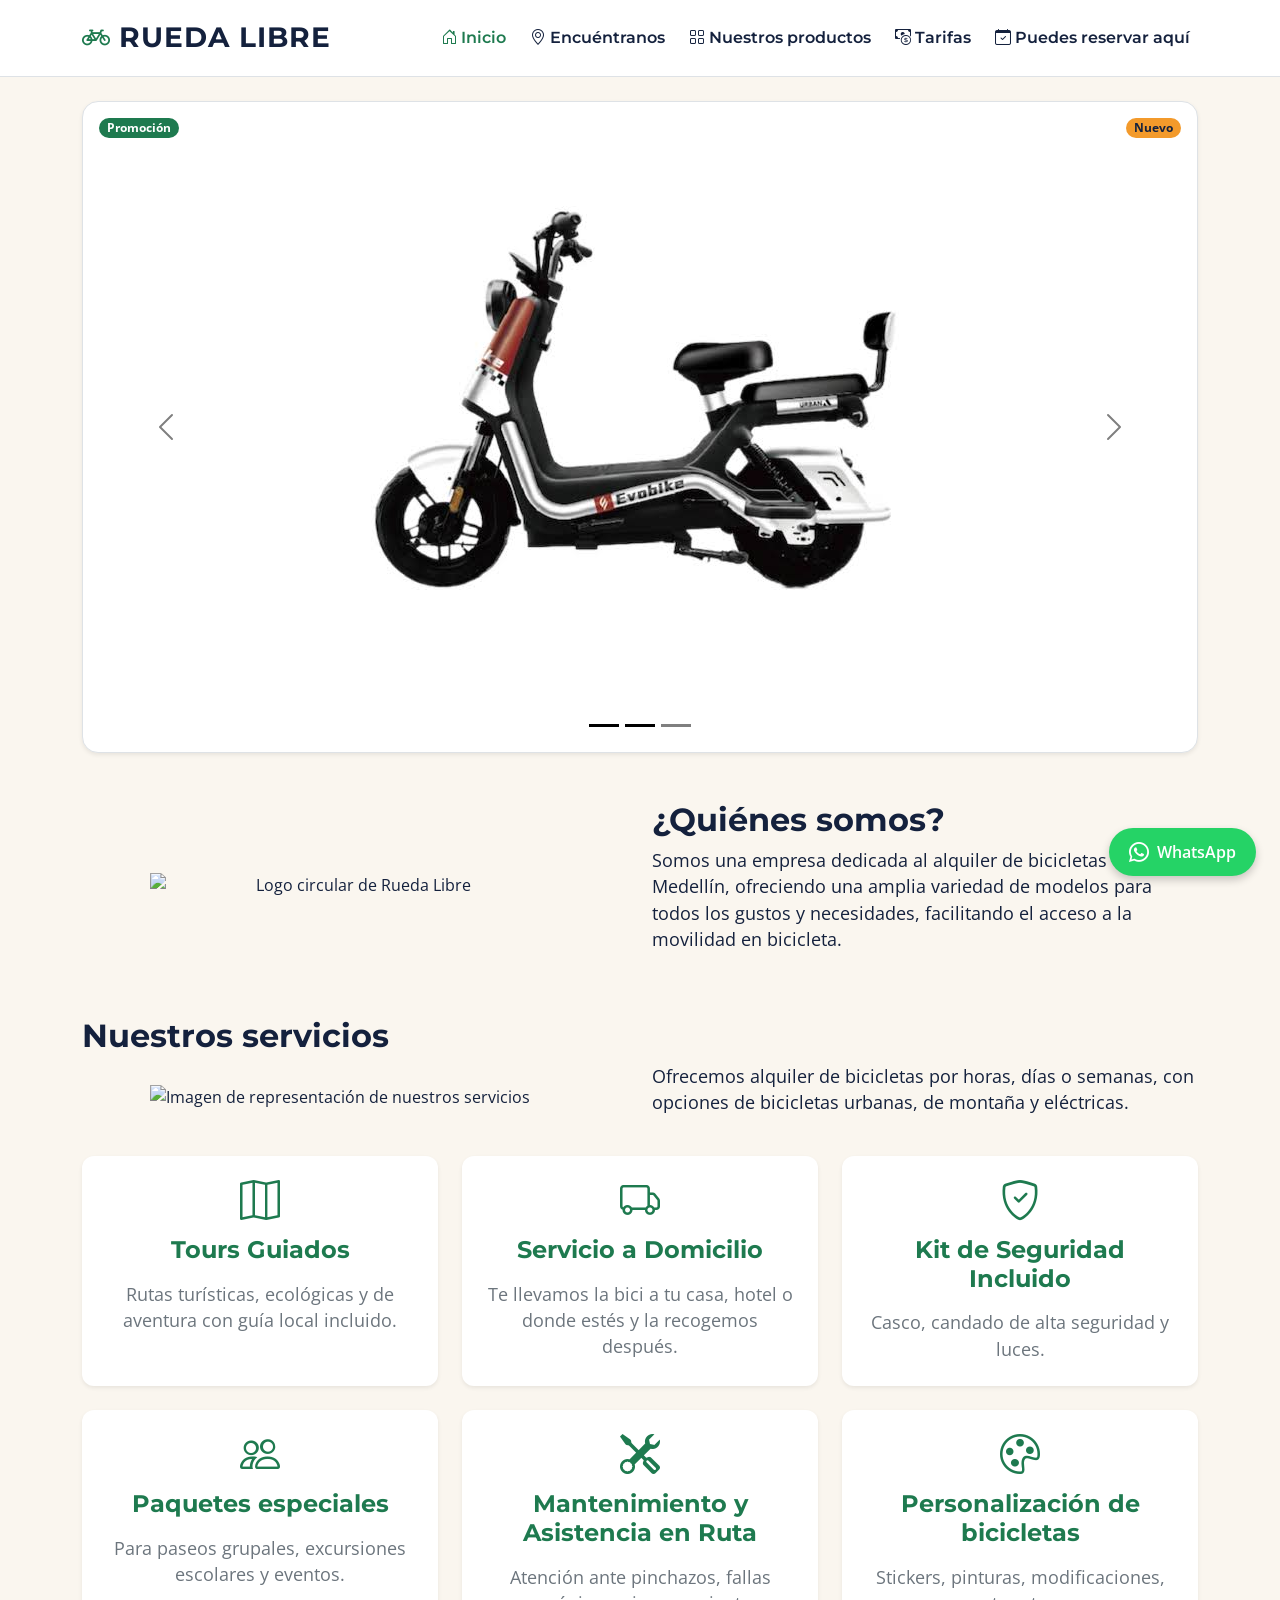
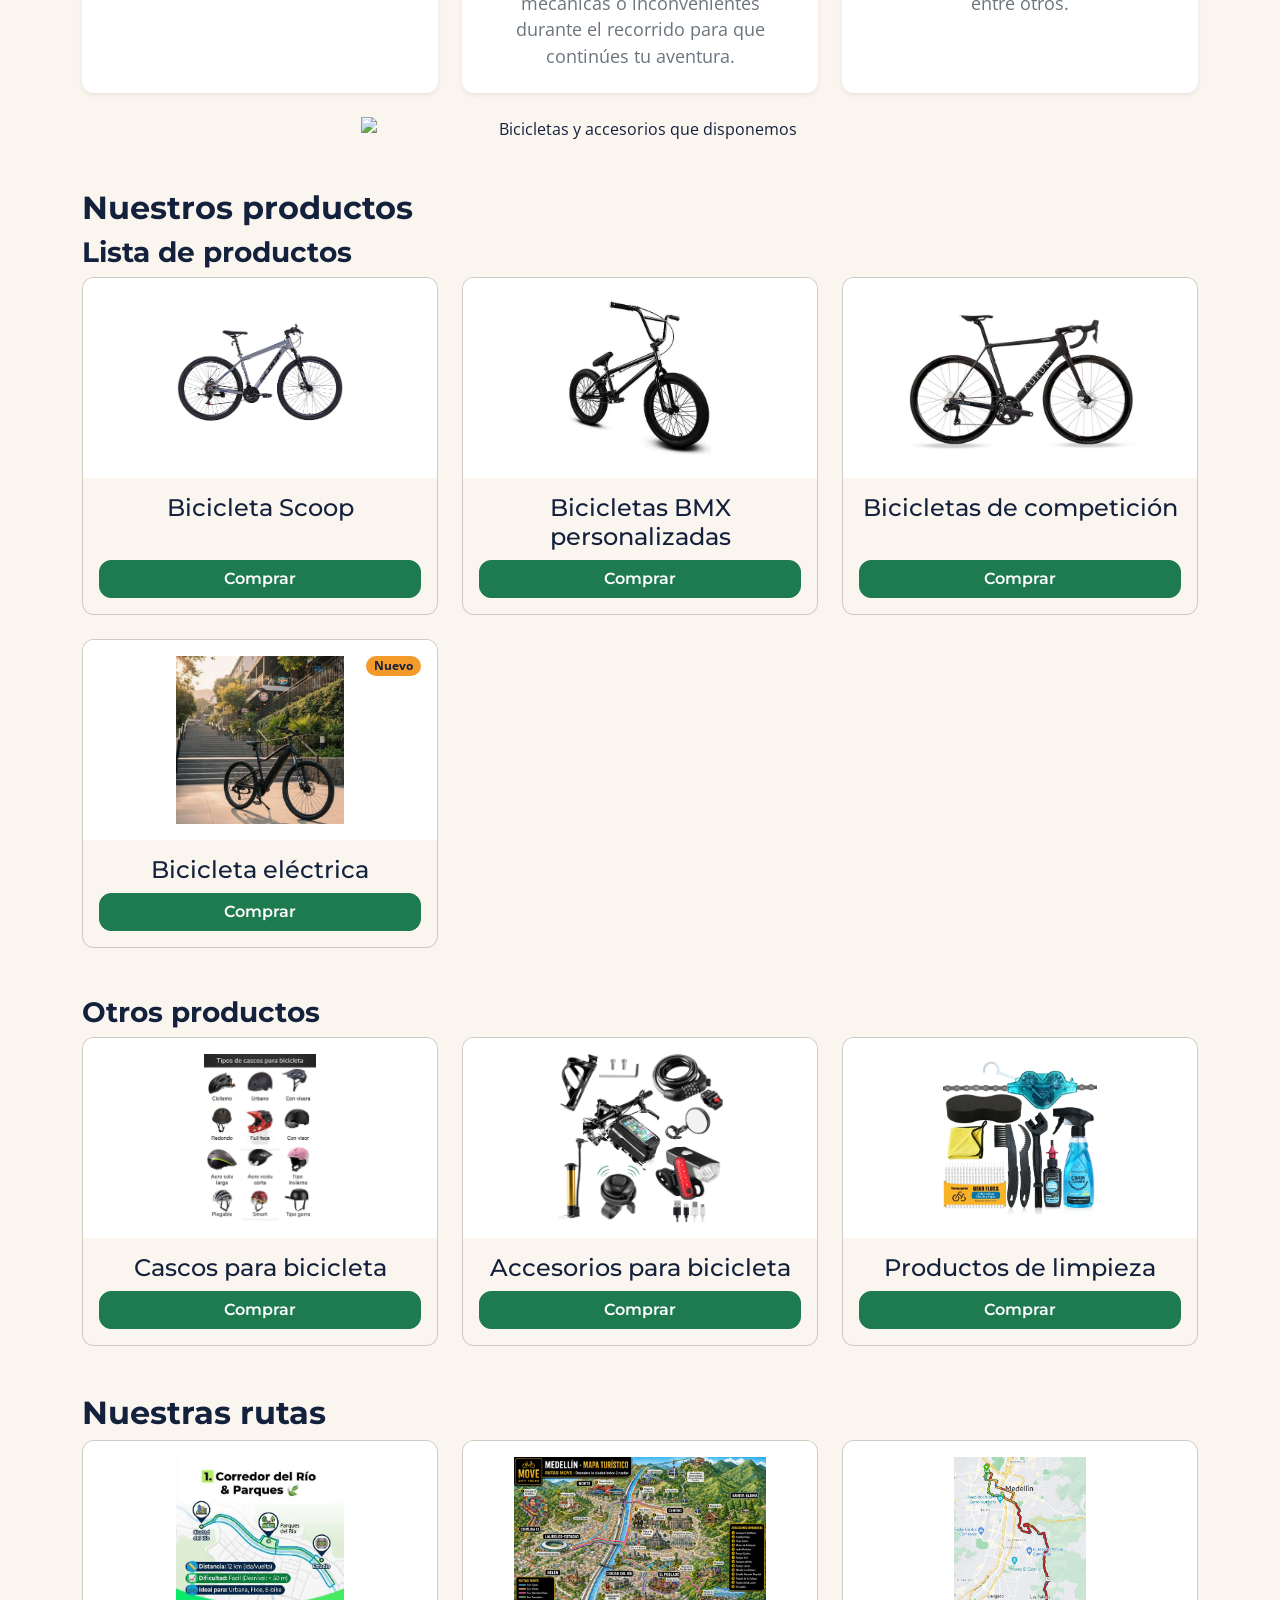
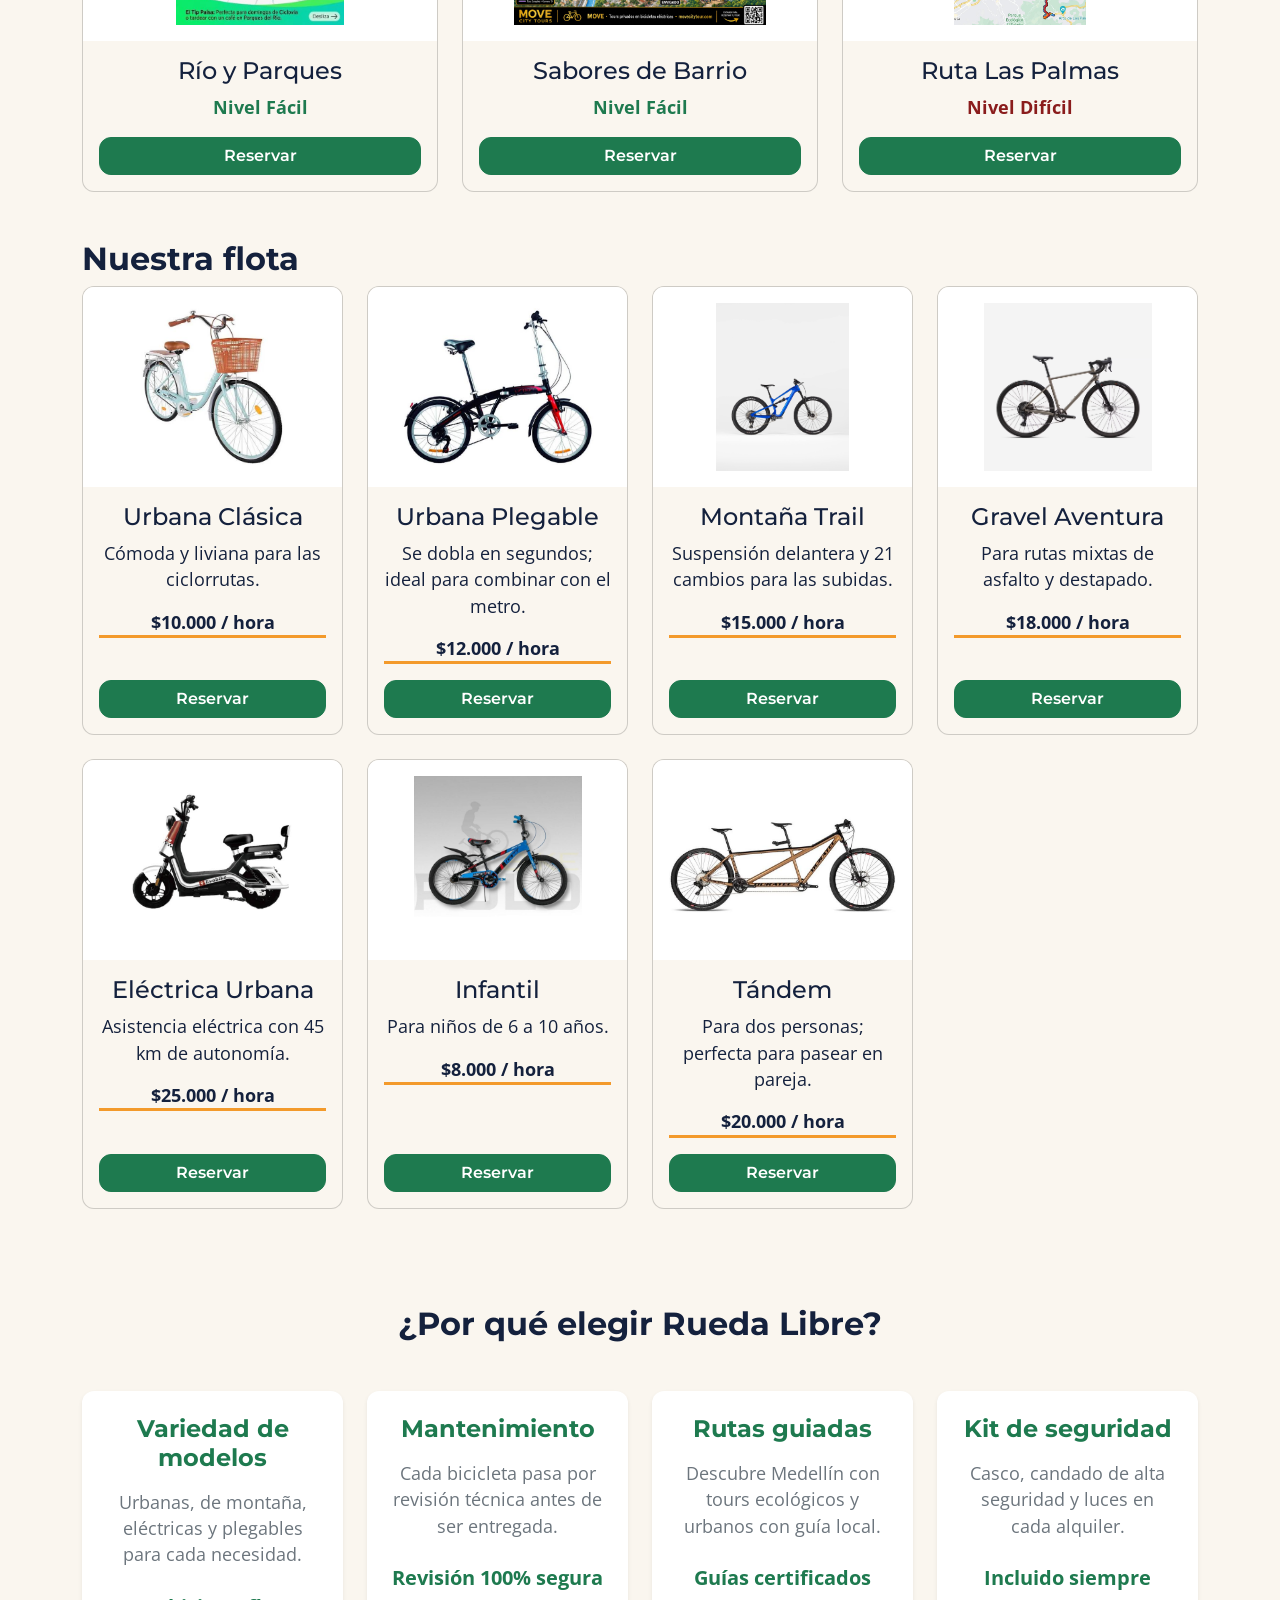
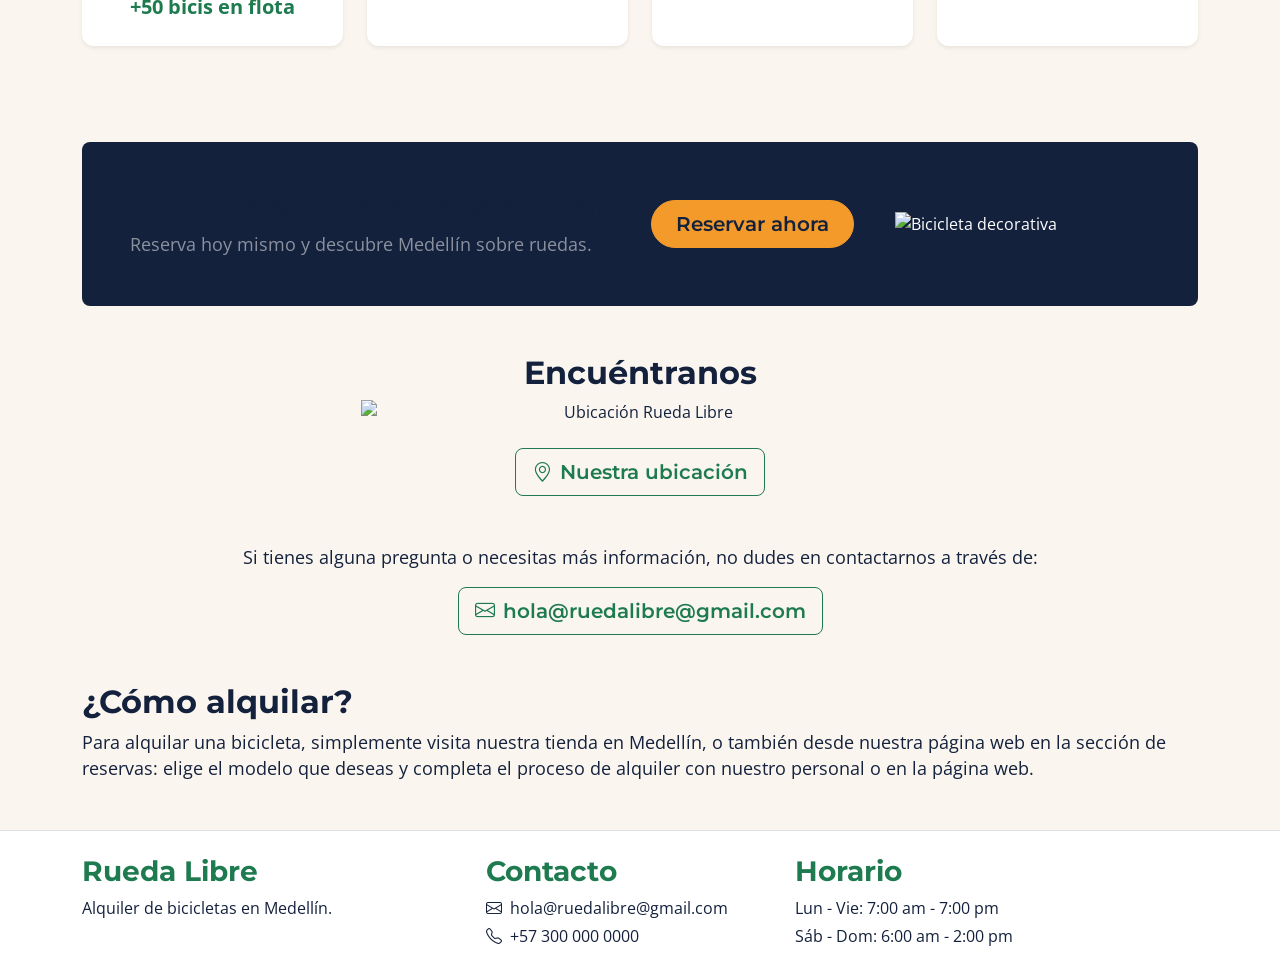
==== commit 960b91d6: "rueda libre 2.0 bitacora hecha" ====
--- a/index.html
+++ b/index.html
@@ -6,7 +6,6 @@
   <meta name="description" content="Rueda Libre - Alquiler de bicicletas en Medellín.">
   <link rel="preconnect" href="https://fonts.googleapis.com">
   <link rel="preconnect" href="https://fonts.gstatic.com" crossorigin>
- 
   <link href="https://fonts.googleapis.com/css2?family=Montserrat:wght@400;600;700&family=Open+Sans:wght@300;400;600&display=swap" rel="stylesheet">
   <link href="https://cdn.jsdelivr.net/npm/bootstrap@5.3.3/dist/css/bootstrap.min.css" rel="stylesheet">
   <link rel="stylesheet" href="https://cdn.jsdelivr.net/npm/bootstrap-icons@1.11.3/font/bootstrap-icons.min.css">
@@ -15,47 +14,51 @@
 </head>
 <body>
 
-  <nav class="navbar navbar-expand-lg bg-white border-bottom py-3">
-    <div class="container">
-      <h1 class="navbar-brand fs-3 mb-0">
-        <i class="bi bi-bicycle me-2 text-primary" aria-hidden="true"></i>RUEDA LIBRE
-      </h1>
-      <button class="navbar-toggler" type="button" data-bs-toggle="collapse" data-bs-target="#menuPrincipal" aria-controls="menuPrincipal" aria-expanded="false" aria-label="Alternar navegación">
-        <div class="navbar-toggler-icon"></div>
-      </button>
-      <div class="collapse navbar-collapse" id="menuPrincipal">
-        <ul class="navbar-nav ms-auto mb-2 mb-lg-0 gap-2">
-          <li class="nav-item">
-            <a class="nav-link active" aria-current="page" href="index.html">
-              <i class="bi bi-house-door me-1" aria-hidden="true"></i>Inicio
-            </a>
-          </li>
-          <li class="nav-item">
-            <a class="nav-link" href="#encuentranos">
-              <i class="bi bi-geo-alt me-1" aria-hidden="true"></i>Encuéntranos
-            </a>
-          </li>
-          <li class="nav-item">
-            <a class="nav-link" href="#productos">
-              <i class="bi bi-tag me-1" aria-hidden="true"></i>Productos
-            </a>
-          </li>
-          <li class="nav-item">
-            <a class="nav-link" href="paginas/tarifas.html">
-              <i class="bi bi-currency-dollar me-1" aria-hidden="true"></i>Tarifas
-            </a>
-          </li>
-          <li class="nav-item">
-            <a class="nav-link" href="paginas/reservas.html">
-              <i class="bi bi-calendar-check me-1" aria-hidden="true"></i>Reservar
-            </a>
-          </li>
-        </ul>
-      </div>
-    </div>
-  </nav>
-
-  <main class="container mt-4">
+  <a class="visually-hidden-focusable" href="#contenido-principal">Saltar al contenido principal</a>
+
+  <header>
+    <nav class="navbar navbar-expand-lg bg-white border-bottom py-3" aria-label="Navegación principal">
+      <div class="container">
+        <h1 class="navbar-brand fs-3 mb-0">
+          <i class="bi bi-bicycle me-2 text-primary" aria-hidden="true"></i>RUEDA LIBRE
+        </h1>
+        <button class="navbar-toggler" type="button" data-bs-toggle="collapse" data-bs-target="#menuPrincipal" aria-controls="menuPrincipal" aria-expanded="false" aria-label="Alternar navegación">
+          <div class="navbar-toggler-icon"></div>
+        </button>
+        <div class="collapse navbar-collapse" id="menuPrincipal">
+          <ul class="navbar-nav ms-auto mb-2 mb-lg-0 gap-2">
+            <li class="nav-item">
+              <a class="nav-link active" aria-current="page" href="index.html">
+                <i class="bi bi-house-door me-1" aria-hidden="true"></i>Inicio
+              </a>
+            </li>
+            <li class="nav-item">
+              <a class="nav-link" href="#encuentranos">
+                <i class="bi bi-geo-alt me-1" aria-hidden="true"></i>Encuéntranos
+              </a>
+            </li>
+            <li class="nav-item">
+              <a class="nav-link" href="#productos">
+                <i class="bi bi-grid me-1" aria-hidden="true"></i>Nuestros productos
+              </a>
+            </li>
+            <li class="nav-item">
+              <a class="nav-link" href="paginas/tarifas.html">
+                <i class="bi bi-cash-coin me-1" aria-hidden="true"></i>Tarifas
+              </a>
+            </li>
+            <li class="nav-item">
+              <a class="nav-link" href="paginas/reservas.html">
+                <i class="bi bi-calendar-check me-1" aria-hidden="true"></i>Puedes reservar aquí
+              </a>
+            </li>
+          </ul>
+        </div>
+      </div>
+    </nav>
+  </header>
+
+  <main id="contenido-principal" class="container mt-4">
     <section class="mb-5">
       <div id="promocionesCarrusel" class="carousel slide carousel-dark" data-bs-ride="carousel" data-bs-interval="1000">
         <div class="carousel-indicators">
@@ -64,27 +67,27 @@
           <button type="button" data-bs-target="#promocionesCarrusel" data-bs-slide-to="2" aria-label="Promoción 3"></button>
         </div>
         <div class="carousel-inner rounded-4 shadow-sm bg-white border">
-          <div class="carousel-item active position-relative">
+          <article class="carousel-item active position-relative">
             <div class="d-flex justify-content-center align-items-center p-5">
-              <img src="img/biciletaurbana2.webp" class="img-fluid" alt="Martes 2x1 en bicicletas urbanas">
-            </div>
-            <div class="badge bg-primary text-white position-absolute top-0 start-0 m-3 z-1">Promoción</div>
-            <div class="badge bg-warning text-dark position-absolute top-0 end-0 m-3 z-1">Nuevo</div>
-          </div>
-          <div class="carousel-item position-relative">
+              <img src="img/biciletaurbana2.png" class="img-fluid" alt="Martes 2x1 en bicicletas urbanas">
+            </div>
+            <strong class="badge bg-primary text-white position-absolute top-0 start-0 m-3 z-1">Promoción</strong>
+            <strong class="badge bg-warning text-dark position-absolute top-0 end-0 m-3 z-1">Nuevo</strong>
+          </article>
+          <article class="carousel-item position-relative">
             <div class="d-flex justify-content-center align-items-center p-5">
-              <img src="img/electricaurbana.png" class="img-fluid" alt="20 por ciento de descuento en eléctricas">
-            </div>
-             <div class="badge bg-primary text-white position-absolute top-0 start-0 m-3 z-1">Promoción</div>
-            <div class="badge bg-warning text-dark position-absolute top-0 end-0 m-3 z-1">Nuevo</div>
-          </div>
-          <div class="carousel-item position-relative">
+              <img src="img/electricaurbana.png" class="img-fluid" alt="20 por ciento de descuento en eléctricas de lunes a jueves">
+            </div>
+            <strong class="badge bg-primary text-white position-absolute top-0 start-0 m-3 z-1">Promoción</strong>
+            <strong class="badge bg-warning text-dark position-absolute top-0 end-0 m-3 z-1">Nuevo</strong>
+          </article>
+          <article class="carousel-item position-relative">
             <div class="d-flex justify-content-center align-items-center p-5">
               <img src="img/bicicletas-competicion.png" class="img-fluid" alt="Si cumples años, el recorrido guiado es gratis">
             </div>
-             <div class="badge bg-primary text-white position-absolute top-0 start-0 m-3 z-1">Promoción</div>
-            <div class="badge bg-warning text-dark position-absolute top-0 end-0 m-3 z-1">Nuevo</div>
-          </div>
+            <strong class="badge bg-primary text-white position-absolute top-0 start-0 m-3 z-1">Promoción</strong>
+            <strong class="badge bg-warning text-dark position-absolute top-0 end-0 m-3 z-1">Nuevo</strong>
+          </article>
         </div>
         <button class="carousel-control-prev" type="button" data-bs-target="#promocionesCarrusel" data-bs-slide="prev">
           <div class="carousel-control-prev-icon" aria-hidden="true"></div>
@@ -102,16 +105,78 @@
         <img src="img/LogotipocircularRuedaLibre.png" alt="Logo circular de Rueda Libre" class="img-fluid mx-auto d-block w-75">
       </div>
       <div class="col-12 col-md-6">
-        <h2 class="titulo-seccion">¿Quiénes somos?</h2>
+        <h2>¿Quiénes somos?</h2>
         <p>Somos una empresa dedicada al alquiler de bicicletas en Medellín, ofreciendo una amplia variedad de modelos para todos los gustos y necesidades, facilitando el acceso a la movilidad en bicicleta.</p>
       </div>
     </section>
 
+    <section id="servicios" class="mb-5" aria-labelledby="servicios-titulo">
+      <h2 id="servicios-titulo">Nuestros servicios</h2>
+      <div class="row align-items-center mb-4">
+        <div class="col-12 col-md-6 mb-3 mb-md-0">
+          <img src="img/servicios.png" alt="Imagen de representación de nuestros servicios" class="img-fluid mx-auto d-block w-75">
+        </div>
+        <div class="col-12 col-md-6">
+          <p>Ofrecemos alquiler de bicicletas por horas, días o semanas, con opciones de bicicletas urbanas, de montaña y eléctricas.</p>
+        </div>
+      </div>
+
+      <ul class="list-unstyled row row-cols-1 row-cols-md-2 row-cols-lg-3 g-4">
+        <li class="col">
+          <article class="card h-100 border-0 shadow-sm p-4 text-center bg-white tarjeta-beneficio">
+            <i class="bi bi-map fs-1 text-primary mb-3" aria-hidden="true"></i>
+            <h3 class="fs-4 fw-bold text-primary mb-3">Tours Guiados</h3>
+            <p class="text-secondary mb-0">Rutas turísticas, ecológicas y de aventura con guía local incluido.</p>
+          </article>
+        </li>
+        <li class="col">
+          <article class="card h-100 border-0 shadow-sm p-4 text-center bg-white tarjeta-beneficio">
+            <i class="bi bi-truck fs-1 text-primary mb-3" aria-hidden="true"></i>
+            <h3 class="fs-4 fw-bold text-primary mb-3">Servicio a Domicilio</h3>
+            <p class="text-secondary mb-0">Te llevamos la bici a tu casa, hotel o donde estés y la recogemos después.</p>
+          </article>
+        </li>
+        <li class="col">
+          <article class="card h-100 border-0 shadow-sm p-4 text-center bg-white tarjeta-beneficio">
+            <i class="bi bi-shield-check fs-1 text-primary mb-3" aria-hidden="true"></i>
+            <h3 class="fs-4 fw-bold text-primary mb-3">Kit de Seguridad Incluido</h3>
+            <p class="text-secondary mb-0">Casco, candado de alta seguridad y luces.</p>
+          </article>
+        </li>
+        <li class="col">
+          <article class="card h-100 border-0 shadow-sm p-4 text-center bg-white tarjeta-beneficio">
+            <i class="bi bi-people fs-1 text-primary mb-3" aria-hidden="true"></i>
+            <h3 class="fs-4 fw-bold text-primary mb-3">Paquetes especiales</h3>
+            <p class="text-secondary mb-0">Para paseos grupales, excursiones escolares y eventos.</p>
+          </article>
+        </li>
+        <li class="col">
+          <article class="card h-100 border-0 shadow-sm p-4 text-center bg-white tarjeta-beneficio">
+            <i class="bi bi-tools fs-1 text-primary mb-3" aria-hidden="true"></i>
+            <h3 class="fs-4 fw-bold text-primary mb-3">Mantenimiento y Asistencia en Ruta</h3>
+            <p class="text-secondary mb-0">Atención ante pinchazos, fallas mecánicas o inconvenientes durante el recorrido para que continúes tu aventura.</p>
+          </article>
+        </li>
+        <li class="col">
+          <article class="card h-100 border-0 shadow-sm p-4 text-center bg-white tarjeta-beneficio">
+            <i class="bi bi-palette fs-1 text-primary mb-3" aria-hidden="true"></i>
+            <h3 class="fs-4 fw-bold text-primary mb-3">Personalización de bicicletas</h3>
+            <p class="text-secondary mb-0">Stickers, pinturas, modificaciones, entre otros.</p>
+          </article>
+        </li>
+      </ul>
+
+      <aside class="text-center mt-4">
+        <img src="img/bicicleta.png" alt="Bicicletas y accesorios que disponemos" class="img-fluid mx-auto d-block w-50">
+      </aside>
+    </section>
+
     <section id="productos" class="mb-5">
-      <h2 class="titulo-seccion">Nuestros productos</h2>
+      <h2>Nuestros productos</h2>
+      <h3>Lista de productos</h3>
       <div class="row row-cols-1 row-cols-md-2 row-cols-lg-3 g-4">
         <div class="col">
-          <article class="card h-100 shadow-sm">
+          <article class="card h-100">
             <img src="img/bicicleta-scoop.png" alt="Bicicleta Scoop" class="card-img-top card-img-uniform">
             <div class="card-body d-flex flex-column text-center">
               <h3 class="card-title h4">Bicicleta Scoop</h3>
@@ -120,76 +185,235 @@
           </article>
         </div>
         <div class="col">
-          <article class="card h-100 shadow-sm">
+          <article class="card h-100">
             <img src="img/bmx.png" alt="Bicicletas BMX" class="card-img-top card-img-uniform">
             <div class="card-body d-flex flex-column text-center">
-              <h3 class="card-title h4">Bicicletas BMX</h3>
-              <a href="paginas/reservas.html" class="btn btn-primary w-100 mt-auto">Comprar</a>
-            </div>
-          </article>
-        </div>
-        <div class="col">
-          <article class="card h-100 shadow-sm">
+              <h3 class="card-title h4">Bicicletas BMX personalizadas</h3>
+              <a href="paginas/reservas.html" class="btn btn-primary w-100 mt-auto">Comprar</a>
+            </div>
+          </article>
+        </div>
+        <div class="col">
+          <article class="card h-100">
             <img src="img/bicicletas-competicion.png" alt="Bicicletas de competición" class="card-img-top card-img-uniform">
             <div class="card-body d-flex flex-column text-center">
-              <h3 class="card-title h4">Competición</h3>
-              <a href="paginas/reservas.html" class="btn btn-primary w-100 mt-auto">Comprar</a>
-            </div>
-          </article>
-        </div>
-      </div>
-    </section>
-
-    <section class="py-5 mb-5 bg-white rounded-4 shadow-sm">
-      <div class="container">
-        <h2 class="text-center fw-bold mb-5 titulo-seccion d-block mx-auto w-50 text-center">¿Por qué elegir Rueda Libre?</h2>
-        <div class="row row-cols-1 row-cols-md-2 row-cols-lg-4 g-4 px-3">
-          <div class="col">
-            <article class="card h-100 border-0 p-4 text-center bg-transparent tarjeta-beneficio">
-              <i class="bi bi-bicycle fs-1 text-primary mb-3" aria-hidden="true"></i>
-              <h3 class="fs-4 fw-bold text-dark mb-3">Variedad de modelos</h3>
-              <p class="text-secondary mb-0">Urbanas, de montaña, eléctricas y plegables.</p>
-            </article>
-          </div>
-          <div class="col">
-            <article class="card h-100 border-0 p-4 text-center bg-transparent tarjeta-beneficio">
-              <i class="bi bi-tools fs-1 text-primary mb-3" aria-hidden="true"></i>
-              <h3 class="fs-4 fw-bold text-dark mb-3">Mantenimiento</h3>
-              <p class="text-secondary mb-0">Revisión técnica antes de ser entregada.</p>
-            </article>
-          </div>
-          <div class="col">
-            <article class="card h-100 border-0 p-4 text-center bg-transparent tarjeta-beneficio">
-              <i class="bi bi-map fs-1 text-primary mb-3" aria-hidden="true"></i>
-              <h3 class="fs-4 fw-bold text-dark mb-3">Rutas guiadas</h3>
-              <p class="text-secondary mb-0">Tours ecológicos con guía local certificado.</p>
-            </article>
-          </div>
-          <div class="col">
-            <article class="card h-100 border-0 p-4 text-center bg-transparent tarjeta-beneficio">
-              <i class="bi bi-shield-check fs-1 text-primary mb-3" aria-hidden="true"></i>
-              <h3 class="fs-4 fw-bold text-dark mb-3">Kit de seguridad</h3>
-              <p class="text-secondary mb-0">Casco, candado y luces incluidos siempre.</p>
-            </article>
-          </div>
-        </div>
-      </div>
-    </section>
-    
-    <section class="bg-white text-black rounded-3 p-4 p-md-5 my-5 shadow">
-      <div class="row align-items-center">
-        <div class="col-12 col-md-8 text-center text-md-start mb-4 mb-md-0">
+              <h3 class="card-title h4">Bicicletas de competición</h3>
+              <a href="paginas/reservas.html" class="btn btn-primary w-100 mt-auto">Comprar</a>
+            </div>
+          </article>
+        </div>
+        <div class="col">
+          <article class="card h-100 position-relative">
+            <strong class="badge bg-warning text-dark position-absolute top-0 end-0 m-3 z-1">Nuevo</strong>
+            <img src="img/bicicletaelectrica.png" alt="Bicicleta eléctrica" class="card-img-top card-img-uniform">
+            <div class="card-body d-flex flex-column text-center">
+              <h3 class="card-title h4">Bicicleta eléctrica</h3>
+              <a href="paginas/reservas.html" class="btn btn-primary w-100 mt-auto">Comprar</a>
+            </div>
+          </article>
+        </div>
+      </div>
+    </section>
+
+    <section class="mb-5">
+      <h3>Otros productos</h3>
+      <div class="row row-cols-1 row-cols-md-2 row-cols-lg-3 g-4">
+        <div class="col">
+          <article class="card h-100">
+            <img src="img/cascos-bicicleta.png" alt="Cascos para bicicleta" class="card-img-top card-img-uniform">
+            <div class="card-body d-flex flex-column text-center">
+              <h3 class="card-title h4">Cascos para bicicleta</h3>
+              <a href="paginas/reservas.html" class="btn btn-primary w-100 mt-auto">Comprar</a>
+            </div>
+          </article>
+        </div>
+        <div class="col">
+          <article class="card h-100">
+            <img src="img/accesorios-bicicleta.png" alt="Accesorios para bicicleta" class="card-img-top card-img-uniform">
+            <div class="card-body d-flex flex-column text-center">
+              <h3 class="card-title h4">Accesorios para bicicleta</h3>
+              <a href="paginas/reservas.html" class="btn btn-primary w-100 mt-auto">Comprar</a>
+            </div>
+          </article>
+        </div>
+        <div class="col">
+          <article class="card h-100">
+            <img src="img/kit-limpieza-bicicleta.png" alt="Productos de limpieza para bicicleta" class="card-img-top card-img-uniform">
+            <div class="card-body d-flex flex-column text-center">
+              <h3 class="card-title h4">Productos de limpieza</h3>
+              <a href="paginas/reservas.html" class="btn btn-primary w-100 mt-auto">Comprar</a>
+            </div>
+          </article>
+        </div>
+      </div>
+    </section>
+
+    <section id="rutas" class="mb-5">
+      <h2>Nuestras rutas</h2>
+      <div class="row row-cols-1 row-cols-md-2 row-cols-lg-3 g-4">
+        <div class="col">
+          <article class="card h-100">
+            <img src="img/rutarioyparques.png" alt="Ruta río y parques" class="card-img-top card-img-uniform">
+            <div class="card-body d-flex flex-column text-center">
+              <h3 class="card-title h4">Río y Parques</h3>
+              <p class="nivel-facil">Nivel Fácil</p>
+              <a href="paginas/reservas.html" class="btn btn-primary w-100 mt-auto">Reservar</a>
+            </div>
+          </article>
+        </div>
+        <div class="col">
+          <article class="card h-100">
+            <img src="img/rutabarrios.png" alt="Rutas urbanas" class="card-img-top card-img-uniform">
+            <div class="card-body d-flex flex-column text-center">
+              <h3 class="card-title h4">Sabores de Barrio</h3>
+              <p class="nivel-facil">Nivel Fácil</p>
+              <a href="paginas/reservas.html" class="btn btn-primary w-100 mt-auto">Reservar</a>
+            </div>
+          </article>
+        </div>
+        <div class="col">
+          <article class="card h-100">
+            <img src="img/laspalmas.png" alt="Ruta Las Palmas" class="card-img-top card-img-uniform">
+            <div class="card-body d-flex flex-column text-center">
+              <h3 class="card-title h4">Ruta Las Palmas</h3>
+              <p class="nivel-dificil">Nivel Difícil</p>
+              <a href="paginas/reservas.html" class="btn btn-primary w-100 mt-auto">Reservar</a>
+            </div>
+          </article>
+        </div>
+      </div>
+    </section>
+
+    <section id="flota" class="mb-5">
+      <h2>Nuestra flota</h2>
+      <div class="row row-cols-1 row-cols-md-2 row-cols-lg-4 g-4">
+        <div class="col">
+          <article class="card h-100">
+            <img src="img/bicicletaurbanaclasica.png" alt="Urbana Clásica" class="card-img-top card-img-uniform">
+            <div class="card-body d-flex flex-column text-center">
+              <h3 class="card-title h4">Urbana Clásica</h3>
+              <p class="card-text">Cómoda y liviana para las ciclorrutas.</p>
+              <p class="precio-tarjeta">$10.000 / hora</p>
+              <a href="paginas/reservas.html" class="btn btn-primary w-100 mt-auto">Reservar</a>
+            </div>
+          </article>
+        </div>
+        <div class="col">
+          <article class="card h-100">
+            <img src="img/urbanaplegable.png" alt="Urbana Plegable" class="card-img-top card-img-uniform">
+            <div class="card-body d-flex flex-column text-center">
+              <h3 class="card-title h4">Urbana Plegable</h3>
+              <p class="card-text">Se dobla en segundos; ideal para combinar con el metro.</p>
+              <p class="precio-tarjeta">$12.000 / hora</p>
+              <a href="paginas/reservas.html" class="btn btn-primary w-100 mt-auto">Reservar</a>
+            </div>
+          </article>
+        </div>
+        <div class="col">
+          <article class="card h-100">
+            <img src="img/bicitrail.png" alt="Montaña Trail" class="card-img-top card-img-uniform">
+            <div class="card-body d-flex flex-column text-center">
+              <h3 class="card-title h4">Montaña Trail</h3>
+              <p class="card-text">Suspensión delantera y 21 cambios para las subidas.</p>
+              <p class="precio-tarjeta">$15.000 / hora</p>
+              <a href="paginas/reservas.html" class="btn btn-primary w-100 mt-auto">Reservar</a>
+            </div>
+          </article>
+        </div>
+        <div class="col">
+          <article class="card h-100">
+            <img src="img/gravil plantar.avif" alt="Gravel Aventura" class="card-img-top card-img-uniform">
+            <div class="card-body d-flex flex-column text-center">
+              <h3 class="card-title h4">Gravel Aventura</h3>
+              <p class="card-text">Para rutas mixtas de asfalto y destapado.</p>
+              <p class="precio-tarjeta">$18.000 / hora</p>
+              <a href="paginas/reservas.html" class="btn btn-primary w-100 mt-auto">Reservar</a>
+            </div>
+          </article>
+        </div>
+        <div class="col">
+          <article class="card h-100">
+            <img src="img/electricaurbana.png" alt="Eléctrica Urbana" class="card-img-top card-img-uniform">
+            <div class="card-body d-flex flex-column text-center">
+              <h3 class="card-title h4">Eléctrica Urbana</h3>
+              <p class="card-text">Asistencia eléctrica con 45 km de autonomía.</p>
+              <p class="precio-tarjeta">$25.000 / hora</p>
+              <a href="paginas/reservas.html" class="btn btn-primary w-100 mt-auto">Reservar</a>
+            </div>
+          </article>
+        </div>
+        <div class="col">
+          <article class="card h-100">
+            <img src="img/infatil.png" alt="Bicicleta Infantil" class="card-img-top card-img-uniform">
+            <div class="card-body d-flex flex-column text-center">
+              <h3 class="card-title h4">Infantil</h3>
+              <p class="card-text">Para niños de 6 a 10 años.</p>
+              <p class="precio-tarjeta">$8.000 / hora</p>
+              <a href="paginas/reservas.html" class="btn btn-primary w-100 mt-auto">Reservar</a>
+            </div>
+          </article>
+        </div>
+        <div class="col">
+          <article class="card h-100">
+            <img src="img/tadem.png" alt="Bicicleta Tándem" class="card-img-top card-img-uniform">
+            <div class="card-body d-flex flex-column text-center">
+              <h3 class="card-title h4">Tándem</h3>
+              <p class="card-text">Para dos personas; perfecta para pasear en pareja.</p>
+              <p class="precio-tarjeta">$20.000 / hora</p>
+              <a href="paginas/reservas.html" class="btn btn-primary w-100 mt-auto">Reservar</a>
+            </div>
+          </article>
+        </div>
+      </div>
+    </section>
+
+    <section class="py-5 mb-5">
+      <h2 class="text-center fw-bold mb-5">¿Por qué elegir Rueda Libre?</h2>
+      <div class="row row-cols-1 row-cols-md-2 row-cols-lg-4 g-4">
+        <div class="col">
+          <article class="card h-100 border-0 shadow-sm p-4 text-center bg-white tarjeta-beneficio">
+            <h3 class="fs-4 fw-bold text-primary mb-3">Variedad de modelos</h3>
+            <p class="text-secondary mb-4">Urbanas, de montaña, eléctricas y plegables para cada necesidad.</p>
+            <p class="fs-5 fw-bold text-primary mb-0">+50 bicis en flota</p>
+          </article>
+        </div>
+        <div class="col">
+          <article class="card h-100 border-0 shadow-sm p-4 text-center bg-white tarjeta-beneficio">
+            <h3 class="fs-4 fw-bold text-primary mb-3">Mantenimiento</h3>
+            <p class="text-secondary mb-4">Cada bicicleta pasa por revisión técnica antes de ser entregada.</p>
+            <p class="fs-5 fw-bold text-primary mb-0">Revisión 100% segura</p>
+          </article>
+        </div>
+        <div class="col">
+          <article class="card h-100 border-0 shadow-sm p-4 text-center bg-white tarjeta-beneficio">
+            <h3 class="fs-4 fw-bold text-primary mb-3">Rutas guiadas</h3>
+            <p class="text-secondary mb-4">Descubre Medellín con tours ecológicos y urbanos con guía local.</p>
+            <p class="fs-5 fw-bold text-primary mb-0">Guías certificados</p>
+          </article>
+        </div>
+        <div class="col">
+          <article class="card h-100 border-0 shadow-sm p-4 text-center bg-white tarjeta-beneficio">
+            <h3 class="fs-4 fw-bold text-primary mb-3">Kit de seguridad</h3>
+            <p class="text-secondary mb-4">Casco, candado de alta seguridad y luces en cada alquiler.</p>
+            <p class="fs-5 fw-bold text-primary mb-0">Incluido siempre</p>
+          </article>
+        </div>
+      </div>
+    </section>
+
+    <section class="bg-dark text-white rounded-3 p-4 p-md-5 my-5">
+      <div class="d-flex flex-column flex-md-row align-items-center justify-content-md-between gap-4">
+        <div class="text-center text-md-start">
           <h3 class="fs-3 fw-bold mb-2">¿Listo para tu próxima aventura?</h3>
-          <p class="text-secondary mb-0">Reserva hoy mismo y descubre Medellín sobre ruedas.</p>
-        </div>
-        <div class="col-12 col-md-4 text-center text-md-end">
-          <a href="paginas/reservas.html" class="btn btn-naranja btn-lg px-4 rounded-pill">Reservar ahora</a>
-        </div>
+          <p class="text-white-50 mb-0">Reserva hoy mismo y descubre Medellín sobre ruedas.</p>
+        </div>
+        <a href="paginas/reservas.html" class="btn btn-naranja btn-lg px-4 rounded-pill">Reservar ahora</a>
+        <img src="img/bicicleta.png" alt="Bicicleta decorativa" class="d-none d-md-block img-fluid w-25">
       </div>
     </section>
 
     <section id="encuentranos" class="mb-5 text-center">
-      <h2 class="titulo-seccion mx-auto">Encuéntranos</h2>
+      <h2>Encuéntranos</h2>
       <img src="img/encuentranos.png" alt="Ubicación Rueda Libre" class="img-fluid mx-auto d-block mb-4 w-50">
       <a href="https://maps.app.goo.gl/BHJzuPRC39nPDxpc8" target="_blank" rel="noopener noreferrer" class="btn btn-outline-primary btn-lg">
         <i class="bi bi-geo-alt me-2" aria-hidden="true"></i>Nuestra ubicación
@@ -201,6 +425,11 @@
       <a href="mailto:hola@ruedalibre@gmail.com" class="btn btn-outline-primary btn-lg">
         <i class="bi bi-envelope me-2" aria-hidden="true"></i>hola@ruedalibre@gmail.com
       </a>
+    </section>
+
+    <section class="mb-5">
+      <h2>¿Cómo alquilar?</h2>
+      <p>Para alquilar una bicicleta, simplemente visita nuestra tienda en Medellín, o también desde nuestra página web en la sección de reservas: elige el modelo que deseas y completa el proceso de alquiler con nuestro personal o en la página web.</p>
     </section>
   </main>
 
@@ -223,7 +452,7 @@
         </div>
       </div>
     </div>
-    <a href="https://wa.me/573000000000" target="_blank" rel="noopener noreferrer" class="whatsapp-BOTON" aria-label="Chatear por WhatsApp">
+    <a href="https://wa.me/573000000000" target="_blank" rel="noopener noreferrer" class="boton-whatsapp" aria-label="Chatear por WhatsApp">
       <i class="bi bi-whatsapp fs-5" aria-hidden="true"></i> WhatsApp
     </a>
   </footer>
--- a/css/style.css
+++ b/css/style.css
@@ -1,4 +1,5 @@
-*:root {
+:root {
+    /* Variables de marca */
     --color-verde-ruta: #1e7a4f;
     --color-verde-ruta-rgb: 30, 122, 79;
     --color-naranja-pedal: #F39A2B;
@@ -7,11 +8,12 @@
     --color-azul-noche-rgb: 20, 33, 61;
     --color-crema: #FAF6EF;
     --color-gris-asfalto: #5B6470;
+    --color-rojo-dificil: #8A1C1C;
 
     --font-titulos: 'Montserrat', Arial, sans-serif;
     --font-textos: 'Open Sans', Arial, sans-serif;
 
-    /* SOBREESCRITURA DE VARIABLES DE BOOTSTRAP */
+    /* Sobreescritura de variables de Bootstrap */
     --bs-primary: var(--color-verde-ruta);
     --bs-primary-rgb: var(--color-verde-ruta-rgb);
     --bs-warning: var(--color-naranja-pedal);
@@ -24,12 +26,15 @@
 
     /* Variables tipográficas de Bootstrap */
     --bs-body-font-family: var(--font-textos);
-    --bs-headings-font-family: var(--font-titulos);
     --bs-body-color: var(--color-azul-noche);
     --bs-body-bg: var(--color-crema);
-}
-
-*, *::before, *::after {
+
+    --bs-heading-font-weight: 700;
+}
+
+*,
+*::before,
+*::after {
     box-sizing: border-box;
     margin: 0;
     padding: 0;
@@ -39,22 +44,46 @@
     font-family: var(--font-textos);
     color: var(--color-azul-noche);
     background-color: var(--color-crema);
-    overflow-x: hidden; 
-}
-
-/* Fuente de Textos (Open Sans) - Forzando estilo normal */
-p, a, li, td, label, legend, input, select, textarea, button, .nav-link, .btn, .card-text, .footer-bloque p, caption {
+    overflow-x: hidden;
+}
+
+p,
+a,
+li,
+td,
+label,
+legend,
+input,
+select,
+textarea,
+button,
+.nav-link,
+.btn,
+.card-text,
+.footer-bloque p,
+caption {
     font-family: var(--font-textos);
-    font-style: normal; 
-}
-
-/* Fuente de Títulos (Montserrat) - Forzando estilo normal */
-h1, .h1, h2, .h2, h3, .h3, h4, .h4, h5, .h5, h6, .h6, .navbar-brand, .titulo-seccion, th {
-    font-family: var(--font-titulos);
     font-style: normal;
-    color: var(--color-azul-noche);
-}
-
+}
+
+/* Títulos y subtítulos h1 a h3 usando variables de Bootstrap y marca */
+h1, .h1,
+h2, .h2,
+h3, .h3 {
+    --bs-heading-color: var(--color-azul-noche);
+    font-family: var(--font-titulos);
+    font-weight: var(--bs-heading-font-weight);
+    color: var(--bs-heading-color);
+    line-height: 1.2;
+}
+
+h4, .h4,
+h5, .h5,
+h6, .h6 {
+    font-family: var(--font-titulos);
+    font-style: normal;
+    color: var(--color-azul-noche);
+}
 
 i.bi {
     font-style: normal;
@@ -66,7 +95,40 @@
     margin-bottom: 1rem;
 }
 
-/* BOTONES (Variables --bs-btn-*) */
+a:focus-visible,
+button:focus-visible,
+.form-control:focus-visible,
+.form-select:focus-visible {
+    outline: 3px solid var(--color-naranja-pedal);
+    outline-offset: 2px;
+}
+
+/* Navbar */
+.navbar {
+    --bs-navbar-color: var(--color-azul-noche);
+    --bs-navbar-hover-color: var(--color-verde-ruta);
+    --bs-navbar-active-color: var(--color-verde-ruta);
+    --bs-navbar-brand-color: var(--color-azul-noche);
+    --bs-navbar-brand-hover-color: var(--color-verde-ruta);
+    --bs-navbar-toggler-border-color: var(--color-gris-asfalto);
+}
+
+.navbar .nav-link {
+    font-family: var(--font-titulos);
+    font-weight: 600;
+}
+
+.navbar .nav-link:hover,
+.navbar .nav-link:focus-visible,
+.navbar .nav-link.active {
+    color: var(--color-verde-ruta);
+}
+
+.navbar-brand {
+    letter-spacing: 1px;
+}
+
+/* Botones */
 .btn-primary {
     --bs-btn-color: #ffffff;
     --bs-btn-bg: var(--color-verde-ruta);
@@ -108,11 +170,7 @@
     font-weight: 600;
 }
 
-/* CLASES PROPIAS COMPLEMENTARIAS */
-.navbar-brand {
-    letter-spacing: 1px;
-}
-
+/* Clases propias complementarias */
 .titulo-seccion {
     border-bottom: 3px solid var(--color-naranja-pedal);
     padding-bottom: 0.5rem;
@@ -129,16 +187,50 @@
     box-shadow: 0 10px 20px rgba(20, 33, 61, 0.1);
 }
 
-/* FORMULARIOS, TABLAS Y OTROS */
-fieldset { border-color: var(--color-gris-asfalto); }
-legend { color: var(--color-azul-noche); font-family: var(--font-titulos); }
-.form-label { font-weight: 600; color: var(--color-azul-noche); }
-
-.form-control:focus, .form-select:focus {
+.imagen-banner {
+    max-height: 180px;
+    object-fit: contain;
+}
+
+.precio-tarjeta {
+    display: inline-block;
+    color: var(--color-azul-noche);
+    font-weight: 700;
+    border-bottom: 3px solid var(--color-naranja-pedal);
+}
+
+.nivel-facil {
+    color: var(--color-verde-ruta);
+    font-weight: 700;
+}
+
+.nivel-dificil {
+    color: var(--color-rojo-dificil);
+    font-weight: 700;
+}
+
+/* Formularios */
+fieldset {
+    border-color: var(--color-gris-asfalto);
+}
+
+legend {
+    color: var(--color-azul-noche);
+    font-family: var(--font-titulos);
+}
+
+.form-label {
+    font-weight: 600;
+    color: var(--color-azul-noche);
+}
+
+.form-control:focus,
+.form-select:focus {
     border-color: var(--color-naranja-pedal);
     box-shadow: 0 0 0 0.25rem rgba(var(--color-naranja-pedal-rgb), 0.25);
 }
 
+/* Tarjetas e imágenes */
 .card-img-uniform {
     height: 200px;
     object-fit: contain;
@@ -146,23 +238,45 @@
     padding: 1rem;
 }
 
-#tabla-bicis, #tabla-rutas, .tabla-horarios {
+/* Tablas */
+#tabla-bicis,
+#tabla-rutas,
+.tabla-horarios {
     border-collapse: collapse;
     font-size: 0.85rem;
     background-color: #ffffff;
 }
-th, td {
+
+th,
+td {
     border: 1px solid var(--color-azul-noche);
     padding: 0.75rem 1rem;
     color: var(--color-azul-noche);
 }
-th { background-color: var(--color-verde-ruta); color: #ffffff; font-weight: bold; }
-tr:nth-child(even) { background-color: var(--color-crema); }
-
-.footer-bloque h3 { color: var(--color-verde-ruta); margin-bottom: 0.5rem; }
-.footer-bloque p { font-size: 1rem; margin-bottom: 0.25rem; }
-
-.whatsapp-BOTON {
+
+th {
+    background-color: var(--color-verde-ruta);
+    color: #ffffff;
+    font-weight: bold;
+}
+
+tr:nth-child(even) {
+    background-color: var(--color-crema);
+}
+
+/* Footer */
+.footer-bloque h3 {
+    color: var(--color-verde-ruta);
+    margin-bottom: 0.5rem;
+}
+
+.footer-bloque p {
+    font-size: 1rem;
+    margin-bottom: 0.25rem;
+}
+
+/* Botón WhatsApp */
+.boton-whatsapp {
     position: fixed;
     bottom: 1.5rem;
     right: 1.5rem;
@@ -180,7 +294,7 @@
     gap: 0.5rem;
 }
 
-.whatsapp-BOTON:hover {
+.boton-whatsapp:hover {
     transform: scale(1.05);
     color: #ffffff;
 }
